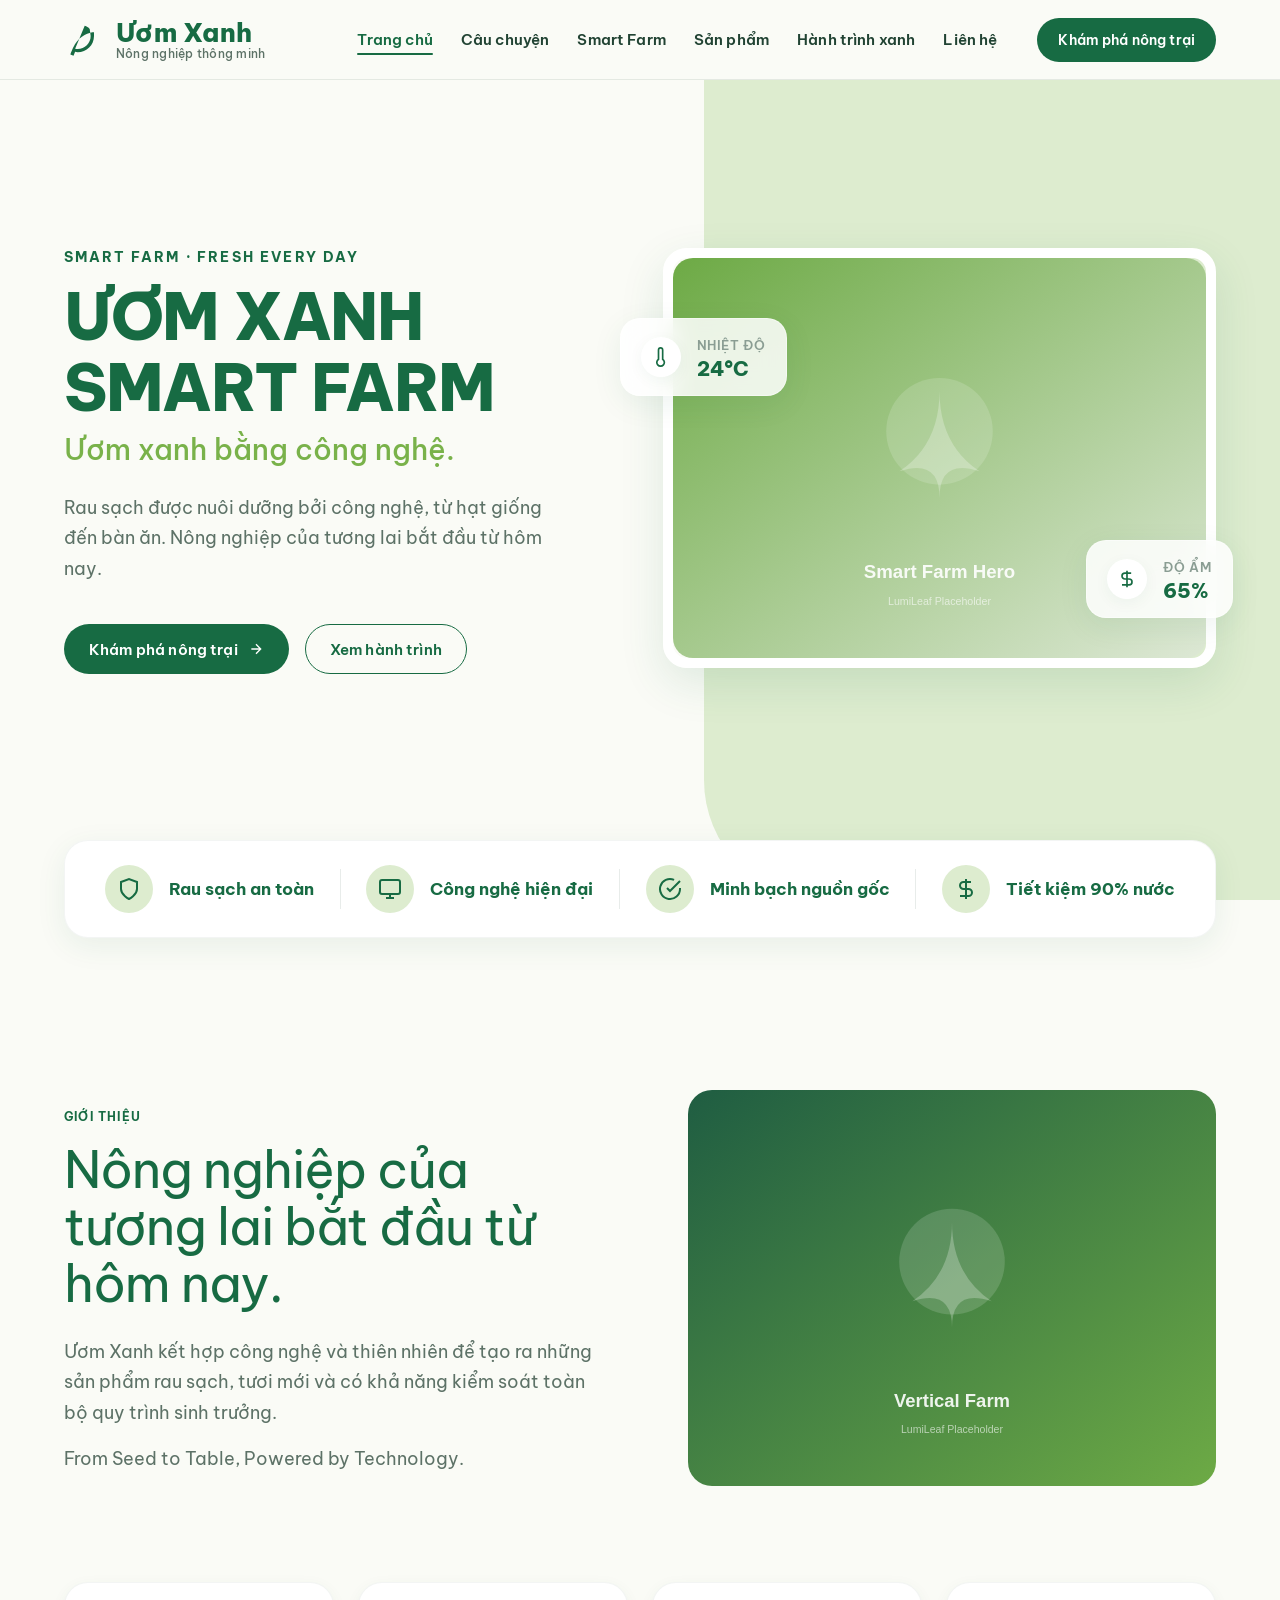
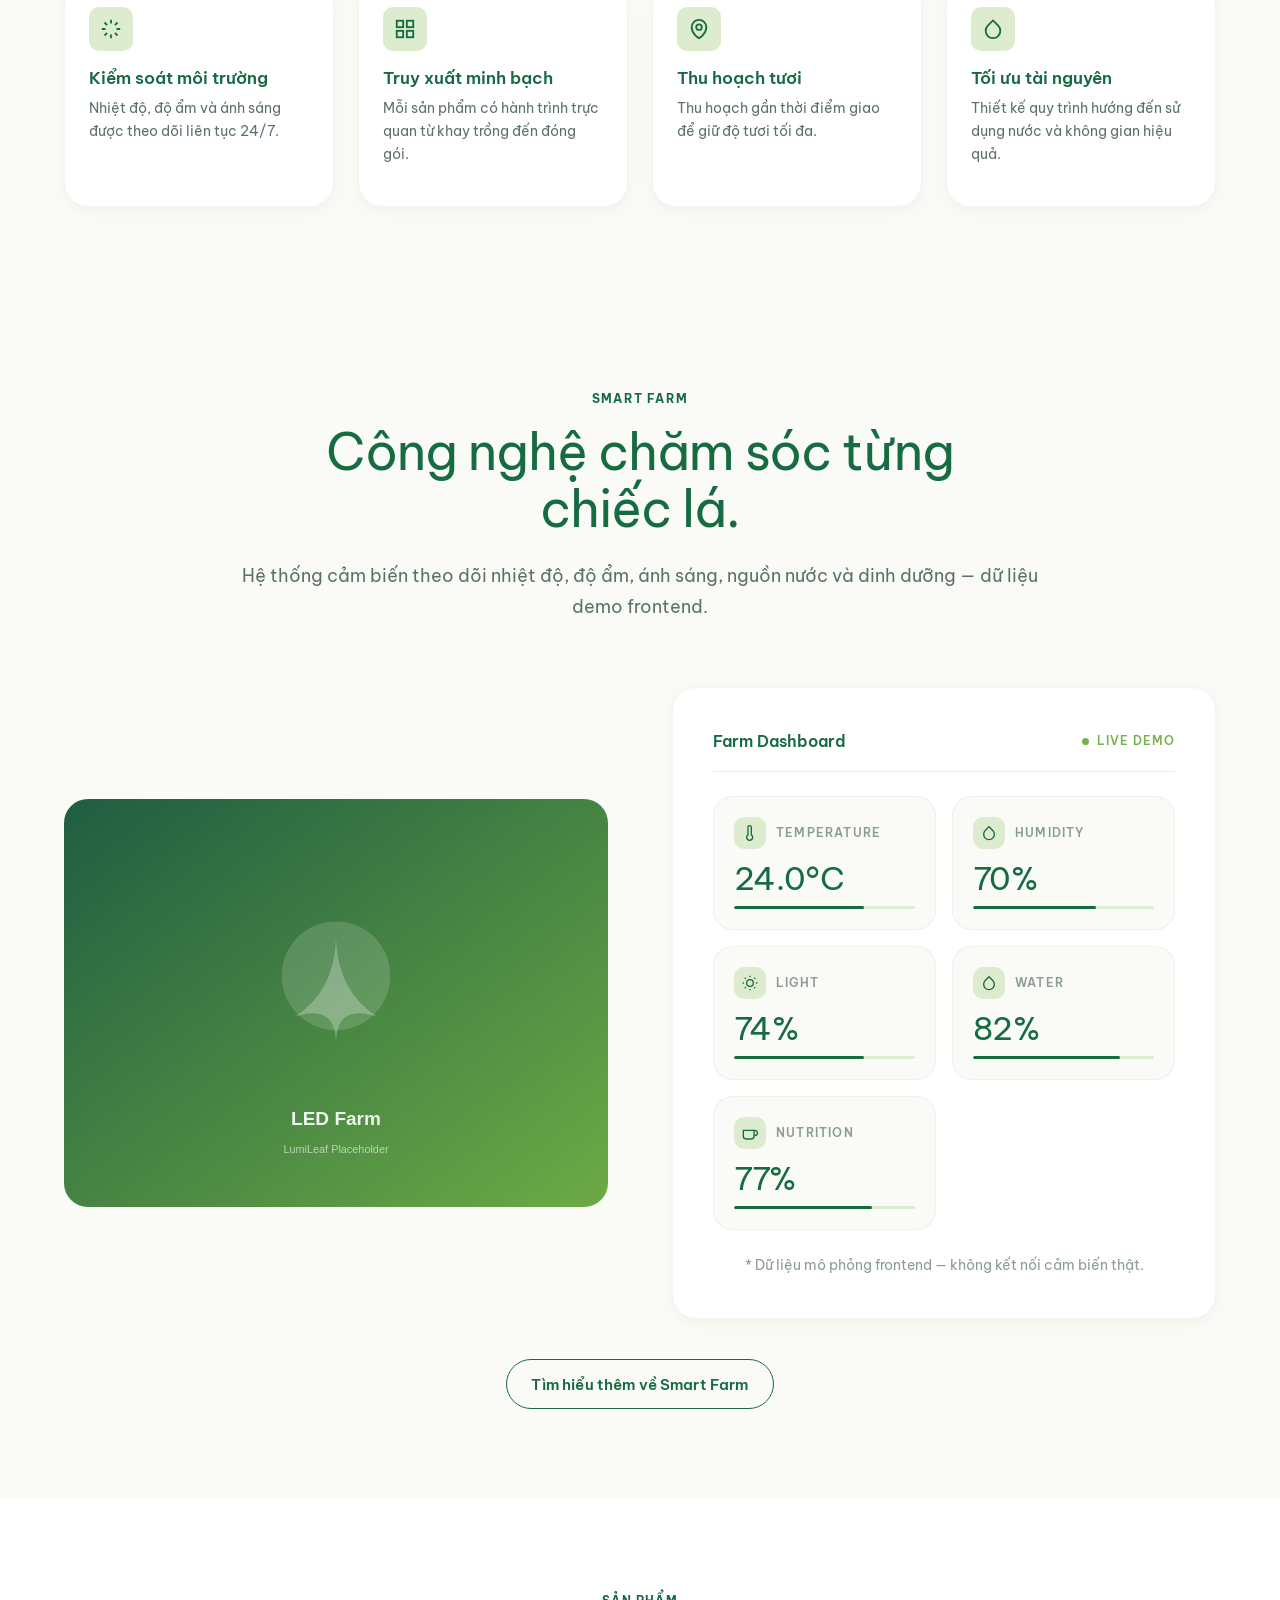
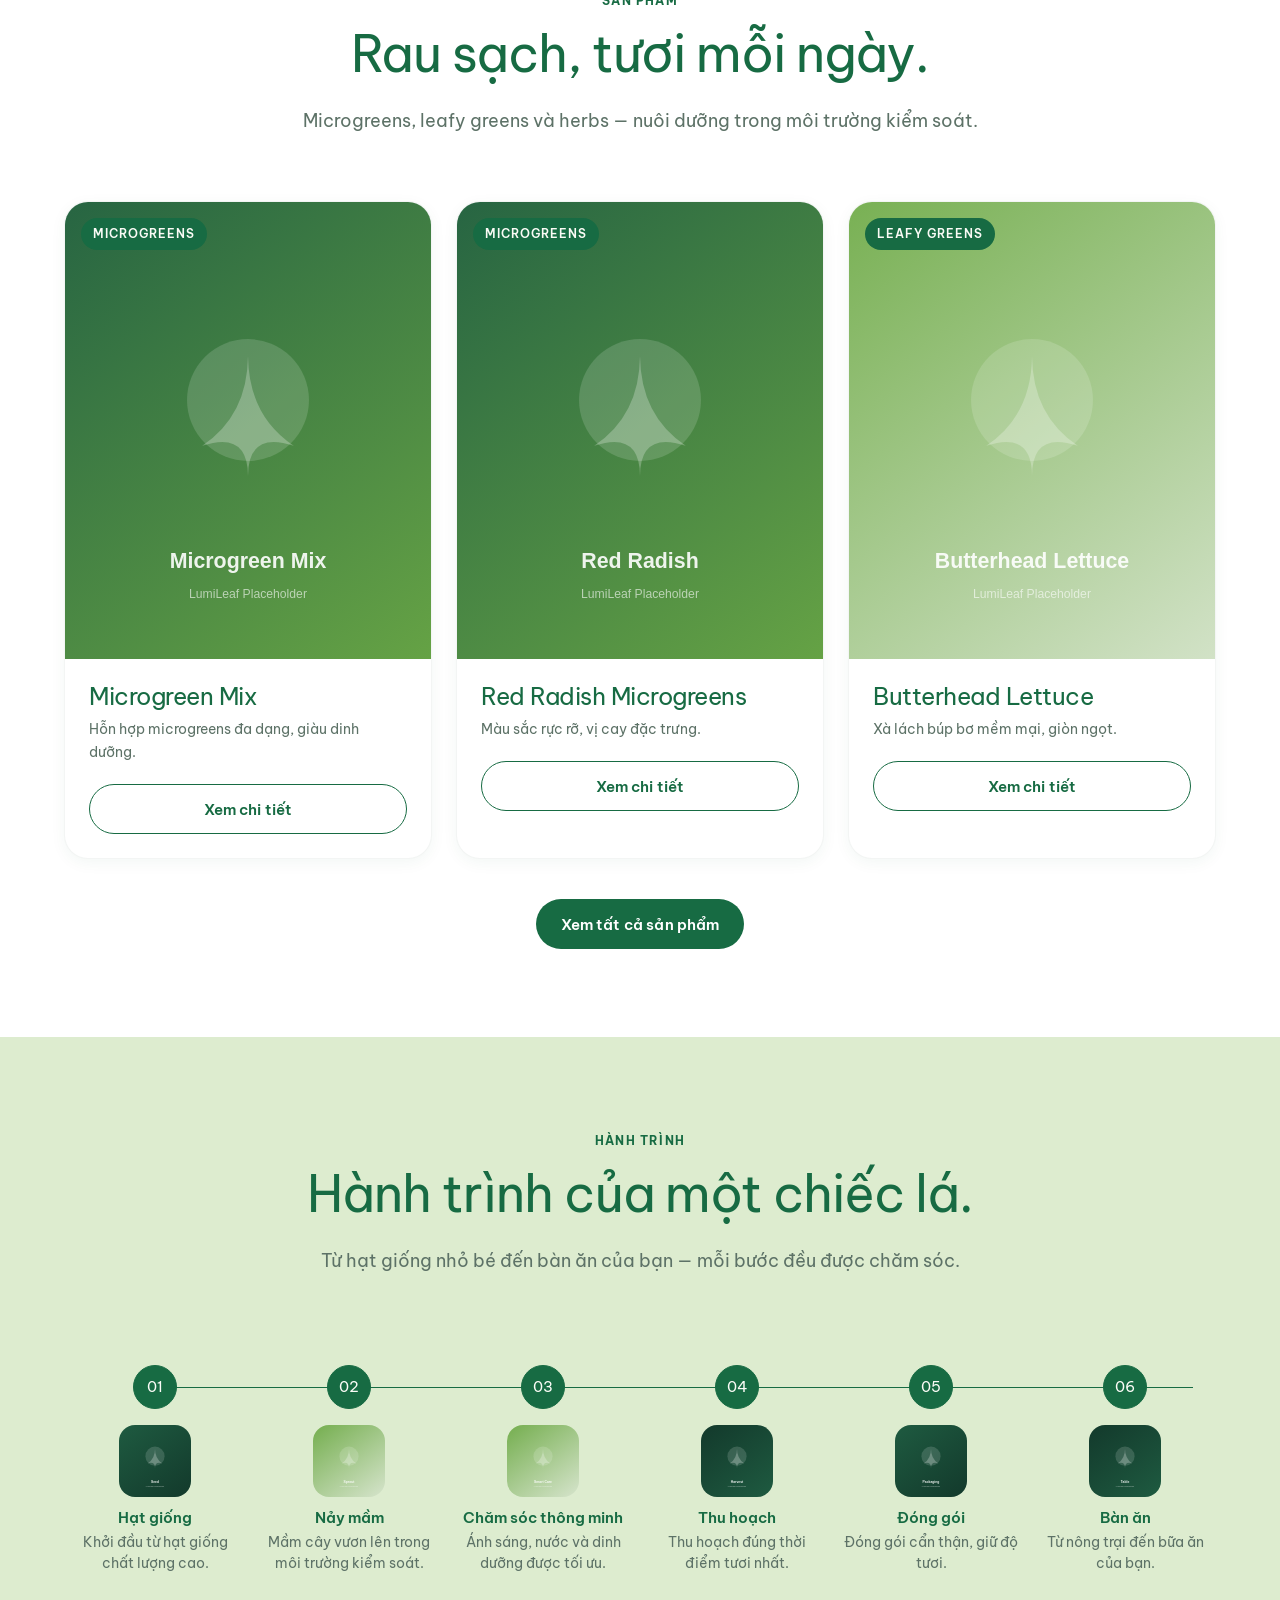
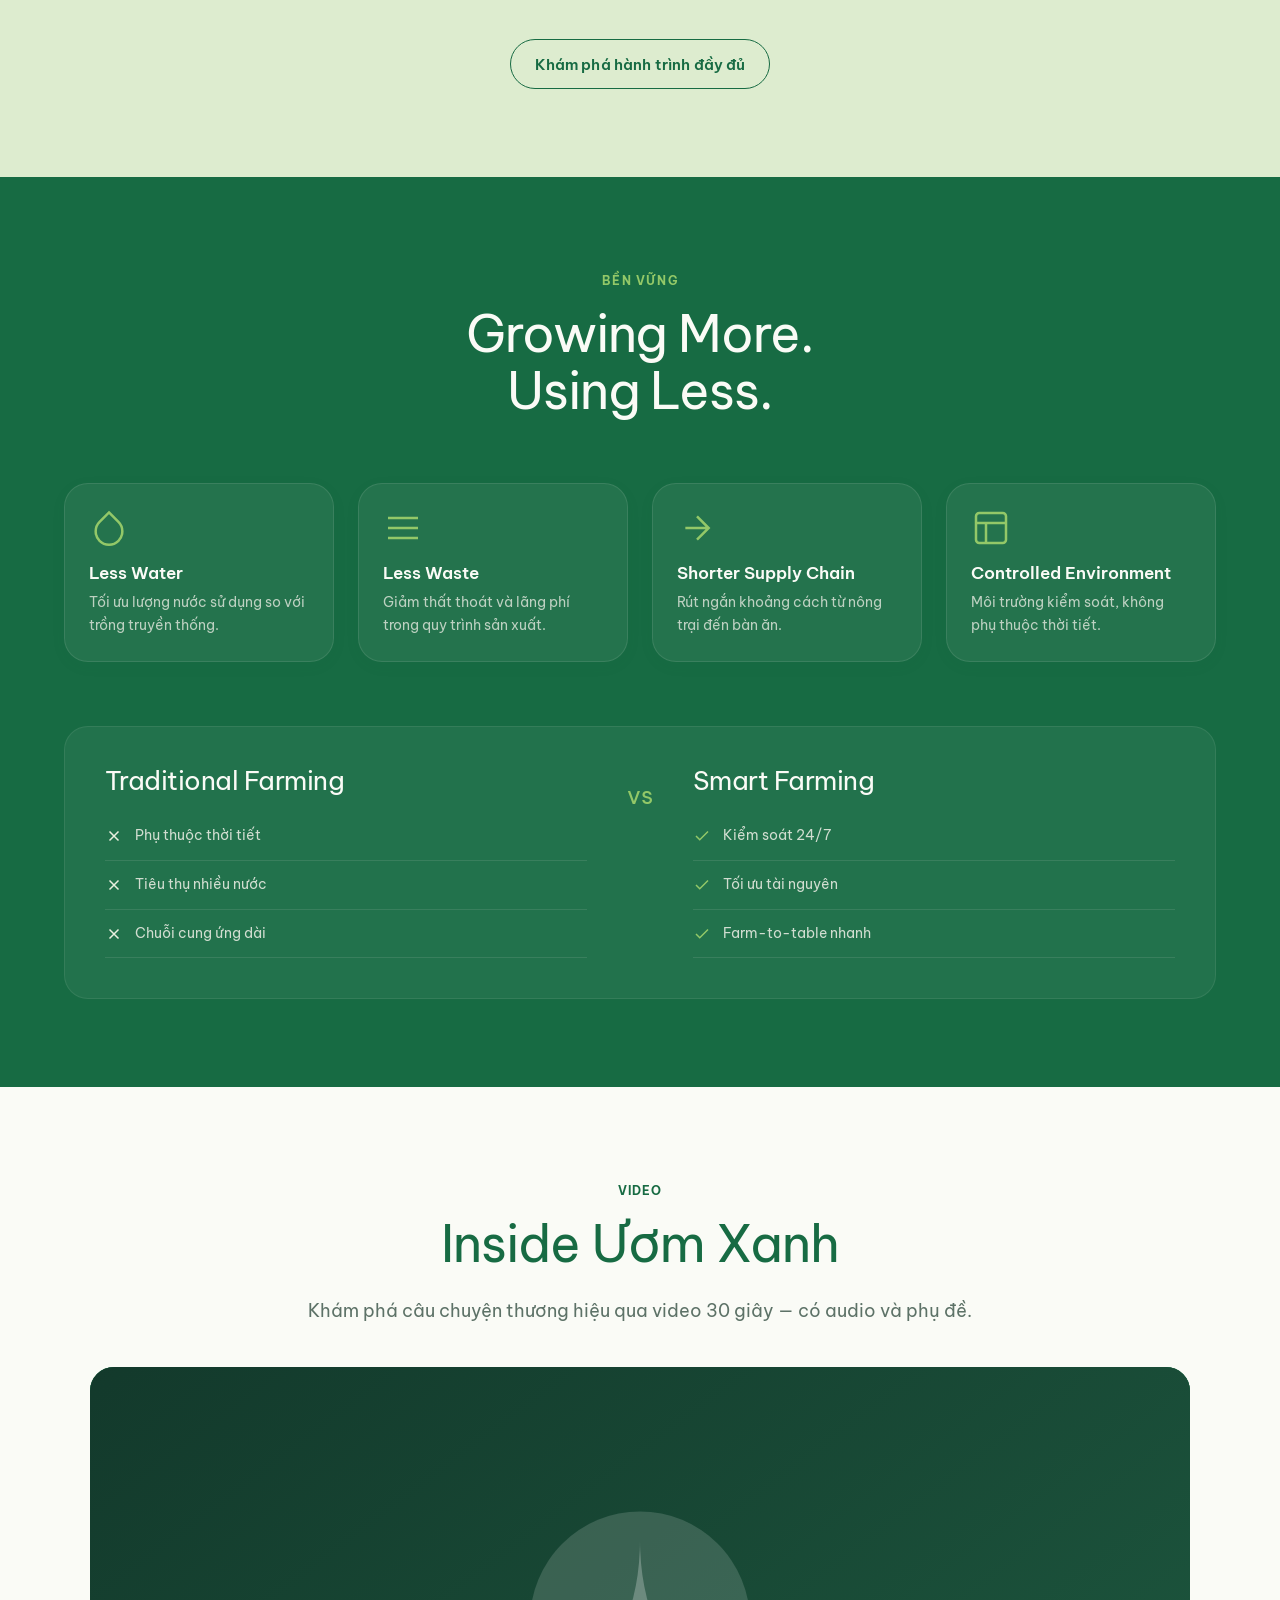
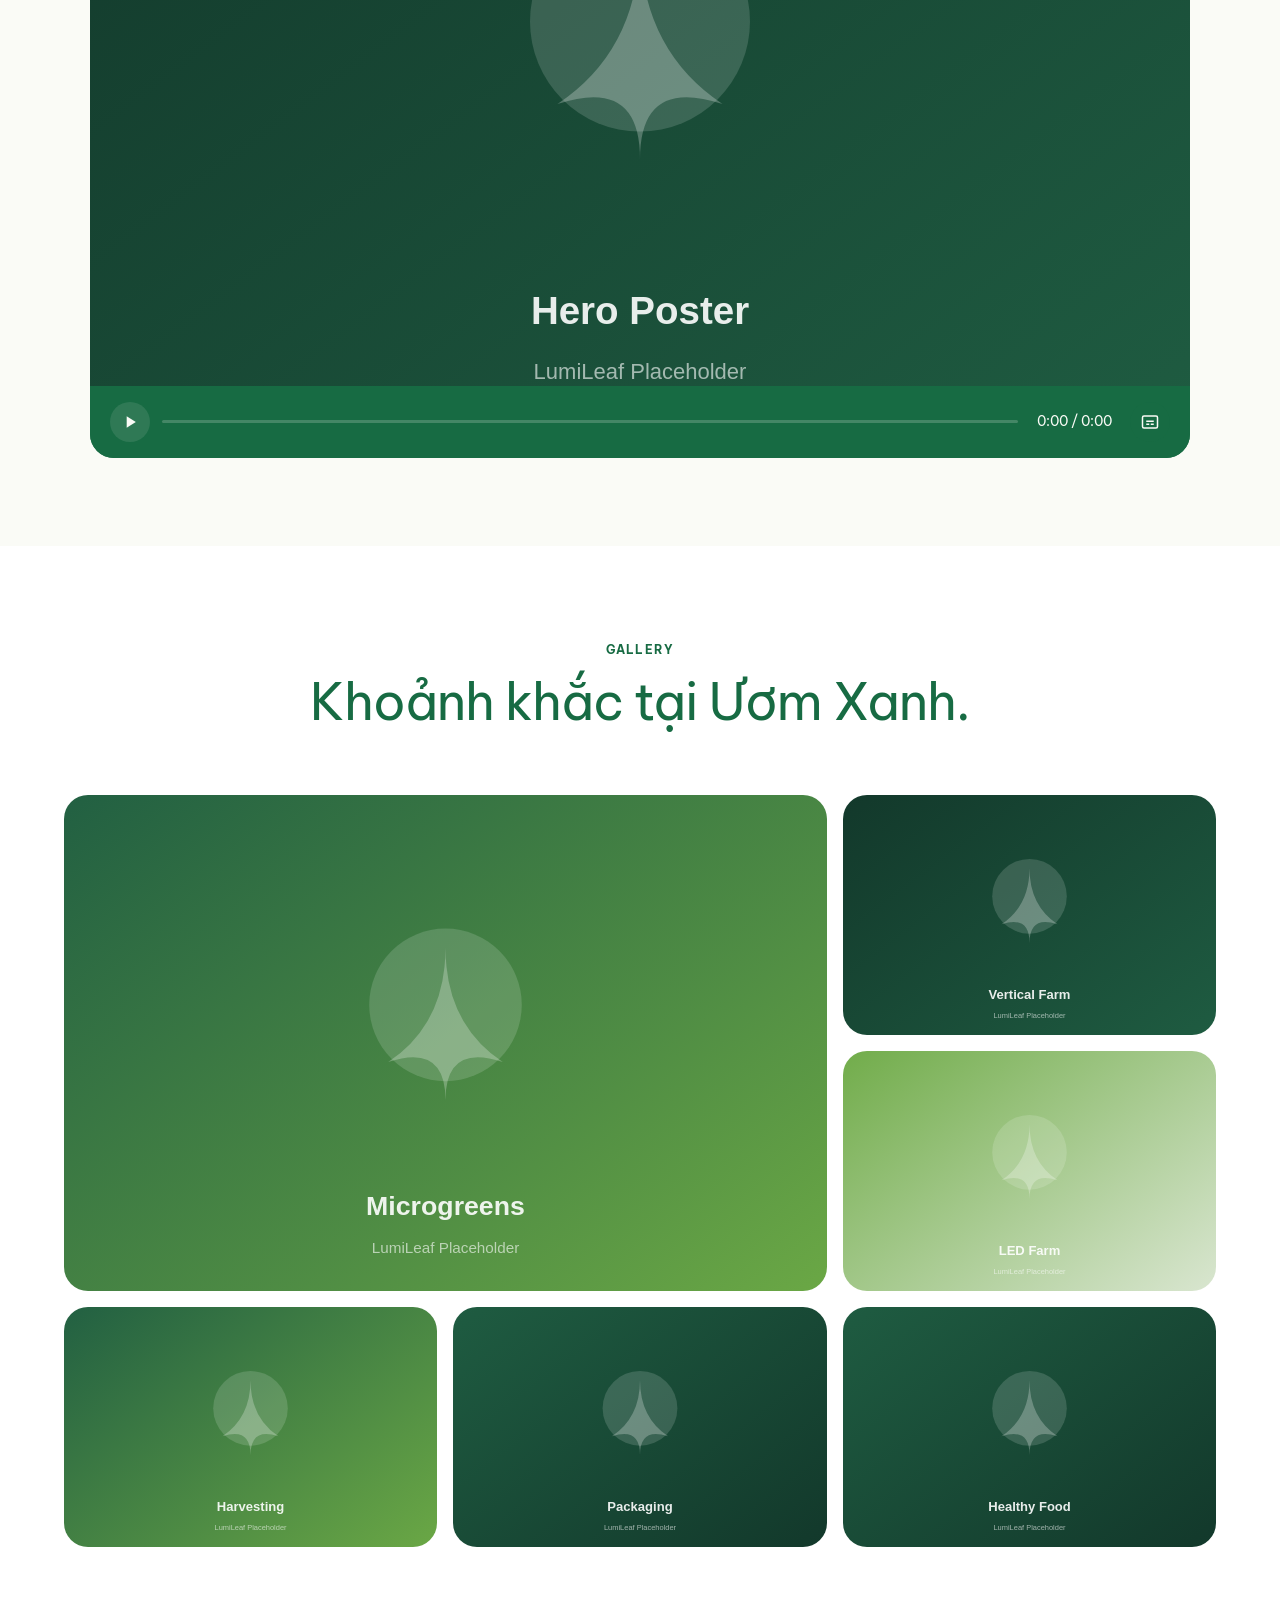
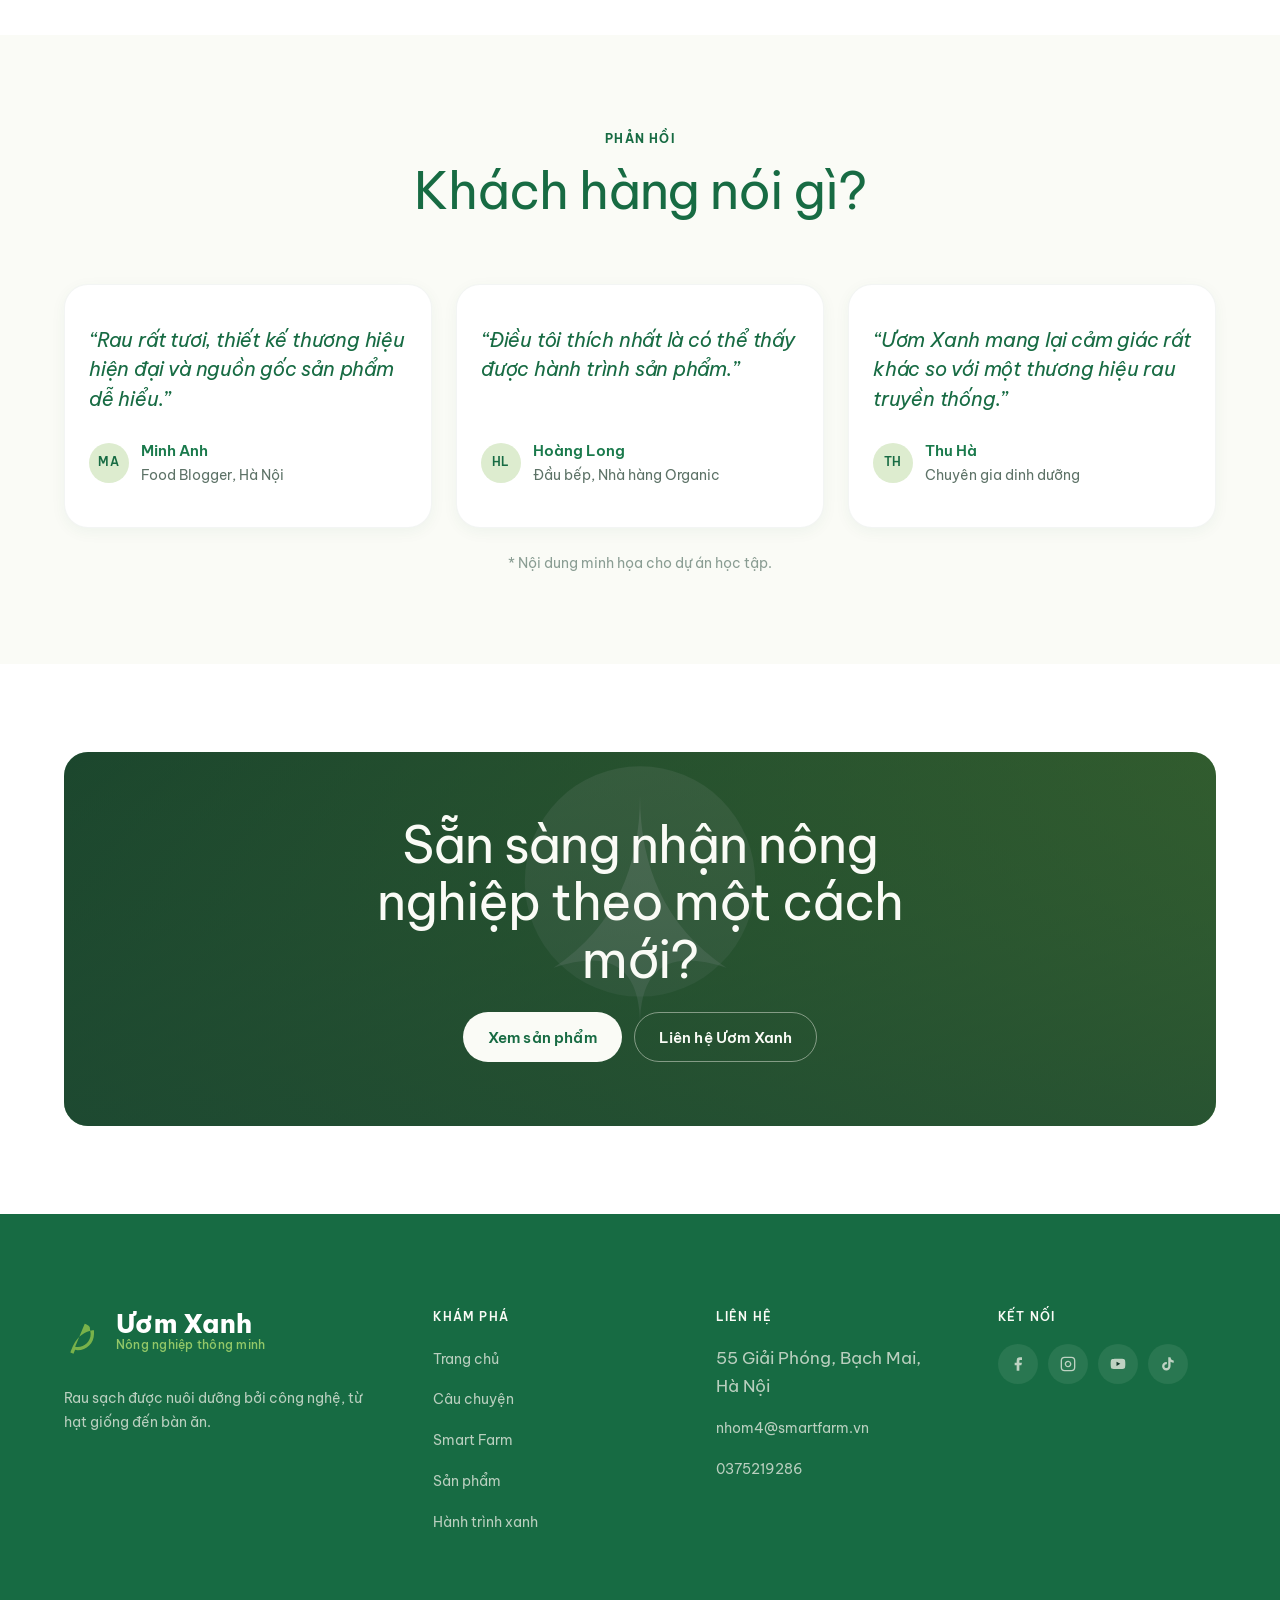
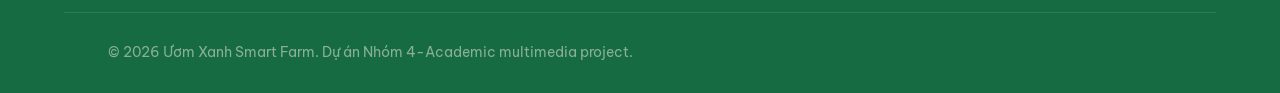
==== lumileaf-smart-farm/index.html @ d13b1b92 "Smart farm" ====
<!DOCTYPE html>
<html lang="vi">
<head>
  <meta charset="UTF-8">
  <meta name="viewport" content="width=device-width, initial-scale=1.0">
  <meta name="description" content="Ươm Xanh Smart Farm - Nông trại thông minh, rau sạch và microgreens. Ươm xanh bằng<br>công nghệ.">
  <meta property="og:title" content="Ươm Xanh Smart Farm">
  <meta property="og:description" content="Rau sạch được nuôi dưỡng bởi công nghệ, từ hạt giống đến bàn ăn.">
  <meta property="og:type" content="website">
  <meta property="og:image" content="assets/images/hero/hero-smart-farm.svg">
  <title>Trang chủ | Ươm Xanh Smart Farm</title>
  <link rel="icon" href="assets/logo/uom-xanh-logo.png" type="image/png">
  <link rel="preconnect" href="https://fonts.googleapis.com">
  <link rel="preconnect" href="https://fonts.gstatic.com" crossorigin>
  <link href="https://fonts.googleapis.com/css2?family=Be+Vietnam+Pro:ital,wght@0,400;0,500;0,600;0,700;0,800;1,400;1,500&family=Lora:ital,wght@0,400;0,500;0,600;0,700;1,400;1,500&display=swap" rel="stylesheet">
  <link rel="stylesheet" href="css/reset.css">
  <link rel="stylesheet" href="css/variables.css">
  <link rel="stylesheet" href="css/style.css">
  <link rel="stylesheet" href="css/animations.css">
  <link rel="stylesheet" href="css/responsive.css">
</head>
<body>

  <!-- HEADER -->
  <header class="header" role="banner">
    <div class="container header__inner">
      <a href="index.html" class="nav__logo" aria-label="Ươm Xanh - Trang chủ">
        <div class="brand-icon">
          <svg viewBox="0 0 24 24" fill="currentColor"><path d="M17,8C8,10 5.9,16.17 3.82,21.34L5.71,22L6.66,19.7C7.14,19.87 7.64,20 8.16,20C13.59,20 18,15.61 18,10.18V8H17ZM16,10.18C16,14.5 12.49,18 8.16,18C7.65,18 7.16,17.95 6.69,17.84L12.42,4.08C13.59,4.41 14.65,5.08 15.43,5.96L16,10.18Z" /></svg>
        </div>
        <div class="brand-logo">
          <div class="brand-logo__main">Ươm Xanh</div>
          <div class="brand-logo__sub">Nông nghiệp thông minh</div>
        </div>
      </a>
      <nav class="nav__menu" aria-label="Điều hướng chính">
        <ul class="nav__links">
          <li><a href="index.html" class="nav__link">Trang chủ</a></li>
          <li><a href="pages/about.html" class="nav__link">Câu chuyện</a></li>
          <li><a href="pages/smart-farm.html" class="nav__link">Smart Farm</a></li>
          <li><a href="pages/products.html" class="nav__link">Sản phẩm</a></li>
          <li><a href="pages/journey.html" class="nav__link">Hành trình xanh</a></li>
          <li><a href="pages/contact.html" class="nav__link">Liên hệ</a></li>
        </ul>
        <a href="pages/smart-farm.html" class="btn btn--primary nav__cta">Khám phá nông trại</a>
      </nav>
      <button class="nav__toggle" aria-label="Mở menu" aria-expanded="false">
        <span></span><span></span><span></span>
      </button>
    </div>
  </header>

  <!-- MOBILE NAV -->
  <div class="mobile-nav" aria-hidden="true">
    <div class="mobile-nav__overlay"></div>
    <nav class="mobile-nav__panel" aria-label="Menu di động">
      <a href="index.html" class="mobile-nav__link">Trang chủ</a>
      <a href="pages/about.html" class="mobile-nav__link">Câu chuyện</a>
      <a href="pages/smart-farm.html" class="mobile-nav__link">Smart Farm</a>
      <a href="pages/products.html" class="mobile-nav__link">Sản phẩm</a>
      <a href="pages/journey.html" class="mobile-nav__link">Hành trình xanh</a>
      <a href="pages/contact.html" class="mobile-nav__link">Liên hệ</a>
      <a href="pages/smart-farm.html" class="btn btn--primary mobile-nav__cta">Khám phá nông trại</a>
    </nav>
  </div>

  <main>
    <!-- HERO -->
    <section class="hero" id="home" aria-label="Giới thiệu">
      <div class="container hero__grid">
        <div class="hero__content">
          <p class="hero-animate section__eyebrow hero__eyebrow">Smart Farm · Fresh Every Day</p>
          <h1 class="hero-animate hero__brand">ƯƠM XANH SMART FARM</h1>
          <p class="hero-animate hero__slogan">Ươm xanh bằng công nghệ.</p>
          <p class="hero-animate hero__desc">Rau sạch được nuôi dưỡng bởi công nghệ, từ hạt giống đến bàn ăn. Nông nghiệp của tương lai bắt đầu từ hôm nay.</p>
          <div class="hero-animate hero__actions">
            <a href="pages/smart-farm.html" class="btn btn--primary">Khám phá nông trại <svg viewBox="0 0 24 24" fill="none" stroke="currentColor" stroke-width="2"><path d="M5 12h14M12 5l7 7-7 7"/></svg></a>
            <a href="pages/journey.html" class="btn btn--outline">Xem hành trình</a>
          </div>
        </div>
        <div class="hero__visual">
          <div class="hero__image-wrap">
            <img src="assets/images/hero/hero-smart-farm.svg" alt="Nông trại thông minh Ươm Xanh" class="hero__image">
            <div class="hero-card hero-card--temp glass-card">
              <span class="hero-card__icon"><svg viewBox="0 0 24 24" fill="none" stroke="currentColor" stroke-width="2"><path d="M14 14.76V3.5a2.5 2.5 0 0 0-5 0v11.26a4.5 4.5 0 1 0 5 0z"/></svg></span>
              <div>
                <p class="hero-card__label">Nhiệt độ</p>
                <p class="hero-card__value">24°C</p>
              </div>
            </div>
            <div class="hero-card hero-card--humid glass-card">
              <span class="hero-card__icon"><svg viewBox="0 0 24 24" fill="none" stroke="currentColor" stroke-width="2"><path d="M12 2v20M17 5H9.5a3.5 3.5 0 0 0 0 7h5a3.5 3.5 0 0 1 0 7H6"/></svg></span>
              <div>
                <p class="hero-card__label">Độ ẩm</p>
                <p class="hero-card__value">65%</p>
              </div>
            </div>
          </div>
        </div>
      </div>
      <div class="hero__bg-shape"></div>
    </section>

    <!-- FEATURE BAR -->
    <section class="feature-bar">
      <div class="container">
        <div class="feature-bar__card">
          <div class="feature-item">
            <div class="feature-item__icon"><svg viewBox="0 0 24 24" fill="none" stroke="currentColor" stroke-width="2"><path d="M12 22s8-4 8-10V5l-8-3-8 3v7c0 6 8 10 8 10z"/></svg></div>
            <p class="feature-item__text">Rau sạch an toàn</p>
          </div>
          <div class="feature-divider"></div>
          <div class="feature-item">
            <div class="feature-item__icon"><svg viewBox="0 0 24 24" fill="none" stroke="currentColor" stroke-width="2"><rect x="2" y="3" width="20" height="14" rx="2" ry="2"/><line x1="8" y1="21" x2="16" y2="21"/><line x1="12" y1="17" x2="12" y2="21"/></svg></div>
            <p class="feature-item__text">Công nghệ hiện đại</p>
          </div>
          <div class="feature-divider"></div>
          <div class="feature-item">
            <div class="feature-item__icon"><svg viewBox="0 0 24 24" fill="none" stroke="currentColor" stroke-width="2"><path d="M22 11.08V12a10 10 0 1 1-5.93-9.14"/><polyline points="22 4 12 14.01 9 11.01"/></svg></div>
            <p class="feature-item__text">Minh bạch nguồn gốc</p>
          </div>
          <div class="feature-divider"></div>
          <div class="feature-item">
            <div class="feature-item__icon"><svg viewBox="0 0 24 24" fill="none" stroke="currentColor" stroke-width="2"><path d="M12 2v20M17 5H9.5a3.5 3.5 0 0 0 0 7h5a3.5 3.5 0 0 1 0 7H6"/></svg></div>
            <p class="feature-item__text">Tiết kiệm 90% nước</p>
          </div>
        </div>
      </div>
    </section>

    <!-- INTRO -->
    <section class="section section--surface" id="intro">
      <div class="container">
        <div class="intro__grid">
          <div class="intro__text reveal">
            <span class="section__eyebrow">Giới thiệu</span>
            <h2 class="section__title">Nông nghiệp của tương lai bắt đầu từ hôm nay.</h2>
            <p class="section__desc">Ươm Xanh kết hợp công nghệ và thiên nhiên để tạo ra những sản phẩm rau sạch, tươi mới và có khả năng kiểm soát toàn bộ quy trình sinh trưởng.</p>
            <p class="section__desc">From Seed to Table, Powered by Technology.</p>
          </div>
          <div class="intro__image reveal reveal-delay-2">
            <img src="assets/images/farm/farm-vertical.svg" alt="Nông trại thông minh Ươm Xanh với hệ thống trồng rau dọc">
          </div>
        </div>
        <div class="usp-grid">
          <div class="usp-card reveal">
            <div class="usp-card__icon"><svg viewBox="0 0 24 24" fill="none" stroke="currentColor" stroke-width="2"><path d="M12 2v4M12 18v4M4.93 4.93l2.83 2.83M16.24 16.24l2.83 2.83M2 12h4M18 12h4M4.93 19.07l2.83-2.83M16.24 7.76l2.83-2.83"/></svg></div>
            <h3 class="usp-card__title">Kiểm soát môi trường</h3>
            <p class="usp-card__desc">Nhiệt độ, độ ẩm và ánh sáng được theo dõi liên tục 24/7.</p>
          </div>
          <div class="usp-card reveal reveal-delay-1">
            <div class="usp-card__icon"><svg viewBox="0 0 24 24" fill="none" stroke="currentColor" stroke-width="2"><rect x="3" y="3" width="7" height="7"/><rect x="14" y="3" width="7" height="7"/><rect x="3" y="14" width="7" height="7"/><rect x="14" y="14" width="7" height="7"/></svg></div>
            <h3 class="usp-card__title">Truy xuất minh bạch</h3>
            <p class="usp-card__desc">Mỗi sản phẩm có hành trình trực quan từ khay trồng đến đóng gói.</p>
          </div>
          <div class="usp-card reveal reveal-delay-2">
            <div class="usp-card__icon"><svg viewBox="0 0 24 24" fill="none" stroke="currentColor" stroke-width="2"><path d="M12 22s-8-4.5-8-11.8A8 8 0 0 1 12 2a8 8 0 0 1 8 8.2c0 7.3-8 11.8-8 11.8z"/><path d="M12 13a3 3 0 1 0 0-6 3 3 0 0 0 0 6z"/></svg></div>
            <h3 class="usp-card__title">Thu hoạch tươi</h3>
            <p class="usp-card__desc">Thu hoạch gần thời điểm giao để giữ độ tươi tối đa.</p>
          </div>
          <div class="usp-card reveal reveal-delay-3">
            <div class="usp-card__icon"><svg viewBox="0 0 24 24" fill="none" stroke="currentColor" stroke-width="2"><path d="M12 2.69l5.66 5.66a8 8 0 1 1-11.31 0z"/></svg></div>
            <h3 class="usp-card__title">Tối ưu tài nguyên</h3>
            <p class="usp-card__desc">Thiết kế quy trình hướng đến sử dụng nước và không gian hiệu quả.</p>
          </div>
        </div>
      </div>
    </section>

    <!-- SMART FARM -->
    <section class="section section--cream" id="smart-farm">
      <div class="container">
        <div class="section__header section__header--center reveal">
          <span class="section__eyebrow">Smart Farm</span>
          <h2 class="section__title">Công nghệ chăm sóc từng chiếc lá.</h2>
          <p class="section__desc">Hệ thống cảm biến theo dõi nhiệt độ, độ ẩm, ánh sáng, nguồn nước và dinh dưỡng — dữ liệu demo frontend.</p>
        </div>
        <div class="smart-farm__layout">
          <div class="smart-farm__visual reveal">
            <img src="assets/images/farm/farm-led.svg" alt="Hệ thống LED chiếu sáng trong nông trại thông minh Ươm Xanh">
          </div>
          <div class="dashboard reveal reveal-delay-2">
            <div class="dashboard__header">
              <span class="dashboard__title">Farm Dashboard</span>
              <span class="dashboard__status"><span class="dashboard__status-dot"></span> Live Demo</span>
            </div>
            <div class="dashboard__grid">
              <div class="metric-card">
                <div class="metric-card__header">
                  <div class="metric-card__icon"><svg viewBox="0 0 24 24" fill="none" stroke="currentColor" stroke-width="2"><path d="M14 14.76V3.5a2.5 2.5 0 0 0-5 0v11.26a4.5 4.5 0 1 0 5 0z"/></svg></div>
                  <span class="metric-card__label">Temperature</span>
                </div>
                <div class="metric-card__value" data-metric data-base="24" data-variance="0.3" data-unit="°C" data-decimals="1">24.0°C</div>
                <div class="metric-card__bar"><div class="metric-card__bar-fill" data-width="72"></div></div>
              </div>
              <div class="metric-card">
                <div class="metric-card__header">
                  <div class="metric-card__icon"><svg viewBox="0 0 24 24" fill="none" stroke="currentColor" stroke-width="2"><path d="M12 2.69l5.66 5.66a8 8 0 1 1-11.31 0z"/></svg></div>
                  <span class="metric-card__label">Humidity</span>
                </div>
                <div class="metric-card__value" data-metric data-base="68" data-variance="2" data-unit="%" data-decimals="0">68%</div>
                <div class="metric-card__bar"><div class="metric-card__bar-fill" data-width="68"></div></div>
              </div>
              <div class="metric-card">
                <div class="metric-card__header">
                  <div class="metric-card__icon"><svg viewBox="0 0 24 24" fill="none" stroke="currentColor" stroke-width="2"><circle cx="12" cy="12" r="5"/><path d="M12 1v2M12 21v2M4.22 4.22l1.42 1.42M18.36 18.36l1.42 1.42M1 12h2M21 12h2M4.22 19.78l1.42-1.42M18.36 5.64l1.42-1.42"/></svg></div>
                  <span class="metric-card__label">Light</span>
                </div>
                <div class="metric-card__value" data-metric data-base="72" data-variance="3" data-unit="%" data-decimals="0">72%</div>
                <div class="metric-card__bar"><div class="metric-card__bar-fill" data-width="72"></div></div>
              </div>
              <div class="metric-card">
                <div class="metric-card__header">
                  <div class="metric-card__icon"><svg viewBox="0 0 24 24" fill="none" stroke="currentColor" stroke-width="2"><path d="M12 2.69l5.66 5.66a8 8 0 1 1-11.31 0z"/></svg></div>
                  <span class="metric-card__label">Water</span>
                </div>
                <div class="metric-card__value" data-metric data-base="81" data-variance="2" data-unit="%" data-decimals="0">81%</div>
                <div class="metric-card__bar"><div class="metric-card__bar-fill" data-width="81"></div></div>
              </div>
              <div class="metric-card">
                <div class="metric-card__header">
                  <div class="metric-card__icon"><svg viewBox="0 0 24 24" fill="none" stroke="currentColor" stroke-width="2"><path d="M18 8h1a4 4 0 0 1 0 8h-1M2 8h16v9a4 4 0 0 1-4 4H6a4 4 0 0 1-4-4V8z"/></svg></div>
                  <span class="metric-card__label">Nutrition</span>
                </div>
                <div class="metric-card__value" data-metric data-base="76" data-variance="2" data-unit="%" data-decimals="0">76%</div>
                <div class="metric-card__bar"><div class="metric-card__bar-fill" data-width="76"></div></div>
              </div>
            </div>
            <p class="dashboard__note">* Dữ liệu mô phỏng frontend — không kết nối cảm biến thật.</p>
          </div>
        </div>
        <div class="section-cta">
          <a href="pages/smart-farm.html" class="btn btn--secondary">Tìm hiểu thêm về Smart Farm</a>
        </div>
      </div>
    </section>

    <!-- PRODUCTS PREVIEW -->
    <section class="section section--white" id="products">
      <div class="container">
        <div class="section__header section__header--center reveal">
          <span class="section__eyebrow">Sản phẩm</span>
          <h2 class="section__title">Rau sạch, tươi mỗi ngày.</h2>
          <p class="section__desc">Microgreens, leafy greens và herbs — nuôi dưỡng trong môi trường kiểm soát.</p>
        </div>
        <div class="products-grid">
          <article class="product-card reveal" data-category="microgreens">
            <div class="product-card__image">
              <img src="assets/images/products/microgreen-mix.svg" alt="Microgreen Mix - Ươm Xanh" loading="lazy">
              <span class="product-card__tag">Microgreens</span>
            </div>
            <div class="product-card__body">
              <h3 class="product-card__title">Microgreen Mix</h3>
              <p class="product-card__desc">Hỗn hợp microgreens đa dạng, giàu dinh dưỡng.</p>
              <button class="btn btn--secondary product-card__btn" data-product-id="1">Xem chi tiết</button>
            </div>
          </article>
          <article class="product-card reveal reveal-delay-1" data-category="microgreens">
            <div class="product-card__image">
              <img src="assets/images/products/microgreen-radish.svg" alt="Red Radish Microgreens - Ươm Xanh" loading="lazy">
              <span class="product-card__tag">Microgreens</span>
            </div>
            <div class="product-card__body">
              <h3 class="product-card__title">Red Radish Microgreens</h3>
              <p class="product-card__desc">Màu sắc rực rỡ, vị cay đặc trưng.</p>
              <button class="btn btn--secondary product-card__btn" data-product-id="2">Xem chi tiết</button>
            </div>
          </article>
          <article class="product-card reveal reveal-delay-2" data-category="leafy">
            <div class="product-card__image">
              <img src="assets/images/products/butterhead-lettuce.svg" alt="Butterhead Lettuce - Ươm Xanh" loading="lazy">
              <span class="product-card__tag">Leafy Greens</span>
            </div>
            <div class="product-card__body">
              <h3 class="product-card__title">Butterhead Lettuce</h3>
              <p class="product-card__desc">Xà lách búp bơ mềm mại, giòn ngọt.</p>
              <button class="btn btn--secondary product-card__btn" data-product-id="5">Xem chi tiết</button>
            </div>
          </article>
        </div>
        <div class="section-cta">
          <a href="pages/products.html" class="btn btn--primary">Xem tất cả sản phẩm</a>
        </div>
      </div>
    </section>

    <!-- JOURNEY TIMELINE -->
    <section class="section section--sage" id="journey">
      <div class="container">
        <div class="section__header section__header--center reveal">
          <span class="section__eyebrow">Hành trình</span>
          <h2 class="section__title">Hành trình của một chiếc lá.</h2>
          <p class="section__desc">Từ hạt giống nhỏ bé đến bàn ăn của bạn — mỗi bước đều được chăm sóc.</p>
        </div>
        <div class="journey-timeline">
          <div class="journey-timeline__progress"></div>
          <div class="journey-timeline__track">
            <div class="journey-step">
              <div class="journey-step__number">01</div>
              <div class="journey-step__image"><img src="assets/images/journey/seed.svg" alt="Hạt giống"></div>
              <h3 class="journey-step__title">Hạt giống</h3>
              <p class="journey-step__desc">Khởi đầu từ hạt giống chất lượng cao.</p>
            </div>
            <div class="journey-step">
              <div class="journey-step__number">02</div>
              <div class="journey-step__image"><img src="assets/images/journey/sprout.svg" alt="Nảy mầm"></div>
              <h3 class="journey-step__title">Nảy mầm</h3>
              <p class="journey-step__desc">Mầm cây vươn lên trong môi trường kiểm soát.</p>
            </div>
            <div class="journey-step">
              <div class="journey-step__number">03</div>
              <div class="journey-step__image"><img src="assets/images/journey/care.svg" alt="Chăm sóc thông minh"></div>
              <h3 class="journey-step__title">Chăm sóc thông minh</h3>
              <p class="journey-step__desc">Ánh sáng, nước và dinh dưỡng được tối ưu.</p>
            </div>
            <div class="journey-step">
              <div class="journey-step__number">04</div>
              <div class="journey-step__image"><img src="assets/images/journey/harvest.svg" alt="Thu hoạch"></div>
              <h3 class="journey-step__title">Thu hoạch</h3>
              <p class="journey-step__desc">Thu hoạch đúng thời điểm tươi nhất.</p>
            </div>
            <div class="journey-step">
              <div class="journey-step__number">05</div>
              <div class="journey-step__image"><img src="assets/images/journey/packaging.svg" alt="Đóng gói"></div>
              <h3 class="journey-step__title">Đóng gói</h3>
              <p class="journey-step__desc">Đóng gói cẩn thận, giữ độ tươi.</p>
            </div>
            <div class="journey-step">
              <div class="journey-step__number">06</div>
              <div class="journey-step__image"><img src="assets/images/journey/table.svg" alt="Bàn ăn"></div>
              <h3 class="journey-step__title">Bàn ăn</h3>
              <p class="journey-step__desc">Từ nông trại đến bữa ăn của bạn.</p>
            </div>
          </div>
        </div>
        <div class="section-cta">
          <a href="pages/journey.html" class="btn btn--secondary">Khám phá hành trình đầy đủ</a>
        </div>
      </div>
    </section>

    <!-- SUSTAINABILITY -->
    <section class="section section--dark" id="sustainability">
      <div class="container">
        <div class="section__header section__header--center reveal">
          <span class="section__eyebrow">Bền vững</span>
          <h2 class="section__title">Growing More.<br>Using Less.</h2>
        </div>
        <div class="sustain-grid reveal">
          <div class="sustain-card">
            <div class="sustain-card__icon"><svg viewBox="0 0 24 24" fill="none" stroke="currentColor" stroke-width="1.5"><path d="M12 2.69l5.66 5.66a8 8 0 1 1-11.31 0z"/></svg></div>
            <h3 class="sustain-card__title">Less Water</h3>
            <p class="sustain-card__desc">Tối ưu lượng nước sử dụng so với trồng truyền thống.</p>
          </div>
          <div class="sustain-card">
            <div class="sustain-card__icon"><svg viewBox="0 0 24 24" fill="none" stroke="currentColor" stroke-width="1.5"><path d="M3 6h18M3 12h18M3 18h18"/></svg></div>
            <h3 class="sustain-card__title">Less Waste</h3>
            <p class="sustain-card__desc">Giảm thất thoát và lãng phí trong quy trình sản xuất.</p>
          </div>
          <div class="sustain-card">
            <div class="sustain-card__icon"><svg viewBox="0 0 24 24" fill="none" stroke="currentColor" stroke-width="1.5"><path d="M5 12h14M12 5l7 7-7 7"/></svg></div>
            <h3 class="sustain-card__title">Shorter Supply Chain</h3>
            <p class="sustain-card__desc">Rút ngắn khoảng cách từ nông trại đến bàn ăn.</p>
          </div>
          <div class="sustain-card">
            <div class="sustain-card__icon"><svg viewBox="0 0 24 24" fill="none" stroke="currentColor" stroke-width="1.5"><rect x="3" y="3" width="18" height="18" rx="2"/><path d="M3 9h18M9 21V9"/></svg></div>
            <h3 class="sustain-card__title">Controlled Environment</h3>
            <p class="sustain-card__desc">Môi trường kiểm soát, không phụ thuộc thời tiết.</p>
          </div>
        </div>
        <div class="comparison reveal">
          <div class="comparison__col">
            <h4>Traditional Farming</h4>
            <div class="comparison__item comparison__item--bad"><svg viewBox="0 0 24 24" fill="none" stroke="currentColor" stroke-width="2"><path d="M18 6L6 18M6 6l12 12"/></svg> Phụ thuộc thời tiết</div>
            <div class="comparison__item comparison__item--bad"><svg viewBox="0 0 24 24" fill="none" stroke="currentColor" stroke-width="2"><path d="M18 6L6 18M6 6l12 12"/></svg> Tiêu thụ nhiều nước</div>
            <div class="comparison__item comparison__item--bad"><svg viewBox="0 0 24 24" fill="none" stroke="currentColor" stroke-width="2"><path d="M18 6L6 18M6 6l12 12"/></svg> Chuỗi cung ứng dài</div>
          </div>
          <div class="comparison__vs">vs</div>
          <div class="comparison__col">
            <h4>Smart Farming</h4>
            <div class="comparison__item comparison__item--good"><svg viewBox="0 0 24 24" fill="none" stroke="currentColor" stroke-width="2"><path d="M20 6L9 17l-5-5"/></svg> Kiểm soát 24/7</div>
            <div class="comparison__item comparison__item--good"><svg viewBox="0 0 24 24" fill="none" stroke="currentColor" stroke-width="2"><path d="M20 6L9 17l-5-5"/></svg> Tối ưu tài nguyên</div>
            <div class="comparison__item comparison__item--good"><svg viewBox="0 0 24 24" fill="none" stroke="currentColor" stroke-width="2"><path d="M20 6L9 17l-5-5"/></svg> Farm-to-table nhanh</div>
          </div>
        </div>
      </div>
    </section>

    <!-- VIDEO -->
    <section class="section section--cream video-section" id="video">
      <div class="container">
        <div class="section__header section__header--center reveal">
          <span class="section__eyebrow">Video</span>
          <h2 class="section__title">Inside Ươm Xanh</h2>
          <p class="section__desc">Khám phá câu chuyện thương hiệu qua video 30 giây — có audio và phụ đề.</p>
        </div>
        <div class="video-player-wrap reveal">
          <video id="brand-video" poster="assets/images/hero/hero-poster.svg" preload="metadata">
            <source src="assets/video/lumileaf-brand.mp4" type="video/mp4">
            <track kind="subtitles" src="assets/video/lumileaf-vi.vtt" srclang="vi" label="Tiếng Việt" default>
            Trình duyệt của bạn không hỗ trợ video HTML5.
          </video>
          <div class="video-controls">
            <button class="video-play" aria-label="Phát video"><svg viewBox="0 0 24 24" fill="currentColor" width="20" height="20"><polygon points="8,5 19,12 8,19"/></svg></button>
            <div class="video-controls__progress" role="slider" aria-label="Tiến trình video"><div class="video-controls__progress-fill"></div></div>
            <span class="video-controls__time">0:00 / 0:00</span>
            <button class="video-controls__subtitle-toggle is-active" aria-label="Bật/tắt phụ đề"><svg viewBox="0 0 24 24" fill="none" stroke="currentColor" stroke-width="2" width="18" height="18"><rect x="2" y="4" width="20" height="16" rx="2"/><path d="M7 15h4M13 15h4M7 11h10"/></svg></button>
          </div>
        </div>
      </div>
    </section>

    <!-- GALLERY -->
    <section class="section section--white" id="gallery">
      <div class="container">
        <div class="section__header section__header--center reveal">
          <span class="section__eyebrow">Gallery</span>
          <h2 class="section__title">Khoảnh khắc tại Ươm Xanh.</h2>
        </div>
        <div class="gallery-grid reveal">
          <div class="gallery-item"><img src="assets/images/gallery/gallery-1.svg" alt="Microgreens tươi tại Ươm Xanh" loading="lazy"></div>
          <div class="gallery-item"><img src="assets/images/gallery/gallery-2.svg" alt="Nông trại trồng rau theo chiều dọc" loading="lazy"></div>
          <div class="gallery-item"><img src="assets/images/gallery/gallery-3.svg" alt="Hệ thống LED farm" loading="lazy"></div>
          <div class="gallery-item"><img src="assets/images/gallery/gallery-4.svg" alt="Thu hoạch rau sạch" loading="lazy"></div>
          <div class="gallery-item"><img src="assets/images/gallery/gallery-5.svg" alt="Đóng gói sản phẩm" loading="lazy"></div>
          <div class="gallery-item"><img src="assets/images/gallery/gallery-6.svg" alt="Thực phẩm healthy từ Ươm Xanh" loading="lazy"></div>
        </div>
      </div>
    </section>

    <!-- TESTIMONIALS -->
    <section class="section section--cream" id="testimonials">
      <div class="container">
        <div class="section__header section__header--center reveal">
          <span class="section__eyebrow">Phản hồi</span>
          <h2 class="section__title">Khách hàng nói gì?</h2>
        </div>
        <div class="testimonials-grid reveal">
          <article class="testimonial-card">
            <p class="testimonial-card__quote">“Rau rất tươi, thiết kế thương hiệu hiện đại và nguồn gốc sản phẩm dễ hiểu.”</p>
            <div class="testimonial-card__meta">
              <span class="testimonial-card__avatar" aria-hidden="true">MA</span>
              <div>
                <p class="testimonial-card__author">Minh Anh</p>
                <p class="testimonial-card__role">Food Blogger, Hà Nội</p>
              </div>
            </div>
          </article>
          <article class="testimonial-card">
            <p class="testimonial-card__quote">“Điều tôi thích nhất là có thể thấy được hành trình sản phẩm.”</p>
            <div class="testimonial-card__meta">
              <span class="testimonial-card__avatar" aria-hidden="true">HL</span>
              <div>
                <p class="testimonial-card__author">Hoàng Long</p>
                <p class="testimonial-card__role">Đầu bếp, Nhà hàng Organic</p>
              </div>
            </div>
          </article>
          <article class="testimonial-card">
            <p class="testimonial-card__quote">“Ươm Xanh mang lại cảm giác rất khác so với một thương hiệu rau truyền thống.”</p>
            <div class="testimonial-card__meta">
              <span class="testimonial-card__avatar" aria-hidden="true">TH</span>
              <div>
                <p class="testimonial-card__author">Thu Hà</p>
                <p class="testimonial-card__role">Chuyên gia dinh dưỡng</p>
              </div>
            </div>
          </article>
        </div>
        <p class="testimonial-note">* Nội dung minh họa cho dự án học tập.</p>
      </div>
    </section>

    <!-- CTA -->
    <section class="section section--white">
      <div class="container">
        <div class="cta-banner reveal">
          <div class="cta-banner__bg"><img src="assets/images/products/microgreen-mix.svg" alt=""></div>
          <div class="cta-banner__overlay"></div>
          <div class="cta-banner__content">
            <h2 class="cta-banner__title">Sẵn sàng nhận nông nghiệp theo một cách mới?</h2>
            <div class="cta-banner__actions">
              <a href="pages/products.html" class="btn btn--light">Xem sản phẩm</a>
              <a href="pages/contact.html" class="btn btn--ghost">Liên hệ Ươm Xanh</a>
            </div>
          </div>
        </div>
      </div>
    </section>
  </main>

  <!-- FOOTER -->
  <footer class="footer" role="contentinfo">
    <div class="container">
      <div class="footer__grid">
        <div class="footer__brand">
          <a href="index.html" class="nav__logo" aria-label="Trang chủ" style="margin-bottom: 24px; color: var(--white);">
            <div class="brand-icon" style="color: var(--green-600);">
              <svg viewBox="0 0 24 24" fill="currentColor"><path d="M17,8C8,10 5.9,16.17 3.82,21.34L5.71,22L6.66,19.7C7.14,19.87 7.64,20 8.16,20C13.59,20 18,15.61 18,10.18V8H17ZM16,10.18C16,14.5 12.49,18 8.16,18C7.65,18 7.16,17.95 6.69,17.84L12.42,4.08C13.59,4.41 14.65,5.08 15.43,5.96L16,10.18Z" /></svg>
            </div>
            <div class="brand-logo">
              <div class="brand-logo__main" style="color: var(--white);">Ươm Xanh</div>
              <div class="brand-logo__sub" style="color: var(--green-400);">Nông nghiệp thông minh</div>
            </div>
          </a>
          <p class="footer__desc">Rau sạch được nuôi dưỡng bởi công nghệ, từ hạt giống đến bàn ăn.</p>
        </div>
        <div>
          <h4 class="footer__title">Khám phá</h4>
          <ul class="footer__links">
            <li><a href="index.html">Trang chủ</a></li>
            <li><a href="pages/about.html">Câu chuyện</a></li>
            <li><a href="pages/smart-farm.html">Smart Farm</a></li>
            <li><a href="pages/products.html">Sản phẩm</a></li>
            <li><a href="pages/journey.html">Hành trình xanh</a></li>
          </ul>
        </div>
        <div>
          <h4 class="footer__title">Liên hệ</h4>
          <ul class="footer__links">
            <li>55 Giải Phóng, Bạch Mai, Hà Nội</li>
            <li><a href="mailto:nhom4@smartfarm.vn">nhom4@smartfarm.vn</a></li>
            <li><a href="tel:0375219286">0375219286</a></li>
          </ul>
        </div>
        <div>
          <h4 class="footer__title">Kết nối</h4>
          <div class="footer__social">
            <a href="#" aria-label="Facebook"><svg viewBox="0 0 24 24" fill="currentColor"><path d="M18 2h-3a5 5 0 0 0-5 5v3H7v4h3v8h4v-8h3l1-4h-4V7a1 1 0 0 1 1-1h3z"/></svg></a>
            <a href="#" aria-label="Instagram"><svg viewBox="0 0 24 24" fill="none" stroke="currentColor" stroke-width="2"><rect x="2" y="2" width="20" height="20" rx="5"/><path d="M16 11.37A4 4 0 1 1 12.63 8 4 4 0 0 1 16 11.37z"/><line x1="17.5" y1="6.5" x2="17.51" y2="6.5"/></svg></a>
            <a href="#" aria-label="YouTube"><svg viewBox="0 0 24 24" fill="currentColor"><path d="M22.54 6.42a2.78 2.78 0 0 0-1.94-2C18.88 4 12 4 12 4s-6.88 0-8.6.46a2.78 2.78 0 0 0-1.94 2A29 29 0 0 0 1 11.75a29 29 0 0 0 .46 5.33A2.78 2.78 0 0 0 3.4 19.13C5.12 19.56 12 19.56 12 19.56s6.88 0 8.6-.46a2.78 2.78 0 0 0 1.94-2 29 29 0 0 0 .46-5.25 29 29 0 0 0-.46-5.43z"/><polygon points="9.75 15.02 15.5 11.75 9.75 8.48 9.75 15.02" fill="#12372A"/></svg></a>
            <a href="#" aria-label="TikTok"><svg viewBox="0 0 24 24" fill="currentColor"><path d="M19.59 6.69a4.83 4.83 0 0 1-3.77-4.25V2h-3.45v13.67a2.89 2.89 0 0 1-2.88 2.5 2.89 2.89 0 0 1-2.89-2.89 2.89 2.89 0 0 1 2.89-2.89c.28 0 .54.04.79.1V9.01a6.27 6.27 0 0 0-.79-.05 6.34 6.34 0 0 0-6.34 6.34 6.34 6.34 0 0 0 6.34 6.34 6.34 6.34 0 0 0 6.33-6.34V8.69a8.18 8.18 0 0 0 4.78 1.52V6.76a4.85 4.85 0 0 1-1.01-.07z"/></svg></a>
          </div>
        </div>
      </div>
      <div class="footer__bottom">
        <p>© 2026 Ươm Xanh Smart Farm. Dự án Nhóm 4-Academic multimedia project.</p>
      </div>
    </div>
  </footer>

  <!-- PRODUCT MODAL -->
  <div class="modal" id="product-modal" aria-hidden="true" role="dialog" aria-labelledby="product-modal-title">
    <div class="modal__overlay"></div>
    <div class="modal__content">
      <button class="modal__close" aria-label="Đóng"><svg viewBox="0 0 24 24" fill="none" stroke="currentColor" stroke-width="2" width="20" height="20"><path d="M18 6L6 18M6 6l12 12"/></svg></button>
      <div class="product-modal__layout">
        <div class="product-modal__image"><img src="" alt=""></div>
        <div class="product-modal__info">
          <span class="product-modal__tag"></span>
          <h2 class="product-modal__title" id="product-modal-title"></h2>
          <p class="product-modal__desc"></p>
          <div class="product-modal__details"></div>
        </div>
      </div>
    </div>
  </div>

  <script type="module" src="js/main.js"></script>
</body>
</html>
---- lumileaf-smart-farm/css/variables.css ----
/* Ươm Xanh Smart Farm - Design Tokens */

:root {
  /* New Design System Colors */
  --green-900: #176B43; /* Primary dark green */
  --green-800: #1A7A4C; /* Slight variation for hover */
  --green-700: #176B43; /* Mapping existing vars to primary */
  --green-600: #79B24A; /* Fresh green */
  --green-500: #79B24A;
  --green-400: #93C868;

  --sage-200: #DDECCF; /* Light green */
  --sage-100: #DDECCF;

  --cream-300: #EAEFDF;
  --cream-200: #F5F8F0; /* Very light green / cream */
  --cream-100: #FAFBF6;

  --surface: #FAFBF6;
  --white: #FFFFFF;

  --text-primary: #214333; /* Text dark */
  --text-secondary: #5D7267; /* Text secondary */
  --text-muted: #8A9D93;

  --border: rgba(33, 67, 51, 0.10); /* Border nhẹ */

  --color-primary: var(--green-900);
  --color-dark: var(--green-900);
  --color-accent: var(--green-600);
  --color-light-green: var(--sage-100);
  --color-cream: var(--cream-100);
  --color-background: var(--surface);
  --color-text: var(--text-primary);
  --color-white: var(--white);
  --color-muted: var(--text-secondary);
  --color-border: var(--border);

  --font-heading: "Be Vietnam Pro", Arial, sans-serif;
  --font-body: "Be Vietnam Pro", Arial, sans-serif;
  --font-accent: "Be Vietnam Pro", Arial, sans-serif; /* Unified typography */

  --fs-xs: 0.875rem;
  --fs-sm: 0.875rem;
  --fs-base: 1.0625rem;
  --fs-md: 1.125rem;
  --fs-lg: 1.25rem;
  --fs-xl: 1.5rem;
  --fs-2xl: clamp(1.5rem, 2vw, 2rem);
  --fs-3xl: clamp(2.2rem, 4vw, 3.8rem);
  --fs-4xl: clamp(2.8rem, 5vw, 5rem);
  --fs-hero: clamp(2.7rem, 7vw, 6.5rem);
  --fs-nav: 0.95rem;
  --fs-btn: 0.95rem;
  --fs-label: 0.75rem;

  --lh-heading: 1.12;
  --lh-body: 1.7;
  --lh-nav: 1.3;

  --space-xs: 8px;
  --space-sm: 16px;
  --space-md: 24px;
  --space-lg: 40px;
  --space-xl: 64px;
  --space-2xl: 96px;
  --space-3xl: 128px;
  --space-section: 96px;

  --container: 1240px;
  --container-narrow: 900px;
  --header-height: 80px; /* Slightly taller for airy feel */
  --measure: 68ch;

  --radius-sm: 10px;
  --radius-md: 16px;
  --radius-lg: 20px;
  --radius-xl: 24px;
  --radius-full: 999px;

  --shadow-sm: 0 4px 15px rgba(23, 107, 67, 0.05);
  --shadow-md: 0 8px 30px rgba(23, 107, 67, 0.08); /* Shadow nhẹ */
  --shadow-lg: 0 15px 45px rgba(23, 107, 67, 0.12);

  --ease: cubic-bezier(0.22, 1, 0.36, 1);
  --transition: 600ms var(--ease);
  --transition-fast: 320ms var(--ease);

  --z-header: 1000;
  --z-overlay: 1100;
  --z-modal: 1200;
  --z-toast: 1300;
}
---- lumileaf-smart-farm/css/style.css ----
/* Ươm Xanh Smart Farm - Main Styles */

/* ===== BASE ===== */
body {
  overflow-x: hidden;
}

body.menu-open {
  overflow: hidden;
}

.container {
  width: min(90%, var(--container));
  margin-inline: auto;
}

.container--narrow {
  width: min(90%, var(--container-narrow));
}

.section {
  padding-block: var(--space-section);
}

.section--surface { background: var(--surface); }
.section--cream { background: var(--cream-100); }
.section--sage { background: var(--sage-100); }
.section--white { background: var(--white); }

.section--dark {
  background: var(--green-900);
  color: var(--cream-100);
}

.section--dark h1,
.section--dark h2,
.section--dark h3,
.section--dark h4 {
  color: var(--cream-100);
}

.section__eyebrow {
  display: inline-block;
  font-family: var(--font-body);
  font-size: var(--fs-label);
  font-weight: 700;
  letter-spacing: 0.1em;
  text-transform: uppercase;
  color: var(--green-900);
  margin-bottom: var(--space-sm);
  line-height: 1.3;
}

.section--dark .section__eyebrow {
  color: var(--green-400);
}

.section__title {
  font-size: var(--fs-3xl);
  color: var(--green-900);
  margin-bottom: var(--space-md);
  max-width: 18ch;
}

.section__header--center .section__title {
  max-width: 20ch;
  margin-inline: auto;
}

.section--dark .section__title {
  color: var(--cream-100);
}

.section__desc {
  font-size: var(--fs-md);
  color: var(--text-secondary);
  max-width: var(--measure);
  line-height: var(--lh-body);
}

.section--dark .section__desc {
  color: rgba(248, 245, 238, 0.78);
}

.section__header {
  margin-bottom: var(--space-xl);
}

.section__header--center {
  text-align: center;
}

.section__header--center .section__desc {
  margin-inline: auto;
}

.text-center { text-align: center; }

.section-cta {
  margin-top: var(--space-lg);
  text-align: center;
}

/* ===== BUTTONS ===== */
.btn {
  display: inline-flex;
  align-items: center;
  justify-content: center;
  gap: 10px;
  height: 50px;
  padding: 0 24px;
  font-family: var(--font-body);
  font-size: var(--fs-btn);
  font-weight: 600;
  letter-spacing: 0.01em;
  line-height: 1;
  border-radius: var(--radius-full);
  border: 1px solid transparent;
  transition: background var(--transition-fast), color var(--transition-fast),
    border-color var(--transition-fast), transform var(--transition-fast);
  white-space: nowrap;
}

.btn svg {
  width: 16px;
  height: 16px;
  flex-shrink: 0;
}

.btn--primary {
  background: var(--green-700);
  color: var(--white);
}

.btn--primary:hover {
  background: var(--green-900);
  transform: translateY(-1px);
}

.btn--secondary {
  background: transparent;
  color: var(--green-700);
  border-color: var(--green-700);
}

.btn--secondary:hover {
  background: var(--green-700);
  color: var(--white);
}

.btn--ghost {
  background: transparent;
  color: var(--cream-100);
  border-color: rgba(248, 245, 238, 0.45);
}

.btn--ghost:hover {
  background: rgba(248, 245, 238, 0.1);
  border-color: var(--cream-100);
}

.btn--outline {
  background: transparent;
  color: var(--green-700);
  border-color: var(--green-700);
}

.btn--outline:hover {
  background: var(--green-700);
  color: var(--white);
}

.btn--light {
  background: var(--cream-100);
  color: var(--green-900);
}

.btn--light:hover {
  background: var(--white);
  transform: translateY(-1px);
}

.nav__cta {
  height: 44px;
  padding: 0 20px;
  font-size: 0.875rem;
}

/* ===== HEADER / NAVBAR ===== */
.header {
  position: fixed;
  top: 0;
  left: 0;
  right: 0;
  z-index: var(--z-header);
  height: var(--header-height);
  background: var(--surface);
  border-bottom: 1px solid var(--border);
  transition: box-shadow 400ms var(--ease);
}

.header.is-scrolled {
  box-shadow: var(--shadow-sm);
}

.header__inner {
  display: flex;
  align-items: center;
  justify-content: space-between;
  height: 100%;
  gap: var(--space-md);
}

.nav__logo {
  display: flex;
  align-items: center;
  gap: 12px;
  z-index: calc(var(--z-header) + 2);
  flex-shrink: 0;
  text-decoration: none;
}

.brand-icon {
  width: 40px;
  height: 40px;
  color: var(--green-900);
  display: flex;
  align-items: center;
  justify-content: center;
}

.brand-icon svg {
  width: 100%;
  height: 100%;
}

.brand-logo {
  display: flex;
  flex-direction: column;
  justify-content: center;
  line-height: 1.1;
}

.brand-logo__main {
  font-family: var(--font-heading);
  font-size: 1.6rem;
  font-weight: 800;
  letter-spacing: 0.01em;
  color: var(--green-900);
  text-transform: none;
}

.brand-logo__sub {
  font-family: var(--font-body);
  font-size: 0.75rem;
  font-weight: 500;
  letter-spacing: 0.02em;
  color: var(--text-secondary);
}

.nav__menu {
  display: flex;
  align-items: center;
  gap: var(--space-lg);
}

.nav__links {
  display: flex;
  align-items: center;
  gap: 28px;
}

.nav__link {
  font-size: var(--fs-nav);
  font-weight: 600;
  letter-spacing: 0.01em;
  line-height: var(--lh-nav);
  color: var(--text-primary);
  padding: 6px 0;
  position: relative;
  transition: color var(--transition-fast);
}

.nav__link:hover {
  color: var(--green-600);
}

.nav__link::after {
  content: '';
  position: absolute;
  bottom: 0;
  left: 0;
  width: 0;
  height: 2px;
  background: var(--green-700);
  transition: width var(--transition-fast);
  border-radius: 2px;
}

.nav__link:hover::after,
.nav__link.is-active::after {
  width: 100%;
}

.nav__link.is-active {
  color: var(--green-900);
}

.nav__toggle {
  display: none;
  flex-direction: column;
  justify-content: center;
  gap: 5px;
  width: 28px;
  height: 28px;
  padding: 0;
  z-index: calc(var(--z-header) + 2);
}

.nav__toggle span {
  display: block;
  height: 2px;
  background: var(--green-900);
  border-radius: 2px;
  transition: var(--transition-fast);
}

.nav__toggle.is-active span:nth-child(1) {
  transform: translateY(6.5px) rotate(45deg);
}

.nav__toggle.is-active span:nth-child(2) {
  opacity: 0;
}

.nav__toggle.is-active span:nth-child(3) {
  transform: translateY(-6.5px) rotate(-45deg);
}

/* Mobile Nav */
.mobile-nav {
  position: fixed;
  inset: 0;
  z-index: calc(var(--z-header) + 1);
  pointer-events: none;
  visibility: hidden;
}

.mobile-nav.is-open {
  pointer-events: auto;
  visibility: visible;
}

.mobile-nav__overlay {
  position: absolute;
  inset: 0;
  background: rgba(18, 55, 42, 0.35);
  opacity: 0;
  transition: opacity 320ms var(--ease);
}

.mobile-nav.is-open .mobile-nav__overlay {
  opacity: 1;
}

.mobile-nav__panel {
  position: absolute;
  top: 0;
  left: 0;
  right: 0;
  width: 100%;
  min-height: 100%;
  background: var(--cream-100);
  padding: calc(var(--header-height) + 32px) 8% 48px;
  display: flex;
  flex-direction: column;
  gap: 8px;
  opacity: 0;
  transform: translateY(16px);
  transition: opacity 400ms var(--ease), transform 400ms var(--ease);
}

.mobile-nav.is-open .mobile-nav__panel {
  opacity: 1;
  transform: translateY(0);
}

.mobile-nav__link {
  font-size: 1.35rem;
  font-weight: 500;
  color: var(--text-primary);
  padding: 14px 0;
  letter-spacing: 0.01em;
  border-bottom: 1px solid var(--border);
}

.mobile-nav__link.is-active {
  color: var(--green-700);
}

.mobile-nav__cta {
  margin-top: var(--space-lg);
  align-self: flex-start;
}

/* ===== HERO ===== */
.hero {
  position: relative;
  min-height: max(100svh, 800px);
  display: flex;
  align-items: center;
  overflow: hidden;
  background: var(--cream-100);
  padding-top: var(--header-height);
}

.hero__bg-shape {
  position: absolute;
  top: 0;
  right: 0;
  bottom: 0;
  width: 45%;
  background: var(--sage-200);
  border-bottom-left-radius: 120px;
  z-index: 0;
}

.hero .container {
  position: relative;
  z-index: 2;
  width: min(90%, var(--container));
}

.hero__grid {
  display: grid;
  grid-template-columns: 1fr 1.1fr;
  gap: var(--space-2xl);
  align-items: center;
  padding-block: var(--space-xl) var(--space-3xl);
}

.hero__content {
  color: var(--text-primary);
  text-align: left;
}

.hero__eyebrow {
  color: var(--green-900);
  font-weight: 700;
  font-size: 0.9rem;
  letter-spacing: 0.15em;
  margin-bottom: var(--space-sm);
  display: inline-block;
}

.hero__brand {
  font-size: clamp(2.5rem, 5vw, 4rem);
  font-weight: 800;
  letter-spacing: -0.02em;
  line-height: 1.1;
  color: var(--green-900);
  margin-bottom: var(--space-xs);
}

.hero__slogan {
  font-family: var(--font-body);
  font-size: clamp(1.4rem, 2.5vw, 1.8rem);
  font-weight: 500;
  color: var(--green-600);
  margin-bottom: var(--space-md);
  line-height: 1.3;
}

.hero__desc {
  font-size: var(--fs-md);
  color: var(--text-secondary);
  max-width: 46ch;
  margin: 0 0 var(--space-lg);
  line-height: 1.7;
}

.hero__actions {
  display: flex;
  flex-wrap: wrap;
  gap: 16px;
}

.hero__visual {
  position: relative;
}

.hero__image-wrap {
  position: relative;
  border-radius: var(--radius-xl);
  box-shadow: var(--shadow-lg);
  border: 10px solid var(--white);
}

.hero__image {
  width: 100%;
  height: auto;
  border-radius: calc(var(--radius-xl) - 4px);
  display: block;
}

.glass-card {
  position: absolute;
  background: rgba(255, 255, 255, 0.85);
  backdrop-filter: blur(12px);
  -webkit-backdrop-filter: blur(12px);
  border: 1px solid rgba(255, 255, 255, 0.4);
  border-radius: var(--radius-lg);
  padding: 16px 20px;
  display: flex;
  align-items: center;
  gap: 16px;
  box-shadow: var(--shadow-md);
  z-index: 3;
}

.hero-card__icon {
  width: 40px;
  height: 40px;
  background: var(--white);
  color: var(--green-700);
  border-radius: 50%;
  display: flex;
  align-items: center;
  justify-content: center;
  box-shadow: var(--shadow-sm);
}

.hero-card__icon svg {
  width: 20px;
  height: 20px;
}

.hero-card__label {
  font-size: 0.8rem;
  color: var(--text-muted);
  font-weight: 600;
  text-transform: uppercase;
  letter-spacing: 0.05em;
  margin-bottom: 2px;
}

.hero-card__value {
  font-size: 1.25rem;
  font-weight: 800;
  color: var(--green-900);
  line-height: 1;
}

.hero-card--temp {
  top: 15%;
  left: -10%;
  animation: float 6s ease-in-out infinite;
}

.hero-card--humid {
  bottom: 10%;
  right: -5%;
  animation: float 7s ease-in-out infinite reverse;
}

/* FEATURE BAR */
.feature-bar {
  margin-top: -60px;
  position: relative;
  z-index: 10;
  padding-bottom: var(--space-xl);
}

.feature-bar__card {
  background: var(--white);
  border-radius: var(--radius-xl);
  box-shadow: var(--shadow-md);
  border: 1px solid rgba(33, 67, 51, 0.05);
  display: flex;
  align-items: center;
  justify-content: space-between;
  padding: 24px 40px;
}

.feature-item {
  display: flex;
  align-items: center;
  gap: 16px;
}

.feature-item__icon {
  width: 48px;
  height: 48px;
  background: var(--sage-100);
  color: var(--green-700);
  border-radius: 50%;
  display: flex;
  align-items: center;
  justify-content: center;
}

.feature-item__icon svg {
  width: 24px;
  height: 24px;
}

.feature-item__text {
  font-weight: 700;
  font-size: 1.05rem;
  color: var(--green-900);
}

.feature-divider {
  width: 1px;
  height: 40px;
  background: var(--border);
}

.hero__scroll svg {
  width: 20px;
  height: 20px;
}

/* Page Hero */
.page-hero {
  position: relative;
  min-height: 40vh;
  display: flex;
  align-items: center;
  justify-content: center;
  padding: var(--space-2xl) 0;
  margin-top: var(--header-height);
  text-align: center;
}

.page-hero__bg {
  position: absolute;
  inset: 0;
  z-index: 0;
}

.page-hero__bg img {
  width: 100%;
  height: 100%;
  object-fit: cover;
}

.page-hero__overlay {
  position: absolute;
  inset: 0;
  background: rgba(23, 107, 67, 0.65);
  z-index: 1;
}

.page-hero__content {
  position: relative;
  z-index: 2;
  color: var(--cream-100);
}

.page-hero__breadcrumb {
  font-size: var(--fs-sm);
  color: rgba(248, 245, 238, 0.85);
  margin-bottom: var(--space-sm);
  letter-spacing: 0.05em;
  text-transform: uppercase;
}

.page-hero__breadcrumb a:hover {
  color: var(--white);
}

.page-hero__title {
  font-size: clamp(2.5rem, 4vw, 3.5rem);
  font-weight: 800;
  color: var(--white);
  max-width: 20ch;
  margin-inline: auto;
}

/* ===== STATS ===== */
.stats {
  background: var(--white);
  padding-block: var(--space-xl);
  border-bottom: 1px solid var(--border);
}

.stats__grid {
  display: grid;
  grid-template-columns: repeat(4, 1fr);
  gap: var(--space-md);
}

.stat-card {
  text-align: center;
  padding: var(--space-sm) var(--space-sm);
}

.stat-card__number {
  font-family: var(--font-heading);
  font-size: clamp(2.4rem, 4vw, 3.6rem);
  color: var(--green-900);
  line-height: 1.05;
  letter-spacing: -0.03em;
  margin-bottom: 8px;
}

.stat-card__number span {
  font-size: inherit;
}

.stat-card__label {
  font-size: var(--fs-sm);
  color: var(--text-secondary);
  font-weight: 500;
  letter-spacing: 0.02em;
}

/* ===== INTRO / USP ===== */
.intro__grid {
  display: grid;
  grid-template-columns: 1fr 1fr;
  gap: var(--space-2xl);
  align-items: center;
}

.intro__image {
  border-radius: var(--radius-xl);
  overflow: hidden;
}

.intro__image img {
  width: 100%;
  aspect-ratio: 4 / 3;
  object-fit: cover;
  transition: transform 400ms var(--ease);
}

.intro__image:hover img {
  transform: scale(1.03);
}

.intro__text .section__title {
  max-width: 14ch;
}

.intro__text .section__desc + .section__desc {
  margin-top: var(--space-sm);
}

.usp-grid {
  display: grid;
  grid-template-columns: repeat(4, 1fr);
  gap: var(--space-md);
  margin-top: var(--space-2xl);
}

.usp-card {
  background: var(--white);
  border-radius: var(--radius-xl);
  padding: var(--space-md) var(--space-md) var(--space-lg);
  border: 1px solid rgba(33, 67, 51, 0.05);
  box-shadow: var(--shadow-sm);
  transition: transform var(--transition-fast), box-shadow var(--transition-fast);
}

.usp-card:hover {
  transform: translateY(-4px);
  box-shadow: var(--shadow-sm);
}

.usp-card__icon {
  width: 44px;
  height: 44px;
  background: var(--sage-100);
  border-radius: var(--radius-sm);
  display: flex;
  align-items: center;
  justify-content: center;
  margin-bottom: var(--space-sm);
  color: var(--green-700);
}

.usp-card__icon svg {
  width: 22px;
  height: 22px;
}

.usp-card__title {
  font-family: var(--font-body);
  font-weight: 600;
  font-size: 1.05rem;
  letter-spacing: 0;
  line-height: 1.3;
  margin-bottom: 8px;
  color: var(--green-900);
}

.usp-card__desc {
  font-size: var(--fs-sm);
  color: var(--text-secondary);
  line-height: 1.65;
  max-width: none;
}

/* ===== SMART FARM DASHBOARD ===== */
.smart-farm__layout {
  display: grid;
  grid-template-columns: 1fr 1fr;
  gap: var(--space-xl);
  align-items: center;
}

.smart-farm__visual {
  border-radius: var(--radius-xl);
  overflow: hidden;
}

.smart-farm__visual img {
  width: 100%;
  aspect-ratio: 4 / 3;
  object-fit: cover;
}

.dashboard {
  background: var(--white);
  border-radius: var(--radius-xl);
  padding: var(--space-lg);
  border: 1px solid rgba(33, 67, 51, 0.05);
  box-shadow: var(--shadow-sm);
  max-width: 800px;
  margin-inline: auto;
}

.section--cream .dashboard {
  max-width: 800px;
}

.smart-farm__layout .dashboard {
  max-width: none;
  margin-inline: 0;
}

.dashboard__header {
  display: flex;
  align-items: center;
  justify-content: space-between;
  margin-bottom: var(--space-md);
  padding-bottom: var(--space-sm);
  border-bottom: 1px solid var(--border);
}

.dashboard__title {
  font-family: var(--font-body);
  font-weight: 600;
  font-size: 1rem;
  color: var(--green-900);
  letter-spacing: 0;
}

.dashboard__status {
  display: flex;
  align-items: center;
  gap: 8px;
  font-size: var(--fs-label);
  color: var(--green-600);
  font-weight: 600;
  letter-spacing: 0.08em;
  text-transform: uppercase;
}

.dashboard__status-dot {
  width: 7px;
  height: 7px;
  background: var(--green-600);
  border-radius: 50%;
  animation: pulse 2.4s ease infinite;
}

.dashboard__grid {
  display: grid;
  grid-template-columns: repeat(2, 1fr);
  gap: 16px;
}

.metric-card {
  background: var(--cream-100);
  border-radius: var(--radius-lg);
  padding: 20px;
  border: 1px solid rgba(33, 67, 51, 0.05);
}

.metric-card__header {
  display: flex;
  align-items: center;
  gap: 10px;
  margin-bottom: 12px;
}

.metric-card__icon {
  width: 32px;
  height: 32px;
  background: var(--sage-100);
  border-radius: var(--radius-sm);
  display: flex;
  align-items: center;
  justify-content: center;
  color: var(--green-700);
}

.metric-card__icon svg {
  width: 16px;
  height: 16px;
}

.metric-card__label {
  font-size: var(--fs-label);
  color: var(--text-muted);
  font-weight: 600;
  text-transform: uppercase;
  letter-spacing: 0.1em;
}

.metric-card__value {
  font-family: var(--font-heading);
  font-size: 2rem;
  color: var(--green-900);
  margin-bottom: 10px;
  letter-spacing: -0.02em;
  line-height: 1.1;
}

.metric-card__bar {
  height: 3px;
  background: var(--sage-200);
  border-radius: 999px;
  overflow: hidden;
}

.metric-card__bar-fill {
  height: 100%;
  background: var(--green-700);
  border-radius: 999px;
  width: 0;
  transition: width 1s var(--ease);
}

.metric-card__status {
  font-family: var(--font-heading);
  font-size: 1.75rem;
  font-weight: 400;
  color: var(--green-900);
  letter-spacing: -0.02em;
}

.dashboard__note {
  margin-top: var(--space-md);
  font-size: var(--fs-sm);
  color: var(--text-muted);
  text-align: center;
  max-width: none;
}

.radial-grid {
  display: grid;
  grid-template-columns: repeat(3, 1fr);
  gap: var(--space-md);
  margin-top: var(--space-lg);
}

.radial-item {
  text-align: center;
}

.radial-item svg {
  width: 80px;
  height: 80px;
  margin: 0 auto 8px;
}

.radial-item__label {
  font-size: var(--fs-xs);
  color: var(--text-secondary);
}

/* ===== JOURNEY TIMELINE ===== */
.journey-timeline {
  position: relative;
  padding: var(--space-md) 0;
}

.journey-timeline__track {
  display: grid;
  grid-template-columns: repeat(6, 1fr);
  gap: 12px;
  position: relative;
}

.journey-timeline__track::before {
  content: '';
  position: absolute;
  top: 22px;
  left: 8%;
  right: 8%;
  height: 1px;
  background: var(--sage-200);
  z-index: 0;
}

.journey-timeline__progress {
  position: absolute;
  top: calc(var(--space-md) + 22px);
  left: 8%;
  height: 1px;
  background: var(--green-700);
  z-index: 1;
  width: 0;
  transition: width 700ms var(--ease);
}

.journey-step {
  text-align: center;
  position: relative;
  z-index: 2;
  padding: 0 4px;
  opacity: 0.45;
  transition: opacity 500ms var(--ease);
}

.journey-step.is-active {
  opacity: 1;
}

.journey-step__number {
  width: 44px;
  height: 44px;
  background: var(--surface);
  border: 1px solid var(--border);
  border-radius: 50%;
  display: flex;
  align-items: center;
  justify-content: center;
  margin: 0 auto 16px;
  font-family: var(--font-heading);
  font-weight: 400;
  font-size: 0.95rem;
  color: var(--text-secondary);
  position: relative;
  z-index: 2;
}

.journey-step.is-active .journey-step__number {
  background: var(--green-700);
  border-color: var(--green-700);
  color: var(--cream-100);
}

.journey-step__image {
  width: 72px;
  height: 72px;
  border-radius: var(--radius-md);
  overflow: hidden;
  margin: 0 auto 12px;
}

.journey-step__image img {
  width: 100%;
  height: 100%;
  object-fit: cover;
}

.journey-step__title {
  font-family: var(--font-body);
  font-weight: 600;
  font-size: 0.95rem;
  letter-spacing: 0;
  color: var(--green-900);
  margin-bottom: 6px;
}

.journey-step__desc {
  font-size: var(--fs-sm);
  color: var(--text-secondary);
  line-height: 1.55;
  max-width: none;
}

.journey-vertical {
  position: relative;
  padding-left: 48px;
}

.journey-vertical::before {
  content: '';
  position: absolute;
  left: 15px;
  top: 8px;
  bottom: 8px;
  width: 1px;
  background: var(--sage-200);
}

.journey-vertical__item {
  position: relative;
  padding-bottom: var(--space-lg);
  opacity: 0.5;
  transition: opacity 500ms var(--ease);
}

.journey-vertical__item:last-child {
  padding-bottom: 0;
}

.journey-vertical__item.is-active {
  opacity: 1;
}

.journey-vertical__dot {
  position: absolute;
  left: -48px;
  top: 0;
  width: 32px;
  height: 32px;
  background: var(--white);
  border: 1px solid var(--border);
  border-radius: 50%;
  display: flex;
  align-items: center;
  justify-content: center;
  font-family: var(--font-heading);
  font-size: 0.7rem;
  color: var(--text-secondary);
}

.journey-vertical__item.is-active .journey-vertical__dot {
  background: var(--green-700);
  border-color: var(--green-700);
  color: var(--cream-100);
}

.journey-vertical__content {
  background: var(--white);
  border-radius: var(--radius-xl);
  padding: var(--space-md);
  border: 1px solid rgba(33, 67, 51, 0.05);
  box-shadow: var(--shadow-sm);
  display: grid;
  grid-template-columns: 140px 1fr;
  gap: var(--space-md);
  align-items: center;
}

.journey-vertical__content img {
  width: 100%;
  aspect-ratio: 1;
  object-fit: cover;
  border-radius: var(--radius-md);
}

.journey-vertical__content h3 {
  font-size: 1.6rem;
  margin-bottom: 8px;
  color: var(--green-900);
}

/* ===== PRODUCTS ===== */
.filter-bar {
  display: flex;
  flex-wrap: wrap;
  gap: 8px;
  justify-content: center;
  margin-bottom: var(--space-lg);
}

.filter-chip {
  height: 42px;
  padding: 0 20px;
  font-size: var(--fs-sm);
  font-weight: 500;
  border-radius: var(--radius-full);
  border: 1px solid transparent;
  background: var(--cream-100);
  color: var(--green-900);
  transition: background var(--transition-fast), color var(--transition-fast);
}

.filter-chip:hover {
  background: var(--sage-200);
}

.filter-chip.is-active {
  background: var(--green-700);
  color: var(--white);
}

.products-grid {
  display: grid;
  grid-template-columns: repeat(3, 1fr);
  gap: var(--space-md);
}

.product-card {
  background: var(--white);
  border-radius: var(--radius-xl);
  overflow: hidden;
  border: 1px solid rgba(33, 67, 51, 0.05);
  box-shadow: var(--shadow-sm);
  transition: transform var(--transition-fast), box-shadow var(--transition-fast);
}

.product-card:hover {
  transform: translateY(-4px);
  box-shadow: var(--shadow-sm);
}

.product-card.is-hidden {
  display: none;
}

.product-card__image {
  position: relative;
  overflow: hidden;
  aspect-ratio: 4 / 5;
}

.product-card__image img {
  width: 100%;
  height: 100%;
  object-fit: cover;
  transition: transform 400ms var(--ease);
}

.product-card:hover .product-card__image img {
  transform: scale(1.03);
}

.product-card__tag {
  position: absolute;
  top: 16px;
  left: 16px;
  background: var(--green-900);
  color: var(--cream-100);
  font-size: var(--fs-label);
  font-weight: 600;
  letter-spacing: 0.08em;
  text-transform: uppercase;
  padding: 6px 12px;
  border-radius: var(--radius-full);
}

.product-card__body {
  padding: 24px;
}

.product-card__title {
  font-family: var(--font-heading);
  font-weight: 400;
  font-size: 1.5rem;
  letter-spacing: -0.02em;
  margin-bottom: 8px;
  color: var(--green-900);
}

.product-card__desc {
  font-size: var(--fs-sm);
  color: var(--text-secondary);
  margin-bottom: 20px;
  line-height: 1.65;
  max-width: none;
}

.product-card__btn {
  width: 100%;
}

/* ===== VIDEO SECTION ===== */
.video-section .section__header {
  margin-bottom: var(--space-lg);
}

.video-player-wrap {
  position: relative;
  max-width: 1100px;
  margin-inline: auto;
  border-radius: var(--radius-xl);
  overflow: hidden;
  background: var(--green-900);
}

.video-player-wrap video {
  width: 100%;
  aspect-ratio: 16 / 9;
  display: block;
  object-fit: cover;
  background: var(--green-900);
}

.video-controls {
  display: flex;
  align-items: center;
  gap: 12px;
  padding: 16px 20px;
  background: var(--green-900);
  color: var(--cream-100);
}

.video-controls button {
  width: 40px;
  height: 40px;
  border-radius: 50%;
  background: rgba(248, 245, 238, 0.1);
  color: var(--cream-100);
  display: flex;
  align-items: center;
  justify-content: center;
  transition: background var(--transition-fast);
}

.video-controls button:hover {
  background: var(--green-700);
}

.video-controls__progress {
  flex: 1;
  height: 3px;
  background: rgba(248, 245, 238, 0.2);
  border-radius: 999px;
  cursor: pointer;
}

.video-controls__progress-fill {
  height: 100%;
  background: var(--green-400);
  border-radius: 999px;
  width: 0;
}

.video-controls__time {
  font-size: var(--fs-sm);
  min-width: 88px;
  text-align: center;
  font-variant-numeric: tabular-nums;
}

.video-controls__subtitle-toggle.is-active {
  background: var(--green-700);
}

.video-thumb {
  position: relative;
  border-radius: var(--radius-xl);
  overflow: hidden;
  cursor: pointer;
}

.video-thumb img {
  width: 100%;
  aspect-ratio: 16 / 9;
  object-fit: cover;
}

.video-thumb__overlay {
  position: absolute;
  inset: 0;
  background: rgba(18, 55, 42, 0.35);
  display: flex;
  align-items: center;
  justify-content: center;
  transition: background var(--transition-fast);
}

.video-thumb:hover .video-thumb__overlay {
  background: rgba(18, 55, 42, 0.48);
}

.video-thumb__play {
  width: 72px;
  height: 72px;
  background: var(--cream-100);
  border-radius: 50%;
  display: flex;
  align-items: center;
  justify-content: center;
  color: var(--green-700);
  transition: transform var(--transition-fast);
}

.video-thumb:hover .video-thumb__play {
  transform: scale(1.03);
}

.video-thumb__play svg {
  width: 28px;
  height: 28px;
  margin-left: 4px;
}

/* ===== SUSTAINABILITY ===== */
.sustain-grid {
  display: grid;
  grid-template-columns: repeat(4, 1fr);
  gap: var(--space-md);
}

.sustain-card {
  text-align: left;
  padding: var(--space-md);
  background: rgba(248, 245, 238, 0.06);
  border-radius: var(--radius-xl);
  border: 1px solid rgba(248, 245, 238, 0.1);
  box-shadow: var(--shadow-sm);
}

.sustain-card__icon {
  width: 40px;
  height: 40px;
  margin-bottom: 16px;
  color: var(--green-400);
}

.sustain-card__icon svg {
  width: 100%;
  height: 100%;
}

.sustain-card__title {
  font-family: var(--font-body);
  font-weight: 600;
  font-size: 1.05rem;
  letter-spacing: 0;
  margin-bottom: 8px;
  color: var(--cream-100);
}

.sustain-card__desc {
  font-size: var(--fs-sm);
  color: rgba(248, 245, 238, 0.72);
  line-height: 1.65;
  max-width: none;
}

.comparison {
  display: grid;
  grid-template-columns: 1fr auto 1fr;
  gap: var(--space-lg);
  align-items: start;
  margin-top: var(--space-xl);
  background: rgba(248, 245, 238, 0.05);
  border-radius: var(--radius-xl);
  padding: var(--space-lg);
  border: 1px solid rgba(248, 245, 238, 0.08);
}

.comparison__col h4 {
  font-size: 1.6rem;
  margin-bottom: var(--space-sm);
  color: var(--cream-100);
}

.comparison__item {
  display: flex;
  align-items: center;
  gap: 12px;
  padding: 12px 0;
  font-size: var(--fs-sm);
  border-bottom: 1px solid rgba(248, 245, 238, 0.1);
  color: rgba(248, 245, 238, 0.82);
}

.comparison__vs {
  font-family: var(--font-heading);
  font-size: 1.5rem;
  color: var(--green-400);
  padding-top: 8px;
}

.comparison__item svg {
  width: 18px;
  height: 18px;
  flex-shrink: 0;
}

.comparison__item--good svg { color: var(--green-400); }
.comparison__item--bad svg { color: var(--cream-300); }

/* ===== TESTIMONIALS ===== */
.testimonials-grid {
  display: grid;
  grid-template-columns: repeat(3, 1fr);
  gap: var(--space-md);
}

.testimonial-slider {
  position: relative;
  overflow: hidden;
}

.testimonial-track {
  display: flex;
  transition: transform 600ms var(--ease);
}

.testimonial-slide {
  min-width: 100%;
  padding: 0 8px;
}

.testimonial-card {
  background: var(--white);
  border-radius: var(--radius-xl);
  padding: var(--space-lg) var(--space-md);
  border: 1px solid rgba(33, 67, 51, 0.05);
  box-shadow: var(--shadow-sm);
  height: 100%;
  display: flex;
  flex-direction: column;
}

.testimonial-card__quote {
  font-family: var(--font-heading);
  font-size: clamp(1.2rem, 1.6vw, 1.45rem);
  font-style: italic;
  color: var(--green-900);
  line-height: 1.45;
  letter-spacing: -0.01em;
  margin-bottom: var(--space-md);
  max-width: none;
  flex: 1;
}

.testimonial-card__author {
  font-family: var(--font-body);
  font-weight: 600;
  font-size: 0.95rem;
  color: var(--green-800);
  letter-spacing: 0;
}

.testimonial-card__role {
  font-size: var(--fs-sm);
  color: var(--text-secondary);
  max-width: none;
}

.testimonial-card__meta {
  display: flex;
  align-items: center;
  gap: 12px;
}

.testimonial-card__avatar {
  width: 40px;
  height: 40px;
  border-radius: 50%;
  background: var(--sage-100);
  color: var(--green-700);
  display: flex;
  align-items: center;
  justify-content: center;
  font-size: 0.75rem;
  font-weight: 600;
  letter-spacing: 0.06em;
  flex-shrink: 0;
}

.testimonial-nav {
  display: flex;
  align-items: center;
  justify-content: center;
  gap: var(--space-sm);
  margin-top: var(--space-md);
}

.testimonial-nav button {
  width: 40px;
  height: 40px;
  border-radius: 50%;
  border: 1px solid var(--border);
  background: var(--white);
  color: var(--green-700);
  display: flex;
  align-items: center;
  justify-content: center;
  transition: background var(--transition-fast), color var(--transition-fast);
}

.testimonial-nav button:hover {
  background: var(--green-700);
  color: var(--white);
}

.testimonial-dots {
  display: flex;
  gap: 8px;
}

.testimonial-dots button {
  width: 8px;
  height: 8px;
  border-radius: 50%;
  background: var(--sage-200);
  padding: 0;
}

.testimonial-dots button.is-active {
  background: var(--green-700);
}

.testimonial-note {
  text-align: center;
  font-size: var(--fs-sm);
  color: var(--text-muted);
  margin-top: var(--space-md);
  max-width: none;
}

/* ===== GALLERY ===== */
.gallery-grid {
  display: grid;
  grid-template-columns: repeat(3, 1fr);
  grid-auto-rows: 240px;
  gap: 16px;
}

.gallery-item {
  border-radius: var(--radius-xl);
  overflow: hidden;
  position: relative;
  cursor: pointer;
}

.gallery-item img {
  width: 100%;
  height: 100%;
  object-fit: cover;
  transition: transform 400ms var(--ease);
}

.gallery-item:hover img {
  transform: scale(1.03);
}

.gallery-item:nth-child(1) {
  grid-column: span 2;
  grid-row: span 2;
}

/* ===== ABOUT ===== */
.about-grid {
  display: grid;
  grid-template-columns: 1fr 1fr;
  gap: var(--space-2xl);
  align-items: center;
}

.values-grid {
  display: grid;
  grid-template-columns: repeat(4, 1fr);
  gap: var(--space-md);
  margin-top: var(--space-xl);
}

.value-card {
  background: var(--white);
  border-radius: var(--radius-xl);
  padding: var(--space-md);
  border: 1px solid rgba(33, 67, 51, 0.05);
  box-shadow: var(--shadow-sm);
}

.value-card__icon {
  width: 40px;
  height: 40px;
  color: var(--green-700);
  margin-bottom: 16px;
}

.value-card__icon svg {
  width: 28px;
  height: 28px;
}

.value-card__title {
  font-family: var(--font-body);
  font-weight: 600;
  font-size: 1.05rem;
  letter-spacing: 0;
  color: var(--green-900);
  margin-bottom: 8px;
}

.value-card__desc {
  font-size: var(--fs-sm);
  color: var(--text-secondary);
  max-width: none;
}

.mvv-grid {
  display: grid;
  grid-template-columns: repeat(3, 1fr);
  gap: var(--space-md);
}

.mvv-card {
  background: var(--white);
  border-radius: var(--radius-xl);
  padding: var(--space-lg) var(--space-md);
  border: 1px solid rgba(33, 67, 51, 0.05);
  box-shadow: var(--shadow-sm);
}

.mvv-card h3 {
  font-size: 1.75rem;
  color: var(--green-900);
  margin-bottom: 12px;
}

.mvv-card p {
  color: var(--text-secondary);
  line-height: 1.7;
}

/* ===== CONTACT ===== */
.contact-layout {
  display: grid;
  grid-template-columns: 1fr 1.15fr;
  gap: var(--space-2xl);
}

.contact-info__item {
  display: flex;
  gap: 16px;
  margin-top: var(--space-md);
}

.contact-info__item strong {
  display: block;
  font-weight: 600;
  font-size: 0.95rem;
  margin-bottom: 4px;
  color: var(--green-900);
}

.contact-info__icon {
  width: 44px;
  height: 44px;
  background: var(--sage-100);
  border-radius: var(--radius-sm);
  display: flex;
  align-items: center;
  justify-content: center;
  color: var(--green-700);
  flex-shrink: 0;
}

.contact-form {
  background: var(--white);
  border-radius: var(--radius-xl);
  padding: var(--space-lg);
  border: 1px solid rgba(33, 67, 51, 0.05);
  box-shadow: var(--shadow-md);
}

.form-group {
  margin-bottom: 20px;
}

.form-group label {
  display: block;
  font-size: var(--fs-sm);
  font-weight: 500;
  margin-bottom: 8px;
  color: var(--green-900);
}

.form-group input,
.form-group textarea,
.form-group select {
  width: 100%;
  height: 52px;
  padding: 0 16px;
  border: 1px solid rgba(33, 67, 51, 0.15);
  border-radius: var(--radius-md);
  background: var(--white);
  transition: border-color var(--transition-fast), box-shadow var(--transition-fast);
}

.form-group textarea {
  height: auto;
  min-height: 160px;
  padding: 14px 16px;
  resize: vertical;
}

.form-group input:focus,
.form-group textarea:focus,
.form-group select:focus {
  border-color: var(--green-600);
  box-shadow: 0 0 0 3px rgba(31, 93, 66, 0.12);
  outline: none;
}

.form-group.is-error input,
.form-group.is-error textarea,
.form-group.is-error select {
  border-color: var(--green-800);
}

.form-group__error {
  font-size: var(--fs-sm);
  color: var(--green-800);
  margin-top: 6px;
  display: none;
}

.form-group.is-error .form-group__error {
  display: block;
}

.form-checkbox {
  display: flex;
  align-items: flex-start;
  gap: 10px;
  font-size: var(--fs-sm);
  color: var(--text-secondary);
}

.form-checkbox input {
  width: auto;
  height: auto;
  margin-top: 4px;
  accent-color: var(--green-700);
}

/* ===== CTA BANNER ===== */
.cta-banner {
  position: relative;
  border-radius: var(--radius-xl);
  overflow: hidden;
  min-height: 280px;
  display: flex;
  align-items: center;
  justify-content: center;
  text-align: center;
}

.cta-banner__bg {
  position: absolute;
  inset: 0;
}

.cta-banner__bg img {
  width: 100%;
  height: 100%;
  object-fit: cover;
}

.cta-banner__overlay {
  position: absolute;
  inset: 0;
  background: linear-gradient(
    to bottom,
    rgba(10, 30, 20, 0.45),
    rgba(18, 55, 42, 0.72)
  );
}

.cta-banner__content {
  position: relative;
  z-index: 1;
  color: var(--cream-100);
  padding: var(--space-xl) var(--space-md);
}

.cta-banner__title {
  font-size: clamp(2rem, 4vw, 3.2rem);
  color: var(--cream-100);
  margin-bottom: var(--space-md);
  max-width: 16ch;
  margin-inline: auto;
}

.cta-banner__actions {
  display: flex;
  gap: 12px;
  justify-content: center;
  flex-wrap: wrap;
}

/* ===== FOOTER ===== */
.footer {
  background: var(--green-900);
  color: rgba(248, 245, 238, 0.72);
  padding-top: var(--space-2xl);
}

.footer__grid {
  display: grid;
  grid-template-columns: 1.4fr 1fr 1fr 1fr;
  gap: var(--space-xl);
  padding-bottom: var(--space-xl);
  border-bottom: 1px solid rgba(248, 245, 238, 0.1);
}

.footer__brand .brand-logo {
  margin-bottom: 12px;
  align-items: flex-start;
}

.footer__brand .brand-logo__main,
.footer__brand .brand-logo__sub {
  color: var(--cream-100);
}

.footer__logo-wrap {
  display: inline-block;
  background: var(--white);
  padding: 12px 16px;
  border-radius: var(--radius-md);
  margin-bottom: 16px;
  transition: transform var(--transition-fast);
}

.footer__logo-wrap:hover {
  transform: translateY(-2px);
}

.footer__logo {
  height: 52px;
  width: auto;
  object-fit: contain;
  display: block;
}

.footer__brand-name {
  font-family: var(--font-body);
  font-weight: 600;
  font-size: 0.95rem;
  letter-spacing: 0.08em;
  color: var(--cream-100);
  margin-bottom: 6px;
}

.footer__slogan {
  font-family: var(--font-accent);
  font-style: italic;
  font-size: 1.05rem;
  color: var(--sage-200);
  margin-bottom: 12px;
  letter-spacing: -0.01em;
}

.footer__desc {
  font-size: var(--fs-sm);
  line-height: 1.7;
}

.footer__title {
  font-family: var(--font-body);
  font-weight: 600;
  color: var(--cream-100);
  margin-bottom: 20px;
  font-size: var(--fs-label);
  text-transform: uppercase;
  letter-spacing: 0.1em;
}

.footer__links li {
  margin-bottom: 12px;
}

.footer__links a {
  font-size: var(--fs-sm);
  transition: color var(--transition-fast);
}

.footer__links a:hover {
  color: var(--cream-100);
}

.footer__social {
  display: flex;
  gap: 10px;
  margin-top: 4px;
}

.footer__social a {
  width: 40px;
  height: 40px;
  border-radius: 50%;
  background: rgba(248, 245, 238, 0.08);
  display: flex;
  align-items: center;
  justify-content: center;
  transition: background var(--transition-fast);
}

.footer__social a:hover {
  background: var(--green-700);
  color: var(--cream-100);
}

.footer__social svg {
  width: 16px;
  height: 16px;
}

.footer__bottom {
  padding: 28px 0;
  text-align: center;
  font-size: var(--fs-sm);
  color: rgba(248, 245, 238, 0.5);
}

/* ===== MODAL ===== */
.modal {
  position: fixed;
  inset: 0;
  z-index: var(--z-modal);
  display: flex;
  align-items: center;
  justify-content: center;
  padding: var(--space-sm);
  visibility: hidden;
  pointer-events: none;
}

.modal.is-open {
  visibility: visible;
  pointer-events: auto;
}

.modal__overlay {
  position: absolute;
  inset: 0;
  background: rgba(18, 55, 42, 0.48);
  opacity: 0;
}

.modal__content {
  position: relative;
  background: var(--white);
  border-radius: var(--radius-xl);
  max-width: 900px;
  width: 100%;
  max-height: 90vh;
  overflow-y: auto;
  opacity: 0;
  transform: scale(0.98);
}

.modal__content--video {
  max-width: 900px;
  background: var(--green-900);
  padding: 0;
  overflow: hidden;
}

.modal__close {
  position: absolute;
  top: 16px;
  right: 16px;
  width: 40px;
  height: 40px;
  border-radius: 50%;
  background: var(--cream-100);
  color: var(--green-900);
  display: flex;
  align-items: center;
  justify-content: center;
  z-index: 2;
}

.modal__close:hover {
  background: var(--green-700);
  color: var(--white);
}

.modal__content--video .modal__close {
  background: rgba(0, 0, 0, 0.4);
  color: var(--cream-100);
}

.product-modal__layout {
  display: grid;
  grid-template-columns: 1fr 1fr;
}

.product-modal__image img {
  width: 100%;
  height: 100%;
  object-fit: cover;
  min-height: 380px;
}

.product-modal__info {
  padding: var(--space-lg);
}

.product-modal__tag {
  display: inline-block;
  background: var(--sage-100);
  color: var(--green-800);
  font-size: var(--fs-label);
  font-weight: 600;
  letter-spacing: 0.08em;
  text-transform: uppercase;
  padding: 6px 12px;
  border-radius: var(--radius-full);
  margin-bottom: 12px;
}

.product-modal__title {
  font-size: 2rem;
  color: var(--green-900);
  margin-bottom: 12px;
}

.product-modal__desc {
  color: var(--text-secondary);
  line-height: 1.7;
  margin-bottom: 20px;
}

.product-modal__details {
  display: grid;
  gap: 12px;
}

.product-modal__detail {
  display: flex;
  gap: 12px;
  font-size: var(--fs-sm);
}

.product-modal__detail strong {
  color: var(--green-900);
  min-width: 96px;
}

.product-modal__detail span {
  color: var(--text-secondary);
}

/* ===== TOAST ===== */
.toast {
  position: fixed;
  bottom: 24px;
  right: 24px;
  z-index: var(--z-toast);
  background: var(--green-900);
  color: var(--cream-100);
  padding: 16px 20px;
  border-radius: var(--radius-md);
  display: flex;
  align-items: center;
  gap: 12px;
  max-width: 400px;
  opacity: 0;
  transform: translateY(12px);
  pointer-events: none;
  transition: opacity 400ms var(--ease), transform 400ms var(--ease);
}

.toast.is-visible {
  opacity: 1;
  transform: translateY(0);
  pointer-events: auto;
}

.toast svg {
  width: 20px;
  height: 20px;
  color: var(--green-400);
  flex-shrink: 0;
}

/* ===== SMART FARM PAGE ===== */
.farm-steps {
  display: grid;
  gap: 12px;
}

.farm-step {
  display: grid;
  grid-template-columns: auto 1fr;
  gap: 20px;
  padding: 20px 24px;
  background: var(--white);
  border-radius: var(--radius-lg);
  border: 1px solid var(--border);
  cursor: pointer;
  transition: border-color var(--transition-fast);
}

.farm-step:hover,
.farm-step.is-active {
  border-color: var(--green-600);
}

.farm-step__num {
  font-family: var(--font-heading);
  font-size: 1.5rem;
  color: var(--green-500);
  letter-spacing: -0.02em;
}

.farm-step.is-active .farm-step__num {
  color: var(--green-700);
}

.farm-step__title {
  font-family: var(--font-body);
  font-weight: 600;
  font-size: 1.05rem;
  letter-spacing: 0;
  margin-bottom: 6px;
  color: var(--green-900);
}

.farm-step__desc {
  font-size: var(--fs-sm);
  color: var(--text-secondary);
  line-height: 1.65;
  max-width: none;
}

.farm-preview {
  border-radius: var(--radius-xl);
  overflow: hidden;
  position: sticky;
  top: calc(var(--header-height) + 24px);
}

.farm-preview img {
  width: 100%;
  aspect-ratio: 4 / 3;
  object-fit: cover;
  transition: opacity 320ms var(--ease);
}

/* ===== UTILITIES ===== */
.sr-only {
  position: absolute;
  width: 1px;
  height: 1px;
  padding: 0;
  margin: -1px;
  overflow: hidden;
  clip: rect(0, 0, 0, 0);
  white-space: nowrap;
  border: 0;
}

.demo-badge {
  display: inline-block;
  font-family: var(--font-body);
  font-size: var(--fs-label);
  background: var(--sage-100);
  color: var(--green-800);
  padding: 4px 10px;
  border-radius: var(--radius-full);
  font-weight: 600;
  letter-spacing: 0.06em;
  margin-left: 8px;
  vertical-align: middle;
}

/* ===== LIGHTBOX ===== */
.lightbox {
  position: fixed;
  inset: 0;
  z-index: var(--z-modal);
  display: flex;
  align-items: center;
  justify-content: center;
  padding: var(--space-sm);
  visibility: hidden;
  pointer-events: none;
}

.lightbox.is-open {
  visibility: visible;
  pointer-events: auto;
}

.lightbox__overlay {
  position: absolute;
  inset: 0;
  background: rgba(18, 55, 42, 0.82);
  opacity: 0;
}

.lightbox__content {
  position: relative;
  max-width: 900px;
  width: 100%;
  z-index: 1;
  opacity: 0;
}

.lightbox__content img {
  width: 100%;
  max-height: 75vh;
  object-fit: contain;
  border-radius: var(--radius-xl);
}

.lightbox__caption {
  text-align: center;
  color: var(--cream-100);
  margin-top: 12px;
  font-size: var(--fs-sm);
  max-width: none;
}

.lightbox__close {
  position: absolute;
  top: -48px;
  right: 0;
  width: 40px;
  height: 40px;
  border-radius: 50%;
  background: rgba(248, 245, 238, 0.12);
  color: var(--cream-100);
  display: flex;
  align-items: center;
  justify-content: center;
}
---- lumileaf-smart-farm/css/animations.css ----
/* Ươm Xanh Smart Farm - Animations */

.reveal {
  opacity: 0;
  transform: translateY(20px);
  transition: opacity 600ms var(--ease), transform 600ms var(--ease);
}

.reveal.is-visible {
  opacity: 1;
  transform: translateY(0);
}

.reveal-delay-1 { transition-delay: 80ms; }
.reveal-delay-2 { transition-delay: 160ms; }
.reveal-delay-3 { transition-delay: 240ms; }
.reveal-delay-4 { transition-delay: 320ms; }

.hero-animate {
  opacity: 0;
  transform: translateY(16px);
  animation: heroFadeUp 700ms var(--ease) forwards;
}

.hero-animate:nth-child(1) { animation-delay: 80ms; }
.hero-animate:nth-child(2) { animation-delay: 180ms; }
.hero-animate:nth-child(3) { animation-delay: 280ms; }
.hero-animate:nth-child(4) { animation-delay: 380ms; }
.hero-animate:nth-child(5) { animation-delay: 480ms; }

@keyframes heroFadeUp {
  to {
    opacity: 1;
    transform: translateY(0);
  }
}

@keyframes pulse {
  0%, 100% { opacity: 1; }
  50% { opacity: 0.35; }
}

@keyframes modalFadeIn {
  from { opacity: 0; }
  to { opacity: 1; }
}

@keyframes modalScaleIn {
  from {
    opacity: 0;
    transform: scale(0.98);
  }
  to {
    opacity: 1;
    transform: scale(1);
  }
}

.modal.is-open .modal__overlay,
.lightbox.is-open .lightbox__overlay {
  animation: modalFadeIn 320ms var(--ease) forwards;
}

.modal.is-open .modal__content,
.lightbox.is-open .lightbox__content {
  animation: modalScaleIn 400ms var(--ease) forwards;
}

@media (prefers-reduced-motion: reduce) {
  .reveal,
  .hero-animate {
    opacity: 1;
    transform: none;
    animation: none;
    transition: none;
  }

  .dashboard__status-dot {
    animation: none;
  }
}
---- lumileaf-smart-farm/css/responsive.css ----
/* Ươm Xanh Smart Farm - Responsive Styles */

@media (max-width: 1280px) {
  :root {
    --space-section: 88px;
  }
}

@media (max-width: 1024px) {
  :root {
    --space-section: 80px;
    --fs-hero: clamp(2.8rem, 6vw, 4.5rem);
  }

  .hero__grid {
    gap: var(--space-lg);
  }

  .nav__links,
  .nav__cta {
    display: none;
  }

  .nav__toggle {
    display: flex;
  }

  .stats__grid {
    grid-template-columns: repeat(2, 1fr);
    gap: var(--space-md);
  }

  .intro__grid,
  .smart-farm__layout,
  .about-grid,
  .contact-layout {
    grid-template-columns: 1fr;
    gap: var(--space-lg);
  }

  .usp-grid,
  .sustain-grid,
  .values-grid,
  .testimonials-grid {
    grid-template-columns: repeat(2, 1fr);
  }

  .products-grid {
    grid-template-columns: repeat(2, 1fr);
  }

  .mvv-grid {
    grid-template-columns: 1fr;
  }

  .footer__grid {
    grid-template-columns: repeat(2, 1fr);
    gap: var(--space-lg);
  }

  .comparison {
    grid-template-columns: 1fr;
    text-align: left;
  }

  .comparison__vs {
    padding: 8px 0;
  }

  .journey-timeline__track {
    grid-template-columns: 1fr;
    gap: 16px;
  }

  .journey-timeline__track::before,
  .journey-timeline__progress {
    display: none;
  }

  .journey-step {
    display: grid;
    grid-template-columns: 44px 1fr;
    text-align: left;
    gap: 16px;
    align-items: center;
    opacity: 1;
    background: var(--white);
    padding: 16px 20px;
    border-radius: var(--radius-lg);
    border: 1px solid var(--border);
  }

  .journey-step__number {
    margin: 0;
  }

  .journey-step__image {
    display: none;
  }

  .hero {
    min-height: 100svh;
  }

  .product-modal__layout {
    grid-template-columns: 1fr;
  }

  .product-modal__image img {
    min-height: 280px;
    max-height: 320px;
  }

  .gallery-grid {
    grid-template-columns: repeat(2, 1fr);
    grid-auto-rows: 200px;
  }

  .gallery-item:nth-child(1) {
    grid-column: span 2;
    grid-row: span 1;
  }

  .farm-preview {
    position: static;
  }

  .hero {
    min-height: 100svh;
    align-items: flex-end;
  }
}

@media (max-width: 768px) {
  :root {
    --header-height: 68px;
    --space-section: 64px;
    --fs-base: 1rem;
    --fs-3xl: clamp(2rem, 7vw, 2.6rem);
    --fs-4xl: clamp(2.2rem, 8vw, 3rem);
    --fs-hero: clamp(2.7rem, 10vw, 3.5rem);
  }

  .stats {
    padding-block: var(--space-lg);
  }

  .stats__grid {
    gap: var(--space-sm);
  }

  .stat-card__number {
    font-size: 2.4rem;
  }

  .usp-grid,
  .sustain-grid,
  .values-grid,
  .testimonials-grid,
  .products-grid {
    grid-template-columns: 1fr;
    gap: 16px;
  }

  .dashboard__grid {
    grid-template-columns: 1fr;
  }

  .radial-grid {
    grid-template-columns: repeat(3, 1fr);
    gap: 8px;
  }

  .footer__grid {
    grid-template-columns: 1fr;
    gap: var(--space-lg);
  }

  .hero__grid {
    grid-template-columns: 1fr;
    text-align: center;
    gap: var(--space-md);
  }

  .hero__main-logo {
    max-width: 240px;
    margin-bottom: var(--space-sm);
  }

  .hero__content {
    padding-bottom: 88px;
    max-width: 100%;
  }

  .hero__actions {
    flex-direction: column;
    align-items: stretch;
  }

  .hero__actions .btn {
    width: 100%;
  }

  .journey-step {
    grid-template-columns: 44px 1fr;
  }

  .journey-step__image {
    display: none;
  }

  .journey-step__title,
  .journey-step__desc {
    grid-column: 2;
  }

  .journey-vertical__content {
    grid-template-columns: 1fr;
  }

  .gallery-grid {
    grid-template-columns: 1fr;
    grid-auto-rows: 220px;
  }

  .gallery-item:nth-child(1) {
    grid-column: span 1;
  }

  .toast {
    left: 16px;
    right: 16px;
    bottom: 16px;
    max-width: none;
  }

  .filter-bar {
    justify-content: flex-start;
    overflow-x: auto;
    flex-wrap: nowrap;
    padding-bottom: 4px;
    -webkit-overflow-scrolling: touch;
  }

  .filter-chip {
    flex-shrink: 0;
  }

  .page-hero {
    min-height: 38vh;
    padding-bottom: var(--space-lg);
  }

  .cta-banner__actions {
    flex-direction: column;
    align-items: stretch;
  }

  .cta-banner__actions .btn {
    width: 100%;
  }

  .section__title {
    max-width: none;
  }

  .brand-logo__main {
    font-size: 1.25rem;
  }
  .brand-logo__sub {
    font-size: 0.6rem;
  }
}

@media (max-width: 480px) {
  .stats__grid {
    grid-template-columns: 1fr 1fr;
  }

  .hero__brand {
    letter-spacing: -0.02em;
  }

  .dashboard {
    padding: 20px;
  }

  .contact-form {
    padding: 24px 20px;
  }
}

@media (max-width: 375px) {
  .stats__grid {
    grid-template-columns: 1fr;
  }
}
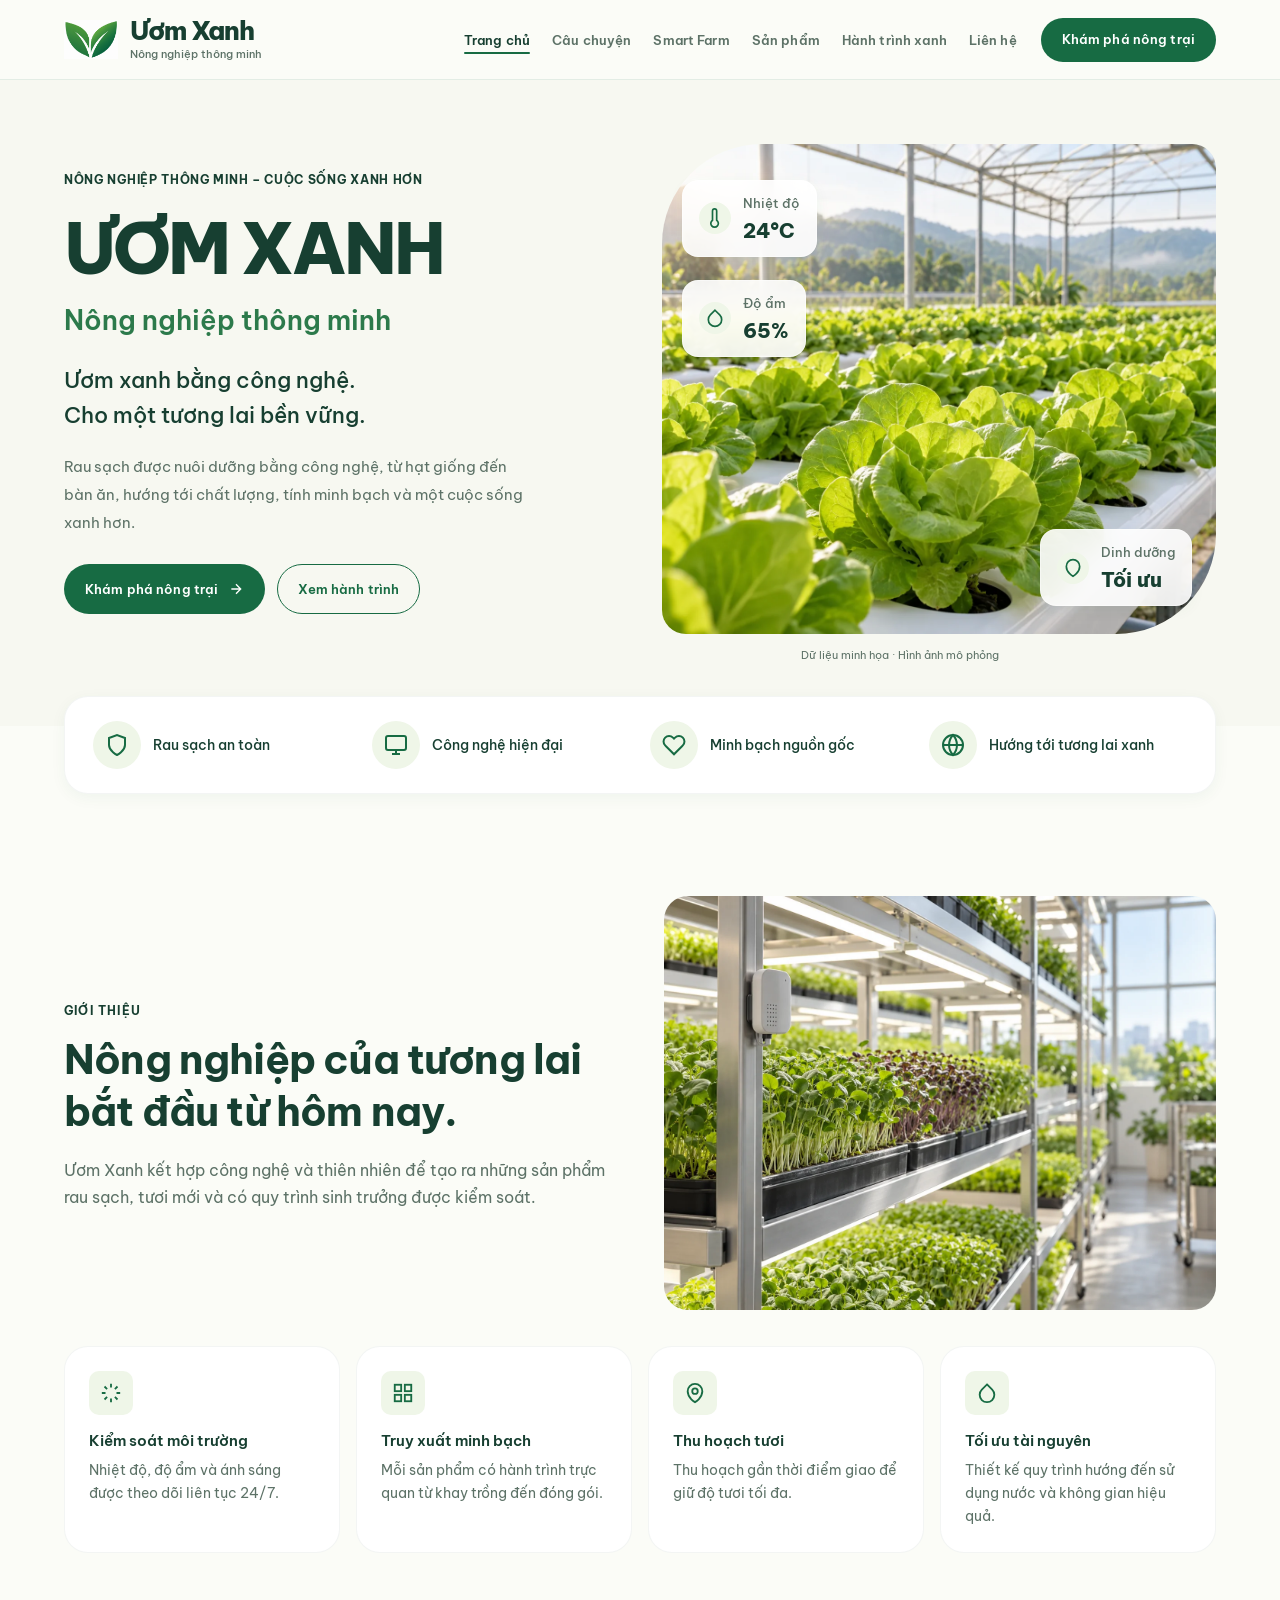
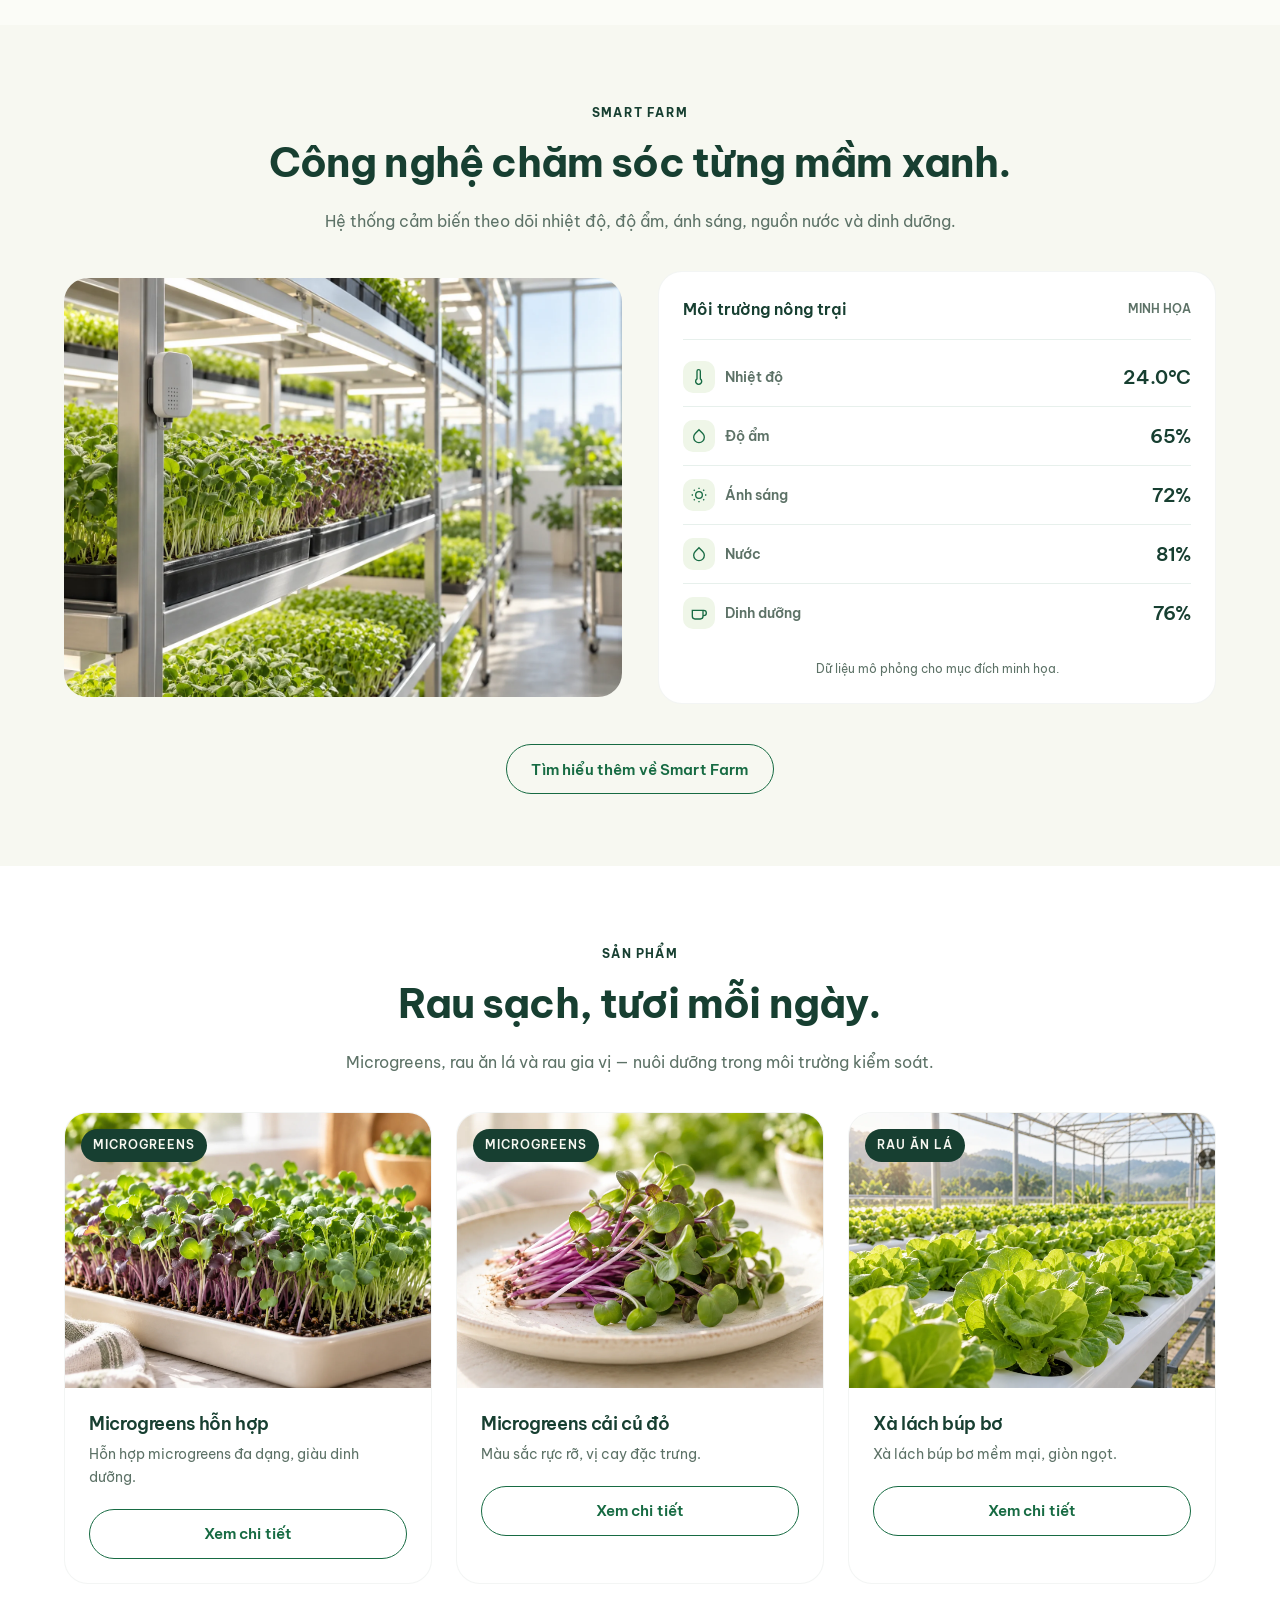
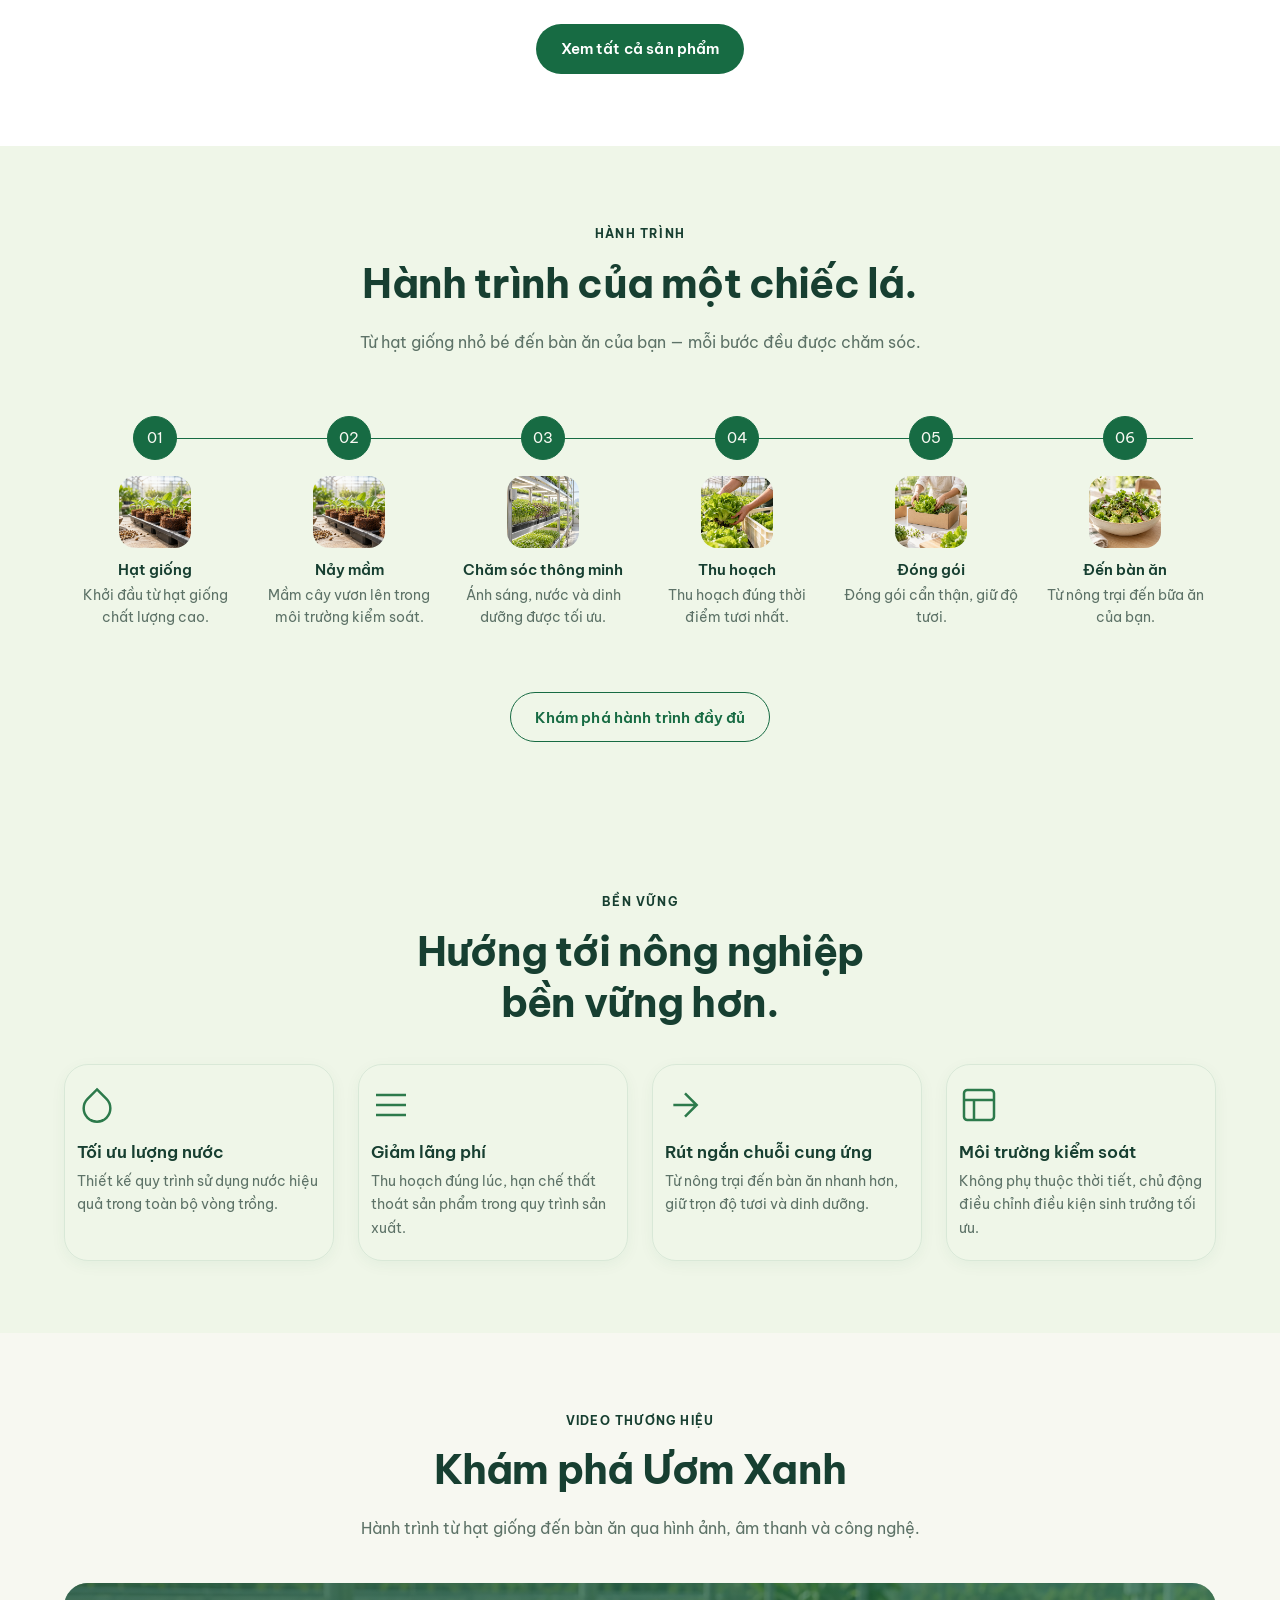
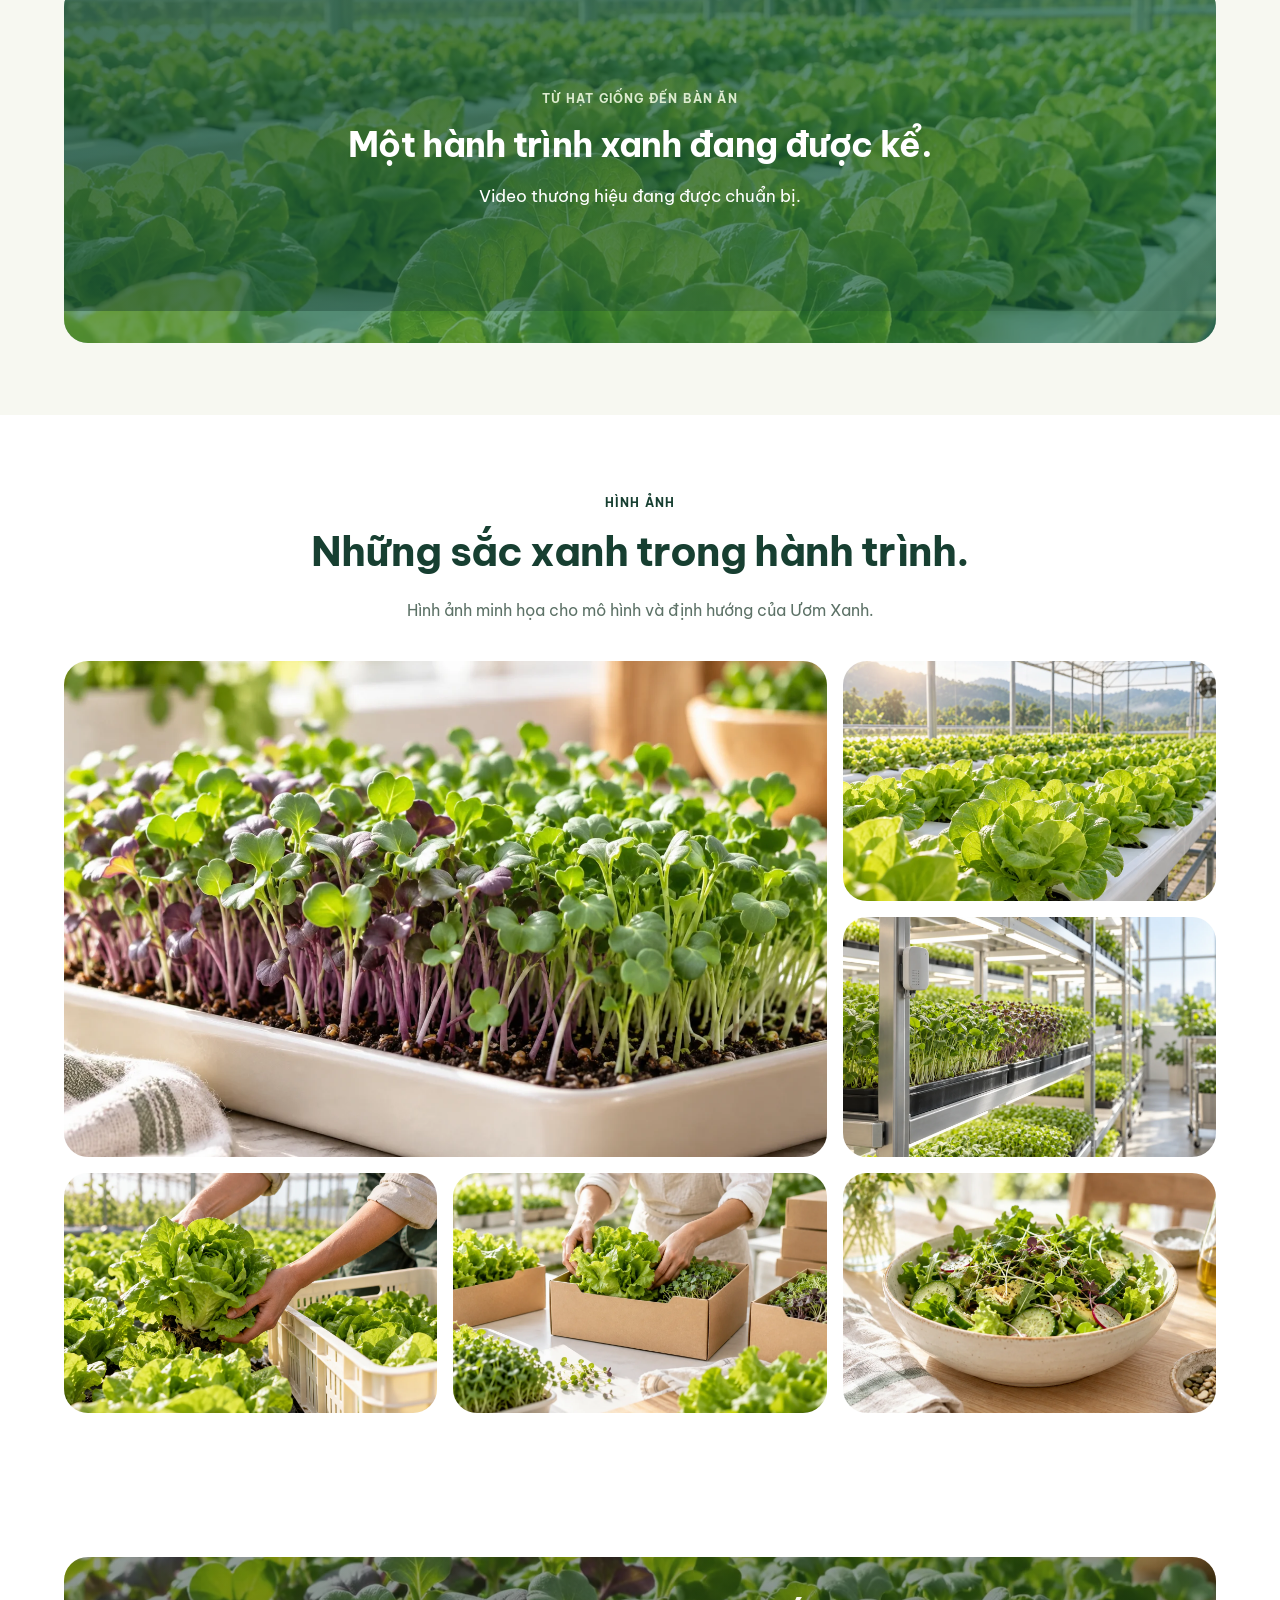
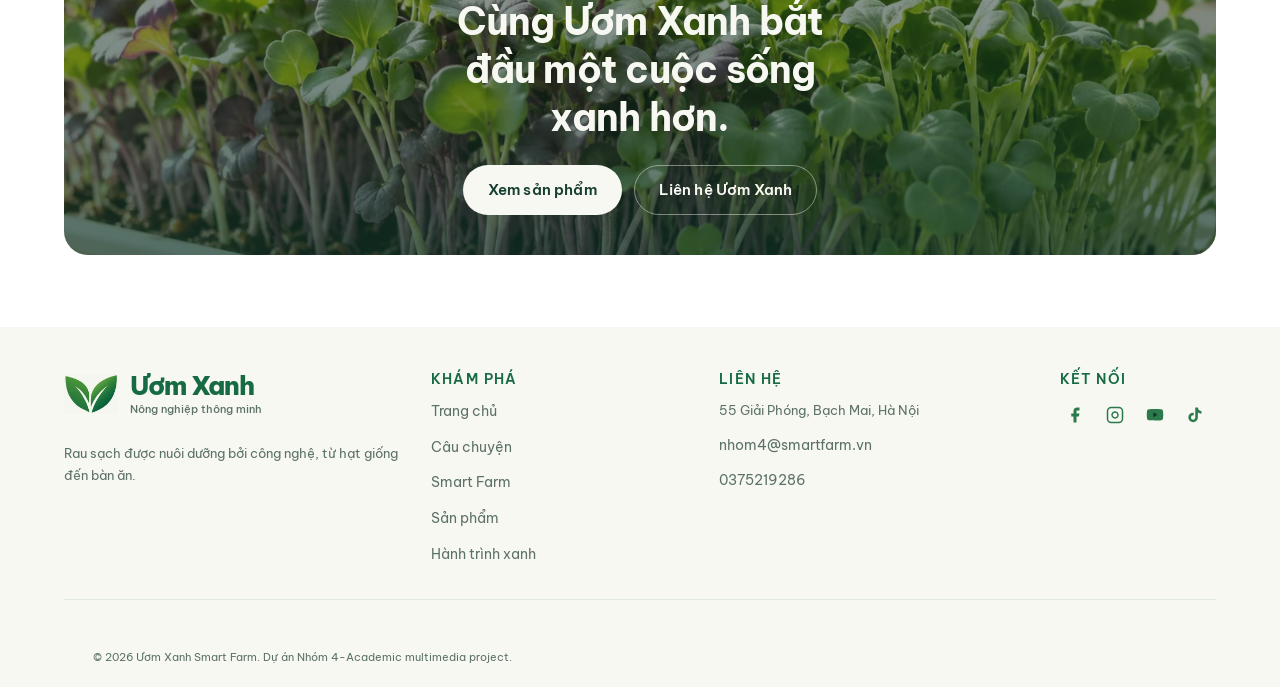
==== commit 9f30babb: "Update" ====
--- a/lumileaf-smart-farm/index.html
+++ b/lumileaf-smart-farm/index.html
@@ -3,21 +3,20 @@
 <head>
   <meta charset="UTF-8">
   <meta name="viewport" content="width=device-width, initial-scale=1.0">
-  <meta name="description" content="Ươm Xanh Smart Farm - Nông trại thông minh, rau sạch và microgreens. Ươm xanh bằng<br>công nghệ.">
-  <meta property="og:title" content="Ươm Xanh Smart Farm">
-  <meta property="og:description" content="Rau sạch được nuôi dưỡng bởi công nghệ, từ hạt giống đến bàn ăn.">
+  <meta name="description" content="Ươm Xanh – Nông nghiệp thông minh. Rau sạch được nuôi dưỡng bằng công nghệ, từ hạt giống đến bàn ăn.">
+  <meta property="og:title" content="Ươm Xanh – Nông nghiệp thông minh">
+  <meta property="og:description" content="Rau sạch được nuôi dưỡng bằng công nghệ, từ hạt giống đến bàn ăn.">
   <meta property="og:type" content="website">
-  <meta property="og:image" content="assets/images/hero/hero-smart-farm.svg">
-  <title>Trang chủ | Ươm Xanh Smart Farm</title>
-  <link rel="icon" href="assets/logo/uom-xanh-logo.png" type="image/png">
-  <link rel="preconnect" href="https://fonts.googleapis.com">
-  <link rel="preconnect" href="https://fonts.gstatic.com" crossorigin>
-  <link href="https://fonts.googleapis.com/css2?family=Be+Vietnam+Pro:ital,wght@0,400;0,500;0,600;0,700;0,800;1,400;1,500&family=Lora:ital,wght@0,400;0,500;0,600;0,700;1,400;1,500&display=swap" rel="stylesheet">
+  <meta property="og:image" content="assets/images/hero/greenhouse.webp">
+  <title>Trang chủ | Ươm Xanh – Nông nghiệp thông minh</title>
+  <link rel="icon" href="assets/logo/two-leaves.svg" type="image/svg+xml">
+  <link rel="stylesheet" href="css/fonts.css">
   <link rel="stylesheet" href="css/reset.css">
   <link rel="stylesheet" href="css/variables.css">
   <link rel="stylesheet" href="css/style.css">
   <link rel="stylesheet" href="css/animations.css">
   <link rel="stylesheet" href="css/responsive.css">
+  <link rel="stylesheet" href="css/brand.css">
 </head>
 <body>
 
@@ -25,9 +24,7 @@
   <header class="header" role="banner">
     <div class="container header__inner">
       <a href="index.html" class="nav__logo" aria-label="Ươm Xanh - Trang chủ">
-        <div class="brand-icon">
-          <svg viewBox="0 0 24 24" fill="currentColor"><path d="M17,8C8,10 5.9,16.17 3.82,21.34L5.71,22L6.66,19.7C7.14,19.87 7.64,20 8.16,20C13.59,20 18,15.61 18,10.18V8H17ZM16,10.18C16,14.5 12.49,18 8.16,18C7.65,18 7.16,17.95 6.69,17.84L12.42,4.08C13.59,4.41 14.65,5.08 15.43,5.96L16,10.18Z" /></svg>
-        </div>
+        <div class="brand-icon"><img src="assets/logo/two-leaves.svg" alt="" width="54" height="40"></div>
         <div class="brand-logo">
           <div class="brand-logo__main">Ươm Xanh</div>
           <div class="brand-logo__sub">Nông nghiệp thông minh</div>
@@ -54,6 +51,13 @@
   <div class="mobile-nav" aria-hidden="true">
     <div class="mobile-nav__overlay"></div>
     <nav class="mobile-nav__panel" aria-label="Menu di động">
+<a href="index.html" class="nav__logo" aria-label="Ươm Xanh - Trang chủ">
+        <div class="brand-icon"><img src="assets/logo/two-leaves.svg" alt="" width="54" height="40"></div>
+        <div class="brand-logo">
+          <div class="brand-logo__main">Ươm Xanh</div>
+          <div class="brand-logo__sub">Nông nghiệp thông minh</div>
+        </div>
+      </a>
       <a href="index.html" class="mobile-nav__link">Trang chủ</a>
       <a href="pages/about.html" class="mobile-nav__link">Câu chuyện</a>
       <a href="pages/smart-farm.html" class="mobile-nav__link">Smart Farm</a>
@@ -69,10 +73,11 @@
     <section class="hero" id="home" aria-label="Giới thiệu">
       <div class="container hero__grid">
         <div class="hero__content">
-          <p class="hero-animate section__eyebrow hero__eyebrow">Smart Farm · Fresh Every Day</p>
-          <h1 class="hero-animate hero__brand">ƯƠM XANH SMART FARM</h1>
-          <p class="hero-animate hero__slogan">Ươm xanh bằng công nghệ.</p>
-          <p class="hero-animate hero__desc">Rau sạch được nuôi dưỡng bởi công nghệ, từ hạt giống đến bàn ăn. Nông nghiệp của tương lai bắt đầu từ hôm nay.</p>
+          <p class="hero-animate section__eyebrow hero__eyebrow">NÔNG NGHIỆP THÔNG MINH – CUỘC SỐNG XANH HƠN</p>
+          <h1 class="hero-animate hero__brand">ƯƠM XANH</h1>
+          <p class="hero-animate hero__subheading">Nông nghiệp thông minh</p>
+          <p class="hero-animate hero__slogan">Ươm xanh bằng công nghệ.<br>Cho một tương lai bền vững.</p>
+          <p class="hero-animate hero__desc">Rau sạch được nuôi dưỡng bằng công nghệ, từ hạt giống đến bàn ăn, hướng tới chất lượng, tính minh bạch và một cuộc sống xanh hơn.</p>
           <div class="hero-animate hero__actions">
             <a href="pages/smart-farm.html" class="btn btn--primary">Khám phá nông trại <svg viewBox="0 0 24 24" fill="none" stroke="currentColor" stroke-width="2"><path d="M5 12h14M12 5l7 7-7 7"/></svg></a>
             <a href="pages/journey.html" class="btn btn--outline">Xem hành trình</a>
@@ -80,7 +85,7 @@
         </div>
         <div class="hero__visual">
           <div class="hero__image-wrap">
-            <img src="assets/images/hero/hero-smart-farm.svg" alt="Nông trại thông minh Ươm Xanh" class="hero__image">
+            <img src="assets/images/hero/greenhouse.webp" alt="Nông trại thông minh Ươm Xanh" class="hero__image">
             <div class="hero-card hero-card--temp glass-card">
               <span class="hero-card__icon"><svg viewBox="0 0 24 24" fill="none" stroke="currentColor" stroke-width="2"><path d="M14 14.76V3.5a2.5 2.5 0 0 0-5 0v11.26a4.5 4.5 0 1 0 5 0z"/></svg></span>
               <div>
@@ -89,12 +94,20 @@
               </div>
             </div>
             <div class="hero-card hero-card--humid glass-card">
-              <span class="hero-card__icon"><svg viewBox="0 0 24 24" fill="none" stroke="currentColor" stroke-width="2"><path d="M12 2v20M17 5H9.5a3.5 3.5 0 0 0 0 7h5a3.5 3.5 0 0 1 0 7H6"/></svg></span>
+              <span class="hero-card__icon"><svg viewBox="0 0 24 24" fill="none" stroke="currentColor" stroke-width="2"><path d="M12 2.69l5.66 5.66a8 8 0 1 1-11.31 0z"/></svg></span>
               <div>
                 <p class="hero-card__label">Độ ẩm</p>
                 <p class="hero-card__value">65%</p>
               </div>
             </div>
+            <div class="hero-card hero-card--nutri glass-card">
+              <span class="hero-card__icon"><svg viewBox="0 0 24 24" fill="none" stroke="currentColor" stroke-width="2"><path d="M12 22s-8-4.5-8-11.8A8 8 0 0 1 12 2a8 8 0 0 1 8 8.2c0 7.3-8 11.8-8 11.8z"/></svg></span>
+              <div>
+                <p class="hero-card__label">Dinh dưỡng</p>
+                <p class="hero-card__value">Tối ưu</p>
+              </div>
+            </div>
+            <p class="hero__note">Dữ liệu minh họa · Hình ảnh mô phỏng</p>
           </div>
         </div>
       </div>
@@ -116,13 +129,13 @@
           </div>
           <div class="feature-divider"></div>
           <div class="feature-item">
-            <div class="feature-item__icon"><svg viewBox="0 0 24 24" fill="none" stroke="currentColor" stroke-width="2"><path d="M22 11.08V12a10 10 0 1 1-5.93-9.14"/><polyline points="22 4 12 14.01 9 11.01"/></svg></div>
+            <div class="feature-item__icon"><svg viewBox="0 0 24 24" fill="none" stroke="currentColor" stroke-width="2"><path d="M20.84 4.61a5.5 5.5 0 0 0-7.78 0L12 5.67l-1.06-1.06a5.5 5.5 0 0 0-7.78 7.78l1.06 1.06L12 21.23l7.78-7.78 1.06-1.06a5.5 5.5 0 0 0 0-7.78z"/></svg></div>
             <p class="feature-item__text">Minh bạch nguồn gốc</p>
           </div>
           <div class="feature-divider"></div>
           <div class="feature-item">
-            <div class="feature-item__icon"><svg viewBox="0 0 24 24" fill="none" stroke="currentColor" stroke-width="2"><path d="M12 2v20M17 5H9.5a3.5 3.5 0 0 0 0 7h5a3.5 3.5 0 0 1 0 7H6"/></svg></div>
-            <p class="feature-item__text">Tiết kiệm 90% nước</p>
+            <div class="feature-item__icon"><svg viewBox="0 0 24 24" fill="none" stroke="currentColor" stroke-width="2"><circle cx="12" cy="12" r="10"/><line x1="2" y1="12" x2="22" y2="12"/><path d="M12 2a15.3 15.3 0 0 1 4 10 15.3 15.3 0 0 1-4 10 15.3 15.3 0 0 1-4-10 15.3 15.3 0 0 1 4-10z"/></svg></div>
+            <p class="feature-item__text">Hướng tới tương lai xanh</p>
           </div>
         </div>
       </div>
@@ -135,11 +148,11 @@
           <div class="intro__text reveal">
             <span class="section__eyebrow">Giới thiệu</span>
             <h2 class="section__title">Nông nghiệp của tương lai bắt đầu từ hôm nay.</h2>
-            <p class="section__desc">Ươm Xanh kết hợp công nghệ và thiên nhiên để tạo ra những sản phẩm rau sạch, tươi mới và có khả năng kiểm soát toàn bộ quy trình sinh trưởng.</p>
-            <p class="section__desc">From Seed to Table, Powered by Technology.</p>
+            <p class="section__desc">Ươm Xanh kết hợp công nghệ và thiên nhiên để tạo ra những sản phẩm rau sạch, tươi mới và có quy trình sinh trưởng được kiểm soát.</p>
+
           </div>
           <div class="intro__image reveal reveal-delay-2">
-            <img src="assets/images/farm/farm-vertical.svg" alt="Nông trại thông minh Ươm Xanh với hệ thống trồng rau dọc">
+            <img src="assets/images/led.webp" alt="Nông trại thông minh Ươm Xanh với hệ thống trồng rau dọc">
           </div>
         </div>
         <div class="usp-grid">
@@ -172,23 +185,23 @@
       <div class="container">
         <div class="section__header section__header--center reveal">
           <span class="section__eyebrow">Smart Farm</span>
-          <h2 class="section__title">Công nghệ chăm sóc từng chiếc lá.</h2>
-          <p class="section__desc">Hệ thống cảm biến theo dõi nhiệt độ, độ ẩm, ánh sáng, nguồn nước và dinh dưỡng — dữ liệu demo frontend.</p>
+          <h2 class="section__title">Công nghệ chăm sóc từng mầm xanh.</h2>
+          <p class="section__desc">Hệ thống cảm biến theo dõi nhiệt độ, độ ẩm, ánh sáng, nguồn nước và dinh dưỡng.</p>
         </div>
         <div class="smart-farm__layout">
           <div class="smart-farm__visual reveal">
-            <img src="assets/images/farm/farm-led.svg" alt="Hệ thống LED chiếu sáng trong nông trại thông minh Ươm Xanh">
+            <img src="assets/images/led.webp" alt="Hệ thống LED chiếu sáng trong nông trại thông minh Ươm Xanh">
           </div>
           <div class="dashboard reveal reveal-delay-2">
             <div class="dashboard__header">
-              <span class="dashboard__title">Farm Dashboard</span>
-              <span class="dashboard__status"><span class="dashboard__status-dot"></span> Live Demo</span>
+              <span class="dashboard__title">Môi trường nông trại</span>
+              <span class="dashboard__status"><span class="dashboard__status-dot"></span> Minh họa</span>
             </div>
             <div class="dashboard__grid">
               <div class="metric-card">
                 <div class="metric-card__header">
                   <div class="metric-card__icon"><svg viewBox="0 0 24 24" fill="none" stroke="currentColor" stroke-width="2"><path d="M14 14.76V3.5a2.5 2.5 0 0 0-5 0v11.26a4.5 4.5 0 1 0 5 0z"/></svg></div>
-                  <span class="metric-card__label">Temperature</span>
+                  <span class="metric-card__label">Nhiệt độ</span>
                 </div>
                 <div class="metric-card__value" data-metric data-base="24" data-variance="0.3" data-unit="°C" data-decimals="1">24.0°C</div>
                 <div class="metric-card__bar"><div class="metric-card__bar-fill" data-width="72"></div></div>
@@ -196,15 +209,15 @@
               <div class="metric-card">
                 <div class="metric-card__header">
                   <div class="metric-card__icon"><svg viewBox="0 0 24 24" fill="none" stroke="currentColor" stroke-width="2"><path d="M12 2.69l5.66 5.66a8 8 0 1 1-11.31 0z"/></svg></div>
-                  <span class="metric-card__label">Humidity</span>
+                  <span class="metric-card__label">Độ ẩm</span>
                 </div>
-                <div class="metric-card__value" data-metric data-base="68" data-variance="2" data-unit="%" data-decimals="0">68%</div>
+                <div class="metric-card__value" data-metric data-base="68" data-variance="2" data-unit="%" data-decimals="0">65%</div>
                 <div class="metric-card__bar"><div class="metric-card__bar-fill" data-width="68"></div></div>
               </div>
               <div class="metric-card">
                 <div class="metric-card__header">
                   <div class="metric-card__icon"><svg viewBox="0 0 24 24" fill="none" stroke="currentColor" stroke-width="2"><circle cx="12" cy="12" r="5"/><path d="M12 1v2M12 21v2M4.22 4.22l1.42 1.42M18.36 18.36l1.42 1.42M1 12h2M21 12h2M4.22 19.78l1.42-1.42M18.36 5.64l1.42-1.42"/></svg></div>
-                  <span class="metric-card__label">Light</span>
+                  <span class="metric-card__label">Ánh sáng</span>
                 </div>
                 <div class="metric-card__value" data-metric data-base="72" data-variance="3" data-unit="%" data-decimals="0">72%</div>
                 <div class="metric-card__bar"><div class="metric-card__bar-fill" data-width="72"></div></div>
@@ -212,7 +225,7 @@
               <div class="metric-card">
                 <div class="metric-card__header">
                   <div class="metric-card__icon"><svg viewBox="0 0 24 24" fill="none" stroke="currentColor" stroke-width="2"><path d="M12 2.69l5.66 5.66a8 8 0 1 1-11.31 0z"/></svg></div>
-                  <span class="metric-card__label">Water</span>
+                  <span class="metric-card__label">Nước</span>
                 </div>
                 <div class="metric-card__value" data-metric data-base="81" data-variance="2" data-unit="%" data-decimals="0">81%</div>
                 <div class="metric-card__bar"><div class="metric-card__bar-fill" data-width="81"></div></div>
@@ -220,13 +233,13 @@
               <div class="metric-card">
                 <div class="metric-card__header">
                   <div class="metric-card__icon"><svg viewBox="0 0 24 24" fill="none" stroke="currentColor" stroke-width="2"><path d="M18 8h1a4 4 0 0 1 0 8h-1M2 8h16v9a4 4 0 0 1-4 4H6a4 4 0 0 1-4-4V8z"/></svg></div>
-                  <span class="metric-card__label">Nutrition</span>
+                  <span class="metric-card__label">Dinh dưỡng</span>
                 </div>
                 <div class="metric-card__value" data-metric data-base="76" data-variance="2" data-unit="%" data-decimals="0">76%</div>
                 <div class="metric-card__bar"><div class="metric-card__bar-fill" data-width="76"></div></div>
               </div>
             </div>
-            <p class="dashboard__note">* Dữ liệu mô phỏng frontend — không kết nối cảm biến thật.</p>
+            <p class="dashboard__note">Dữ liệu mô phỏng cho mục đích minh họa.</p>
           </div>
         </div>
         <div class="section-cta">
@@ -241,38 +254,38 @@
         <div class="section__header section__header--center reveal">
           <span class="section__eyebrow">Sản phẩm</span>
           <h2 class="section__title">Rau sạch, tươi mỗi ngày.</h2>
-          <p class="section__desc">Microgreens, leafy greens và herbs — nuôi dưỡng trong môi trường kiểm soát.</p>
+          <p class="section__desc">Microgreens, rau ăn lá và rau gia vị — nuôi dưỡng trong môi trường kiểm soát.</p>
         </div>
         <div class="products-grid">
           <article class="product-card reveal" data-category="microgreens">
             <div class="product-card__image">
-              <img src="assets/images/products/microgreen-mix.svg" alt="Microgreen Mix - Ươm Xanh" loading="lazy">
+              <img src="assets/images/microgreens.webp" alt="Microgreens hỗn hợp - Ươm Xanh" loading="lazy">
               <span class="product-card__tag">Microgreens</span>
             </div>
             <div class="product-card__body">
-              <h3 class="product-card__title">Microgreen Mix</h3>
+              <h3 class="product-card__title">Microgreens hỗn hợp</h3>
               <p class="product-card__desc">Hỗn hợp microgreens đa dạng, giàu dinh dưỡng.</p>
               <button class="btn btn--secondary product-card__btn" data-product-id="1">Xem chi tiết</button>
             </div>
           </article>
           <article class="product-card reveal reveal-delay-1" data-category="microgreens">
             <div class="product-card__image">
-              <img src="assets/images/products/microgreen-radish.svg" alt="Red Radish Microgreens - Ươm Xanh" loading="lazy">
+              <img src="assets/images/radish.webp" alt="Microgreens cải củ đỏ - Ươm Xanh" loading="lazy">
               <span class="product-card__tag">Microgreens</span>
             </div>
             <div class="product-card__body">
-              <h3 class="product-card__title">Red Radish Microgreens</h3>
+              <h3 class="product-card__title">Microgreens cải củ đỏ</h3>
               <p class="product-card__desc">Màu sắc rực rỡ, vị cay đặc trưng.</p>
               <button class="btn btn--secondary product-card__btn" data-product-id="2">Xem chi tiết</button>
             </div>
           </article>
           <article class="product-card reveal reveal-delay-2" data-category="leafy">
             <div class="product-card__image">
-              <img src="assets/images/products/butterhead-lettuce.svg" alt="Butterhead Lettuce - Ươm Xanh" loading="lazy">
-              <span class="product-card__tag">Leafy Greens</span>
+              <img src="assets/images/hero/greenhouse.webp" alt="Xà lách búp bơ - Ươm Xanh" loading="lazy">
+              <span class="product-card__tag">Rau ăn lá</span>
             </div>
             <div class="product-card__body">
-              <h3 class="product-card__title">Butterhead Lettuce</h3>
+              <h3 class="product-card__title">Xà lách búp bơ</h3>
               <p class="product-card__desc">Xà lách búp bơ mềm mại, giòn ngọt.</p>
               <button class="btn btn--secondary product-card__btn" data-product-id="5">Xem chi tiết</button>
             </div>
@@ -297,38 +310,38 @@
           <div class="journey-timeline__track">
             <div class="journey-step">
               <div class="journey-step__number">01</div>
-              <div class="journey-step__image"><img src="assets/images/journey/seed.svg" alt="Hạt giống"></div>
+              <div class="journey-step__image"><img src="assets/images/seedlings.webp" alt="Hạt giống"></div>
               <h3 class="journey-step__title">Hạt giống</h3>
               <p class="journey-step__desc">Khởi đầu từ hạt giống chất lượng cao.</p>
             </div>
             <div class="journey-step">
               <div class="journey-step__number">02</div>
-              <div class="journey-step__image"><img src="assets/images/journey/sprout.svg" alt="Nảy mầm"></div>
+              <div class="journey-step__image"><img src="assets/images/seedlings.webp" alt="Nảy mầm"></div>
               <h3 class="journey-step__title">Nảy mầm</h3>
               <p class="journey-step__desc">Mầm cây vươn lên trong môi trường kiểm soát.</p>
             </div>
             <div class="journey-step">
               <div class="journey-step__number">03</div>
-              <div class="journey-step__image"><img src="assets/images/journey/care.svg" alt="Chăm sóc thông minh"></div>
+              <div class="journey-step__image"><img src="assets/images/led.webp" alt="Chăm sóc thông minh"></div>
               <h3 class="journey-step__title">Chăm sóc thông minh</h3>
               <p class="journey-step__desc">Ánh sáng, nước và dinh dưỡng được tối ưu.</p>
             </div>
             <div class="journey-step">
               <div class="journey-step__number">04</div>
-              <div class="journey-step__image"><img src="assets/images/journey/harvest.svg" alt="Thu hoạch"></div>
+              <div class="journey-step__image"><img src="assets/images/harvest.webp" alt="Thu hoạch"></div>
               <h3 class="journey-step__title">Thu hoạch</h3>
               <p class="journey-step__desc">Thu hoạch đúng thời điểm tươi nhất.</p>
             </div>
             <div class="journey-step">
               <div class="journey-step__number">05</div>
-              <div class="journey-step__image"><img src="assets/images/journey/packaging.svg" alt="Đóng gói"></div>
+              <div class="journey-step__image"><img src="assets/images/packaging.webp" alt="Đóng gói"></div>
               <h3 class="journey-step__title">Đóng gói</h3>
               <p class="journey-step__desc">Đóng gói cẩn thận, giữ độ tươi.</p>
             </div>
             <div class="journey-step">
               <div class="journey-step__number">06</div>
-              <div class="journey-step__image"><img src="assets/images/journey/table.svg" alt="Bàn ăn"></div>
-              <h3 class="journey-step__title">Bàn ăn</h3>
+              <div class="journey-step__image"><img src="assets/images/table.webp" alt="Bàn ăn"></div>
+              <h3 class="journey-step__title">Đến bàn ăn</h3>
               <p class="journey-step__desc">Từ nông trại đến bữa ăn của bạn.</p>
             </div>
           </div>
@@ -344,43 +357,28 @@
       <div class="container">
         <div class="section__header section__header--center reveal">
           <span class="section__eyebrow">Bền vững</span>
-          <h2 class="section__title">Growing More.<br>Using Less.</h2>
+          <h2 class="section__title">Hướng tới nông nghiệp<br>bền vững hơn.</h2>
         </div>
         <div class="sustain-grid reveal">
           <div class="sustain-card">
             <div class="sustain-card__icon"><svg viewBox="0 0 24 24" fill="none" stroke="currentColor" stroke-width="1.5"><path d="M12 2.69l5.66 5.66a8 8 0 1 1-11.31 0z"/></svg></div>
-            <h3 class="sustain-card__title">Less Water</h3>
-            <p class="sustain-card__desc">Tối ưu lượng nước sử dụng so với trồng truyền thống.</p>
+            <h3 class="sustain-card__title">Tối ưu lượng nước</h3>
+            <p class="sustain-card__desc">Thiết kế quy trình sử dụng nước hiệu quả trong toàn bộ vòng trồng.</p>
           </div>
           <div class="sustain-card">
             <div class="sustain-card__icon"><svg viewBox="0 0 24 24" fill="none" stroke="currentColor" stroke-width="1.5"><path d="M3 6h18M3 12h18M3 18h18"/></svg></div>
-            <h3 class="sustain-card__title">Less Waste</h3>
-            <p class="sustain-card__desc">Giảm thất thoát và lãng phí trong quy trình sản xuất.</p>
+            <h3 class="sustain-card__title">Giảm lãng phí</h3>
+            <p class="sustain-card__desc">Thu hoạch đúng lúc, hạn chế thất thoát sản phẩm trong quy trình sản xuất.</p>
           </div>
           <div class="sustain-card">
             <div class="sustain-card__icon"><svg viewBox="0 0 24 24" fill="none" stroke="currentColor" stroke-width="1.5"><path d="M5 12h14M12 5l7 7-7 7"/></svg></div>
-            <h3 class="sustain-card__title">Shorter Supply Chain</h3>
-            <p class="sustain-card__desc">Rút ngắn khoảng cách từ nông trại đến bàn ăn.</p>
+            <h3 class="sustain-card__title">Rút ngắn chuỗi cung ứng</h3>
+            <p class="sustain-card__desc">Từ nông trại đến bàn ăn nhanh hơn, giữ trọn độ tươi và dinh dưỡng.</p>
           </div>
           <div class="sustain-card">
             <div class="sustain-card__icon"><svg viewBox="0 0 24 24" fill="none" stroke="currentColor" stroke-width="1.5"><rect x="3" y="3" width="18" height="18" rx="2"/><path d="M3 9h18M9 21V9"/></svg></div>
-            <h3 class="sustain-card__title">Controlled Environment</h3>
-            <p class="sustain-card__desc">Môi trường kiểm soát, không phụ thuộc thời tiết.</p>
-          </div>
-        </div>
-        <div class="comparison reveal">
-          <div class="comparison__col">
-            <h4>Traditional Farming</h4>
-            <div class="comparison__item comparison__item--bad"><svg viewBox="0 0 24 24" fill="none" stroke="currentColor" stroke-width="2"><path d="M18 6L6 18M6 6l12 12"/></svg> Phụ thuộc thời tiết</div>
-            <div class="comparison__item comparison__item--bad"><svg viewBox="0 0 24 24" fill="none" stroke="currentColor" stroke-width="2"><path d="M18 6L6 18M6 6l12 12"/></svg> Tiêu thụ nhiều nước</div>
-            <div class="comparison__item comparison__item--bad"><svg viewBox="0 0 24 24" fill="none" stroke="currentColor" stroke-width="2"><path d="M18 6L6 18M6 6l12 12"/></svg> Chuỗi cung ứng dài</div>
-          </div>
-          <div class="comparison__vs">vs</div>
-          <div class="comparison__col">
-            <h4>Smart Farming</h4>
-            <div class="comparison__item comparison__item--good"><svg viewBox="0 0 24 24" fill="none" stroke="currentColor" stroke-width="2"><path d="M20 6L9 17l-5-5"/></svg> Kiểm soát 24/7</div>
-            <div class="comparison__item comparison__item--good"><svg viewBox="0 0 24 24" fill="none" stroke="currentColor" stroke-width="2"><path d="M20 6L9 17l-5-5"/></svg> Tối ưu tài nguyên</div>
-            <div class="comparison__item comparison__item--good"><svg viewBox="0 0 24 24" fill="none" stroke="currentColor" stroke-width="2"><path d="M20 6L9 17l-5-5"/></svg> Farm-to-table nhanh</div>
+            <h3 class="sustain-card__title">Môi trường kiểm soát</h3>
+            <p class="sustain-card__desc">Không phụ thuộc thời tiết, chủ động điều chỉnh điều kiện sinh trưởng tối ưu.</p>
           </div>
         </div>
       </div>
@@ -390,21 +388,19 @@
     <section class="section section--cream video-section" id="video">
       <div class="container">
         <div class="section__header section__header--center reveal">
-          <span class="section__eyebrow">Video</span>
-          <h2 class="section__title">Inside Ươm Xanh</h2>
-          <p class="section__desc">Khám phá câu chuyện thương hiệu qua video 30 giây — có audio và phụ đề.</p>
-        </div>
-        <div class="video-player-wrap reveal">
-          <video id="brand-video" poster="assets/images/hero/hero-poster.svg" preload="metadata">
-            <source src="assets/video/lumileaf-brand.mp4" type="video/mp4">
-            <track kind="subtitles" src="assets/video/lumileaf-vi.vtt" srclang="vi" label="Tiếng Việt" default>
-            Trình duyệt của bạn không hỗ trợ video HTML5.
-          </video>
-          <div class="video-controls">
-            <button class="video-play" aria-label="Phát video"><svg viewBox="0 0 24 24" fill="currentColor" width="20" height="20"><polygon points="8,5 19,12 8,19"/></svg></button>
-            <div class="video-controls__progress" role="slider" aria-label="Tiến trình video"><div class="video-controls__progress-fill"></div></div>
-            <span class="video-controls__time">0:00 / 0:00</span>
-            <button class="video-controls__subtitle-toggle is-active" aria-label="Bật/tắt phụ đề"><svg viewBox="0 0 24 24" fill="none" stroke="currentColor" stroke-width="2" width="18" height="18"><rect x="2" y="4" width="20" height="16" rx="2"/><path d="M7 15h4M13 15h4M7 11h10"/></svg></button>
+          <span class="section__eyebrow">Video thương hiệu</span>
+          <h2 class="section__title">Khám phá Ươm Xanh</h2>
+          <p class="section__desc">Hành trình từ hạt giống đến bàn ăn qua hình ảnh, âm thanh và công nghệ.</p>
+        </div>
+        <!-- TODO: Add assets/video/uom-xanh-brand.mp4 and verified Vietnamese subtitles.
+             Use <video controls> for play/pause, volume, timeline, subtitles and fullscreen.
+             Existing custom video controls remain supported by js/animations.js. -->
+        <div class="video-placeholder reveal">
+          <img src="assets/images/hero/greenhouse.webp" alt="Minh họa nhà kính xanh cho video thương hiệu" loading="lazy">
+          <div class="video-placeholder__content">
+            <span class="section__eyebrow">Từ hạt giống đến bàn ăn</span>
+            <h3>Một hành trình xanh đang được kể.</h3>
+            <p>Video thương hiệu đang được chuẩn bị.</p>
           </div>
         </div>
       </div>
@@ -414,71 +410,31 @@
     <section class="section section--white" id="gallery">
       <div class="container">
         <div class="section__header section__header--center reveal">
-          <span class="section__eyebrow">Gallery</span>
-          <h2 class="section__title">Khoảnh khắc tại Ươm Xanh.</h2>
+          <span class="section__eyebrow">Hình ảnh</span>
+          <h2 class="section__title">Những sắc xanh trong hành trình.</h2>
+          <p class="section__desc">Hình ảnh minh họa cho mô hình và định hướng của Ươm Xanh.</p>
         </div>
         <div class="gallery-grid reveal">
-          <div class="gallery-item"><img src="assets/images/gallery/gallery-1.svg" alt="Microgreens tươi tại Ươm Xanh" loading="lazy"></div>
-          <div class="gallery-item"><img src="assets/images/gallery/gallery-2.svg" alt="Nông trại trồng rau theo chiều dọc" loading="lazy"></div>
-          <div class="gallery-item"><img src="assets/images/gallery/gallery-3.svg" alt="Hệ thống LED farm" loading="lazy"></div>
-          <div class="gallery-item"><img src="assets/images/gallery/gallery-4.svg" alt="Thu hoạch rau sạch" loading="lazy"></div>
-          <div class="gallery-item"><img src="assets/images/gallery/gallery-5.svg" alt="Đóng gói sản phẩm" loading="lazy"></div>
-          <div class="gallery-item"><img src="assets/images/gallery/gallery-6.svg" alt="Thực phẩm healthy từ Ươm Xanh" loading="lazy"></div>
-        </div>
-      </div>
-    </section>
-
-    <!-- TESTIMONIALS -->
-    <section class="section section--cream" id="testimonials">
-      <div class="container">
-        <div class="section__header section__header--center reveal">
-          <span class="section__eyebrow">Phản hồi</span>
-          <h2 class="section__title">Khách hàng nói gì?</h2>
-        </div>
-        <div class="testimonials-grid reveal">
-          <article class="testimonial-card">
-            <p class="testimonial-card__quote">“Rau rất tươi, thiết kế thương hiệu hiện đại và nguồn gốc sản phẩm dễ hiểu.”</p>
-            <div class="testimonial-card__meta">
-              <span class="testimonial-card__avatar" aria-hidden="true">MA</span>
-              <div>
-                <p class="testimonial-card__author">Minh Anh</p>
-                <p class="testimonial-card__role">Food Blogger, Hà Nội</p>
-              </div>
-            </div>
-          </article>
-          <article class="testimonial-card">
-            <p class="testimonial-card__quote">“Điều tôi thích nhất là có thể thấy được hành trình sản phẩm.”</p>
-            <div class="testimonial-card__meta">
-              <span class="testimonial-card__avatar" aria-hidden="true">HL</span>
-              <div>
-                <p class="testimonial-card__author">Hoàng Long</p>
-                <p class="testimonial-card__role">Đầu bếp, Nhà hàng Organic</p>
-              </div>
-            </div>
-          </article>
-          <article class="testimonial-card">
-            <p class="testimonial-card__quote">“Ươm Xanh mang lại cảm giác rất khác so với một thương hiệu rau truyền thống.”</p>
-            <div class="testimonial-card__meta">
-              <span class="testimonial-card__avatar" aria-hidden="true">TH</span>
-              <div>
-                <p class="testimonial-card__author">Thu Hà</p>
-                <p class="testimonial-card__role">Chuyên gia dinh dưỡng</p>
-              </div>
-            </div>
-          </article>
-        </div>
-        <p class="testimonial-note">* Nội dung minh họa cho dự án học tập.</p>
-      </div>
-    </section>
+          <div class="gallery-item"><img src="assets/images/microgreens.webp" alt="Microgreens tươi tại Ươm Xanh" loading="lazy"></div>
+          <div class="gallery-item"><img src="assets/images/hero/greenhouse.webp" alt="Nhà kính trồng rau thủy canh" loading="lazy"></div>
+          <div class="gallery-item"><img src="assets/images/led.webp" alt="Hệ thống chiếu sáng LED" loading="lazy"></div>
+          <div class="gallery-item"><img src="assets/images/harvest.webp" alt="Thu hoạch rau sạch" loading="lazy"></div>
+          <div class="gallery-item"><img src="assets/images/packaging.webp" alt="Đóng gói sản phẩm" loading="lazy"></div>
+          <div class="gallery-item"><img src="assets/images/table.webp" alt="Món ăn tươi lành từ Ươm Xanh" loading="lazy"></div>
+        </div>
+      </div>
+    </section>
+
+
 
     <!-- CTA -->
     <section class="section section--white">
       <div class="container">
         <div class="cta-banner reveal">
-          <div class="cta-banner__bg"><img src="assets/images/products/microgreen-mix.svg" alt=""></div>
+          <div class="cta-banner__bg"><img src="assets/images/microgreens.webp" alt=""></div>
           <div class="cta-banner__overlay"></div>
           <div class="cta-banner__content">
-            <h2 class="cta-banner__title">Sẵn sàng nhận nông nghiệp theo một cách mới?</h2>
+            <h2 class="cta-banner__title">Cùng Ươm Xanh bắt đầu một cuộc sống xanh hơn.</h2>
             <div class="cta-banner__actions">
               <a href="pages/products.html" class="btn btn--light">Xem sản phẩm</a>
               <a href="pages/contact.html" class="btn btn--ghost">Liên hệ Ươm Xanh</a>
@@ -495,12 +451,10 @@
       <div class="footer__grid">
         <div class="footer__brand">
           <a href="index.html" class="nav__logo" aria-label="Trang chủ" style="margin-bottom: 24px; color: var(--white);">
-            <div class="brand-icon" style="color: var(--green-600);">
-              <svg viewBox="0 0 24 24" fill="currentColor"><path d="M17,8C8,10 5.9,16.17 3.82,21.34L5.71,22L6.66,19.7C7.14,19.87 7.64,20 8.16,20C13.59,20 18,15.61 18,10.18V8H17ZM16,10.18C16,14.5 12.49,18 8.16,18C7.65,18 7.16,17.95 6.69,17.84L12.42,4.08C13.59,4.41 14.65,5.08 15.43,5.96L16,10.18Z" /></svg>
-            </div>
+            <div class="brand-icon"><img src="assets/logo/two-leaves.svg" alt="" width="54" height="40"></div>
             <div class="brand-logo">
-              <div class="brand-logo__main" style="color: var(--white);">Ươm Xanh</div>
-              <div class="brand-logo__sub" style="color: var(--green-400);">Nông nghiệp thông minh</div>
+              <div class="brand-logo__main">Ươm Xanh</div>
+              <div class="brand-logo__sub">Nông nghiệp thông minh</div>
             </div>
           </a>
           <p class="footer__desc">Rau sạch được nuôi dưỡng bởi công nghệ, từ hạt giống đến bàn ăn.</p>
@@ -525,11 +479,11 @@
         </div>
         <div>
           <h4 class="footer__title">Kết nối</h4>
-          <div class="footer__social">
-            <a href="#" aria-label="Facebook"><svg viewBox="0 0 24 24" fill="currentColor"><path d="M18 2h-3a5 5 0 0 0-5 5v3H7v4h3v8h4v-8h3l1-4h-4V7a1 1 0 0 1 1-1h3z"/></svg></a>
-            <a href="#" aria-label="Instagram"><svg viewBox="0 0 24 24" fill="none" stroke="currentColor" stroke-width="2"><rect x="2" y="2" width="20" height="20" rx="5"/><path d="M16 11.37A4 4 0 1 1 12.63 8 4 4 0 0 1 16 11.37z"/><line x1="17.5" y1="6.5" x2="17.51" y2="6.5"/></svg></a>
-            <a href="#" aria-label="YouTube"><svg viewBox="0 0 24 24" fill="currentColor"><path d="M22.54 6.42a2.78 2.78 0 0 0-1.94-2C18.88 4 12 4 12 4s-6.88 0-8.6.46a2.78 2.78 0 0 0-1.94 2A29 29 0 0 0 1 11.75a29 29 0 0 0 .46 5.33A2.78 2.78 0 0 0 3.4 19.13C5.12 19.56 12 19.56 12 19.56s6.88 0 8.6-.46a2.78 2.78 0 0 0 1.94-2 29 29 0 0 0 .46-5.25 29 29 0 0 0-.46-5.43z"/><polygon points="9.75 15.02 15.5 11.75 9.75 8.48 9.75 15.02" fill="#12372A"/></svg></a>
-            <a href="#" aria-label="TikTok"><svg viewBox="0 0 24 24" fill="currentColor"><path d="M19.59 6.69a4.83 4.83 0 0 1-3.77-4.25V2h-3.45v13.67a2.89 2.89 0 0 1-2.88 2.5 2.89 2.89 0 0 1-2.89-2.89 2.89 2.89 0 0 1 2.89-2.89c.28 0 .54.04.79.1V9.01a6.27 6.27 0 0 0-.79-.05 6.34 6.34 0 0 0-6.34 6.34 6.34 6.34 0 0 0 6.34 6.34 6.34 6.34 0 0 0 6.33-6.34V8.69a8.18 8.18 0 0 0 4.78 1.52V6.76a4.85 4.85 0 0 1-1.01-.07z"/></svg></a>
+          <div class="footer__social" role="group" aria-label="Kênh mạng xã hội đang cập nhật">
+            <span aria-label="Facebook (chưa cập nhật)" title="Facebook — chưa cập nhật"><svg viewBox="0 0 24 24" fill="currentColor"><path d="M18 2h-3a5 5 0 0 0-5 5v3H7v4h3v8h4v-8h3l1-4h-4V7a1 1 0 0 1 1-1h3z"/></svg></span>
+            <span aria-label="Instagram (chưa cập nhật)" title="Instagram — chưa cập nhật"><svg viewBox="0 0 24 24" fill="none" stroke="currentColor" stroke-width="2"><rect x="2" y="2" width="20" height="20" rx="5"/><path d="M16 11.37A4 4 0 1 1 12.63 8 4 4 0 0 1 16 11.37z"/><line x1="17.5" y1="6.5" x2="17.51" y2="6.5"/></svg></span>
+            <span aria-label="YouTube (chưa cập nhật)" title="YouTube — chưa cập nhật"><svg viewBox="0 0 24 24" fill="currentColor"><path d="M22.54 6.42a2.78 2.78 0 0 0-1.94-2C18.88 4 12 4 12 4s-6.88 0-8.6.46a2.78 2.78 0 0 0-1.94 2A29 29 0 0 0 1 11.75a29 29 0 0 0 .46 5.33A2.78 2.78 0 0 0 3.4 19.13C5.12 19.56 12 19.56 12 19.56s6.88 0 8.6-.46a2.78 2.78 0 0 0 1.94-2 29 29 0 0 0 .46-5.25 29 29 0 0 0-.46-5.43z"/><polygon points="9.75 15.02 15.5 11.75 9.75 8.48 9.75 15.02" fill="#12372A"/></svg></span>
+            <span aria-label="TikTok (chưa cập nhật)" title="TikTok — chưa cập nhật"><svg viewBox="0 0 24 24" fill="currentColor"><path d="M19.59 6.69a4.83 4.83 0 0 1-3.77-4.25V2h-3.45v13.67a2.89 2.89 0 0 1-2.88 2.5 2.89 2.89 0 0 1-2.89-2.89 2.89 2.89 0 0 1 2.89-2.89c.28 0 .54.04.79.1V9.01a6.27 6.27 0 0 0-.79-.05 6.34 6.34 0 0 0-6.34 6.34 6.34 6.34 0 0 0 6.34 6.34 6.34 6.34 0 0 0 6.33-6.34V8.69a8.18 8.18 0 0 0 4.78 1.52V6.76a4.85 4.85 0 0 1-1.01-.07z"/></svg></span>
           </div>
         </div>
       </div>
--- a/lumileaf-smart-farm/css/fonts.css
+++ b/lumileaf-smart-farm/css/fonts.css
@@ -0,0 +1,35 @@
+@font-face {
+  font-family: 'Be Vietnam Pro';
+  font-style: normal;
+  font-weight: 400;
+  font-display: swap;
+  src: url(../assets/fonts/be-vietnam-pro-0.ttf) format('truetype');
+}
+@font-face {
+  font-family: 'Be Vietnam Pro';
+  font-style: normal;
+  font-weight: 500;
+  font-display: swap;
+  src: url(../assets/fonts/be-vietnam-pro-1.ttf) format('truetype');
+}
+@font-face {
+  font-family: 'Be Vietnam Pro';
+  font-style: normal;
+  font-weight: 600;
+  font-display: swap;
+  src: url(../assets/fonts/be-vietnam-pro-2.ttf) format('truetype');
+}
+@font-face {
+  font-family: 'Be Vietnam Pro';
+  font-style: normal;
+  font-weight: 700;
+  font-display: swap;
+  src: url(../assets/fonts/be-vietnam-pro-3.ttf) format('truetype');
+}
+@font-face {
+  font-family: 'Be Vietnam Pro';
+  font-style: normal;
+  font-weight: 800;
+  font-display: swap;
+  src: url(../assets/fonts/be-vietnam-pro-4.ttf) format('truetype');
+}
--- a/lumileaf-smart-farm/css/variables.css
+++ b/lumileaf-smart-farm/css/variables.css
@@ -1,36 +1,45 @@
 /* Ươm Xanh Smart Farm - Design Tokens */
 
 :root {
+  --green-dark: #176B43;
+  --green-main: #2C7A4B;
+  --green-fresh: #73A84F;
+  --green-light: #DDEBCF;
+  --background: #FBFCF7;
+  --text-main: #173F31;
+  /* Compatibility aliases used by the existing components. */
+  --surface: var(--background);
+  --cream-100: #F7F8F1;
+  --cream-300: #DDEBCF;
+  --sage-100: #EFF6E8;
+  --sage-200: #DDEBCF;
+  --green-400: #DDEBCF;
   /* New Design System Colors */
-  --green-900: #176B43; /* Primary dark green */
-  --green-800: #1A7A4C; /* Slight variation for hover */
-  --green-700: #176B43; /* Mapping existing vars to primary */
-  --green-600: #79B24A; /* Fresh green */
-  --green-500: #79B24A;
-  --green-400: #93C868;
+  --green-900: #173F31;
+  --green-800: #176B43;
+  --green-700: #176B43;
+  --green-600: #2C7A4B;
+  --green-500: #73A84F;
 
-  --sage-200: #DDECCF; /* Light green */
-  --sage-100: #DDECCF;
+  --green-soft: #EFF6E8;
+  --green-ultra-soft: #EFF6E8;
 
-  --cream-300: #EAEFDF;
-  --cream-200: #F5F8F0; /* Very light green / cream */
-  --cream-100: #FAFBF6;
-
-  --surface: #FAFBF6;
+  --cream: #F7F8F1;
+  --cream-light: #FBFCF7;
   --white: #FFFFFF;
 
-  --text-primary: #214333; /* Text dark */
-  --text-secondary: #5D7267; /* Text secondary */
-  --text-muted: #8A9D93;
+  --text-primary: #173F31;
+  --text-secondary: #5D7267;
+  --text-muted: #5D7267;
 
-  --border: rgba(33, 67, 51, 0.10); /* Border nhẹ */
+  --border: rgba(23,107,67,0.10);
 
-  --color-primary: var(--green-900);
+  --color-primary: var(--green-800);
   --color-dark: var(--green-900);
   --color-accent: var(--green-600);
-  --color-light-green: var(--sage-100);
-  --color-cream: var(--cream-100);
-  --color-background: var(--surface);
+  --color-light-green: var(--green-soft);
+  --color-cream: var(--cream);
+  --color-background: var(--cream-light);
   --color-text: var(--text-primary);
   --color-white: var(--white);
   --color-muted: var(--text-secondary);
@@ -38,7 +47,7 @@
 
   --font-heading: "Be Vietnam Pro", Arial, sans-serif;
   --font-body: "Be Vietnam Pro", Arial, sans-serif;
-  --font-accent: "Be Vietnam Pro", Arial, sans-serif; /* Unified typography */
+  --font-accent: "Lora", serif; /* Unified typography */
 
   --fs-xs: 0.875rem;
   --fs-sm: 0.875rem;
--- a/lumileaf-smart-farm/css/brand.css
+++ b/lumileaf-smart-farm/css/brand.css
@@ -0,0 +1,172 @@
+/* Shared visual refinement. Existing component hooks and interactions are retained. */
+:root { --space-section: 72px; --fs-3xl: clamp(1.9rem, 3.2vw, 2.65rem); --lh-heading: 1.25; }
+html, body { overflow-x: clip; }
+h1, h2, h3, h4 { font-weight: 650; }
+.container > *, .hero__grid > *, .smart-farm__layout > *, .footer__grid > * { min-width: 0; }
+.header { background: rgba(251,252,247,.97); }
+.header__inner { gap: 20px; }
+.brand-icon { width: 54px; height: 42px; flex-shrink: 0; mix-blend-mode: multiply; }
+.brand-icon img { width: 100%; height: 100%; object-fit: contain; }
+.brand-logo__main { font-size: 1.65rem; letter-spacing: -.05em; }
+.brand-logo__sub { font-size: .68rem; line-height: 1.7; letter-spacing: 0; }
+.nav__menu { gap: 24px; }
+.nav__links { gap: 22px; }
+.nav__link { font-size: .82rem; white-space: nowrap; color: var(--text-secondary); }
+.nav__cta { font-size: .8rem; }
+.nav__toggle { width: 44px; height: 44px; padding: 10px; }
+.mobile-nav { top: var(--header-height); }
+.mobile-nav__panel { padding: 24px 6% 32px; height: 100%; overflow-y: auto; }
+.mobile-nav__panel .nav__logo { margin-bottom: 16px; }
+.mobile-nav__link { font-size: 1.05rem; padding: 11px 0; }
+.mobile-nav__cta { margin-top: 16px; }
+.hero { min-height: 0; background: var(--cream); align-items: center; }
+.hero__grid { grid-template-columns: 1fr 1fr; gap: 44px; padding-block: 64px 92px; }
+.hero__content { padding: 0; }
+.hero__eyebrow { font-size: .72rem; letter-spacing: .06em; line-height: 1.7; max-width: none; margin-bottom: 18px; }
+.hero__brand { font-size: clamp(2.8rem, 5.5vw, 4.8rem); letter-spacing: -.045em; margin-bottom: 10px; line-height: 1.2; }
+.hero__subheading { font-size: clamp(1.25rem, 2.1vw, 1.85rem); font-weight: 600; color: var(--green-main); line-height: 1.4; margin-bottom: 24px; }
+.hero__slogan { font-size: clamp(1.1rem, 1.7vw, 1.45rem); color: var(--text-main); line-height: 1.6; margin-bottom: 20px; }
+.hero__desc { font-size: .94rem; line-height: 1.85; margin-bottom: 28px; }
+.hero__actions { gap: 12px; }
+.hero__actions .btn { padding-inline: 20px; font-size: .82rem; }
+.hero__image-wrap { border: 0; border-radius: 100px 24px 100px 24px; box-shadow: none; }
+.hero__image { height: 490px; object-fit: cover; border-radius: inherit; }
+.hero__bg-shape { display: none; }
+.glass-card { padding: 12px 16px; gap: 12px; border-radius: 16px; background: rgba(255,255,255,.9); box-shadow: var(--shadow-sm); }
+.hero-card--temp { top: 36px; left: 20px; animation: none; }
+.hero-card--humid { top: 136px; bottom: auto; left: 20px; right: auto; animation: none; }
+.hero-card--nutri { bottom: 28px; right: 24px; }
+.hero-card__label { text-transform: none; letter-spacing: 0; font-weight: 500; }
+.hero-card__icon { width: 32px; height: 32px; background: var(--green-soft); box-shadow: none; }
+.hero-card__value { font-size: 1.25rem; line-height: 1.35; }
+.hero__note { position: absolute; bottom: -30px; left: 0; right: 0; text-align: center; color: var(--text-secondary); font-size: .68rem; }
+.feature-bar { margin-top: -30px; padding-bottom: 30px; }
+.feature-bar__card { display: grid; grid-template-columns: repeat(4,minmax(0,1fr)); gap: 20px; padding: 24px 28px; box-shadow: var(--shadow-sm); }
+.feature-divider { display: none; }
+.feature-item { gap: 12px; }
+.feature-item__icon { flex-shrink: 0; }
+.feature-item__text { font-size: .86rem; font-weight: 500; line-height: 1.6; }
+.section__header { margin-bottom: 36px; }
+.section__title { max-width: 24ch; margin-bottom: 20px; }
+.section__header--center .section__title { max-width: 27ch; }
+.intro__text .section__title { max-width: 22ch; }
+.section__desc { font-size: 1rem; }
+.intro__grid, .about-grid { gap: 48px; }
+.usp-grid { margin-top: 36px; gap: 16px; }
+.usp-card { box-shadow: none; padding: 24px; }
+.usp-card__title { font-size: .95rem; }
+.smart-farm__layout { gap: 36px; }
+.dashboard { width: 100%; padding: 24px; box-shadow: none; }
+.dashboard__grid { display: block; }
+.dashboard__header { margin-bottom: 8px; }
+.dashboard__status { color: var(--text-secondary); letter-spacing: 0; }
+.dashboard__status-dot, .metric-card__bar { display: none; }
+.metric-card { display: flex; align-items: center; justify-content: space-between; gap: 16px; background: transparent; border: 0; border-bottom: 1px solid var(--border); border-radius: 0; padding: 13px 0; }
+.metric-card:last-child { border-bottom: 0; }
+.metric-card__header, .metric-card__value { margin: 0; }
+.metric-card__value { font-family: var(--font-body); font-size: 1.2rem; font-weight: 600; }
+.metric-card__label { font-size: .85rem; text-transform: none; letter-spacing: 0; }
+.dashboard__note, .form-note { font-size: .78rem; line-height: 1.7; margin-top: 16px; color: var(--text-secondary); }
+.product-card { box-shadow: none; }
+.product-card__title { font-weight: 600; font-size: 1.15rem; }
+.product-card__body { padding: 24px; }
+.product-card__image { aspect-ratio: 4 / 3; }
+.product-card__image img { aspect-ratio: 4 / 3; }
+.section--dark { background: var(--green-soft); color: var(--text-main); }
+.section--dark .section__title, .section--dark .section__eyebrow, .section--dark .sustain-card__title { color: var(--text-main); }
+.section--dark .sustain-card__desc { color: var(--text-secondary); }
+.sustain-card { padding: 20px 12px; background: transparent; border-color: var(--border); }
+.sustain-card__icon { color: var(--green-main); }
+.video-placeholder { position: relative; border-radius: 24px; overflow: hidden; min-height: 360px; background: var(--green-dark); }
+.video-placeholder > img { position: absolute; inset: 0; width: 100%; height: 100%; object-fit: cover; opacity: .38; }
+.video-placeholder__content { position: relative; padding: 100px 36px; color: white; text-align: center; background: linear-gradient(90deg,rgba(23,63,49,.45),rgba(23,63,49,.15)); }
+.video-placeholder__content h3 { color: white; font-size: clamp(1.5rem,3vw,2.2rem); margin-bottom: 16px; }
+.video-placeholder__content .section__eyebrow { color: var(--green-light); }
+.video-placeholder__content p { margin-inline: auto; }
+.page-hero { min-height: 250px; background: var(--green-soft); padding-block: 58px; }
+.page-hero__bg { opacity: .12; }
+.page-hero__overlay { background: linear-gradient(90deg,var(--cream),rgba(239,246,232,.75)); }
+.page-hero__title { color: var(--text-main); font-size: clamp(2rem,4vw,3rem); max-width: 28ch; }
+.page-hero__breadcrumb { color: var(--text-secondary); text-transform: none; letter-spacing: 0; }
+.page-hero__breadcrumb a:hover { color: var(--green-dark); }
+.cta-banner { min-height: 220px; }
+.cta-banner__content { padding: 40px 24px; }
+.cta-banner__title { font-size: clamp(1.6rem,3vw,2.4rem); }
+.footer { background: var(--cream); color: var(--text-secondary); padding-top: 44px; }
+.footer__grid { gap: 28px; grid-template-columns: 1.3fr 1fr 1.2fr .6fr; padding-bottom: 20px; border-color: var(--border); }
+.footer__brand .brand-logo { margin-bottom: 0; }
+.footer__brand .brand-logo__main { color: var(--green-dark); }
+.footer__brand .brand-logo__sub { color: var(--text-secondary); }
+.footer__links a:hover { color: var(--green-dark); }
+.footer .brand-logo__main, .footer__title { color: var(--green-dark); }
+.footer .brand-logo__sub, .footer__desc, .footer__links, .footer__bottom { color: var(--text-secondary); }
+.footer__desc { font-size: .82rem; }
+.footer__links { font-size: .8rem; }
+.footer__title { font-size: .86rem; margin-bottom: 12px; }
+.footer__social { display: flex; flex-wrap: wrap; gap: 10px; }
+.footer__social span { width: 30px; height: 30px; color: var(--green-main); display: grid; place-items: center; }
+.footer__social svg { width: 18px; height: 18px; }
+.footer__bottom { border-color: var(--border); margin-top: 28px; padding-block: 20px; font-size: .7rem; }
+.form-note { margin: 0 0 20px; }
+.form-group__error { display: block; visibility: hidden; min-height: 1.7em; font-size: .78rem; }
+.form-group.is-error .form-group__error { visibility: visible; }
+.filter-bar { flex-wrap: wrap; overflow: visible; }
+@media (max-width: 1150px) {
+ .nav__links, .nav__cta { display: none; }
+ .nav__toggle { display: flex; }
+ .hero__grid { gap: 28px; }
+ .hero__image { height: 450px; }
+}
+@media (max-width: 1024px) {
+ .footer__grid { grid-template-columns: repeat(2,minmax(0,1fr)); }
+ .feature-bar__card { grid-template-columns: repeat(2,minmax(0,1fr)); }
+ .journey-timeline__track { grid-template-columns: repeat(3,minmax(0,1fr)); }
+ .journey-step { display: flex; flex-direction: column; align-items: flex-start; padding: 16px; }
+ .journey-step__image { display: block; width: 100%; height: auto; margin: 0; }
+ .journey-step__image img { width: 100%; aspect-ratio: 4/3; object-fit: cover; }
+ .journey-step__title { font-size: .92rem; }
+}
+@media (max-width: 768px) {
+ :root { --space-section: 52px; }
+ .hero__grid { grid-template-columns: 1fr; padding-block: 38px 64px; gap: 28px; }
+ .hero__brand { font-size: clamp(2.6rem,10vw,4rem); }
+ .hero__subheading { font-size: 1.35rem; margin-bottom: 18px; }
+ .hero__content { padding-bottom: 0; }
+ .hero__eyebrow { font-size: .64rem; }
+ .hero__image { height: 340px; }
+ .hero__image-wrap { border-radius: 64px 20px 64px 20px; }
+ .hero__actions { flex-direction: row; }
+ .hero__actions .btn { width: auto; flex: 1; padding-inline: 14px; font-size: .76rem; }
+ .feature-bar { margin-top: 0; padding-block: 8px 20px; }
+ .feature-bar__card { padding: 20px 16px; gap: 18px 12px; }
+ .feature-item { gap: 8px; }
+ .feature-item__icon { width: 32px; height: 32px; }
+ .feature-item__icon svg { width: 18px; height: 18px; }
+ .feature-item__text { font-size: .72rem; }
+ .hero-card--temp { top: 24px; left: 12px; }
+ .hero-card--humid { top: 106px; left: 12px; }
+ .glass-card { padding: 10px 12px; }
+ .hero-card__label { font-size: .7rem; }
+ .hero-card__value { font-size: 1.05rem; }
+ .section__header { margin-bottom: 28px; }
+ .intro__grid, .about-grid { gap: 28px; }
+ .intro__text .section__title { max-width: none; }
+ .usp-grid, .sustain-grid, .values-grid { grid-template-columns: repeat(2,minmax(0,1fr)); gap: 12px; }
+ .usp-card { padding: 18px; }
+ .usp-card__title { font-size: .86rem; }
+ .usp-card__desc, .sustain-card__desc { font-size: .8rem; }
+ .sustain-card__title { font-size: .95rem; }
+ .journey-timeline__track { grid-template-columns: repeat(2,minmax(0,1fr)); gap: 12px; }
+ .journey-step { gap: 12px; padding: 12px; }
+ .journey-step__desc { display: none; }
+ .video-placeholder { min-height: 300px; }
+ .video-placeholder__content { padding: 70px 24px; }
+ .gallery-grid { grid-template-columns: repeat(2,minmax(0,1fr)); grid-auto-rows: 150px; gap: 12px; }
+ .gallery-item:nth-child(1) { grid-column: span 1; }
+ .footer__grid { grid-template-columns: repeat(2,minmax(0,1fr)); gap: 24px; }
+ .footer__brand { grid-column: 1/-1; }
+ .brand-logo__main { font-size: 1.45rem; }
+ .brand-logo__sub { font-size: .64rem; }
+ .page-hero { min-height: 210px; padding-block: 44px; }
+ .filter-chip { padding: 10px 14px; font-size: .8rem; }
+}
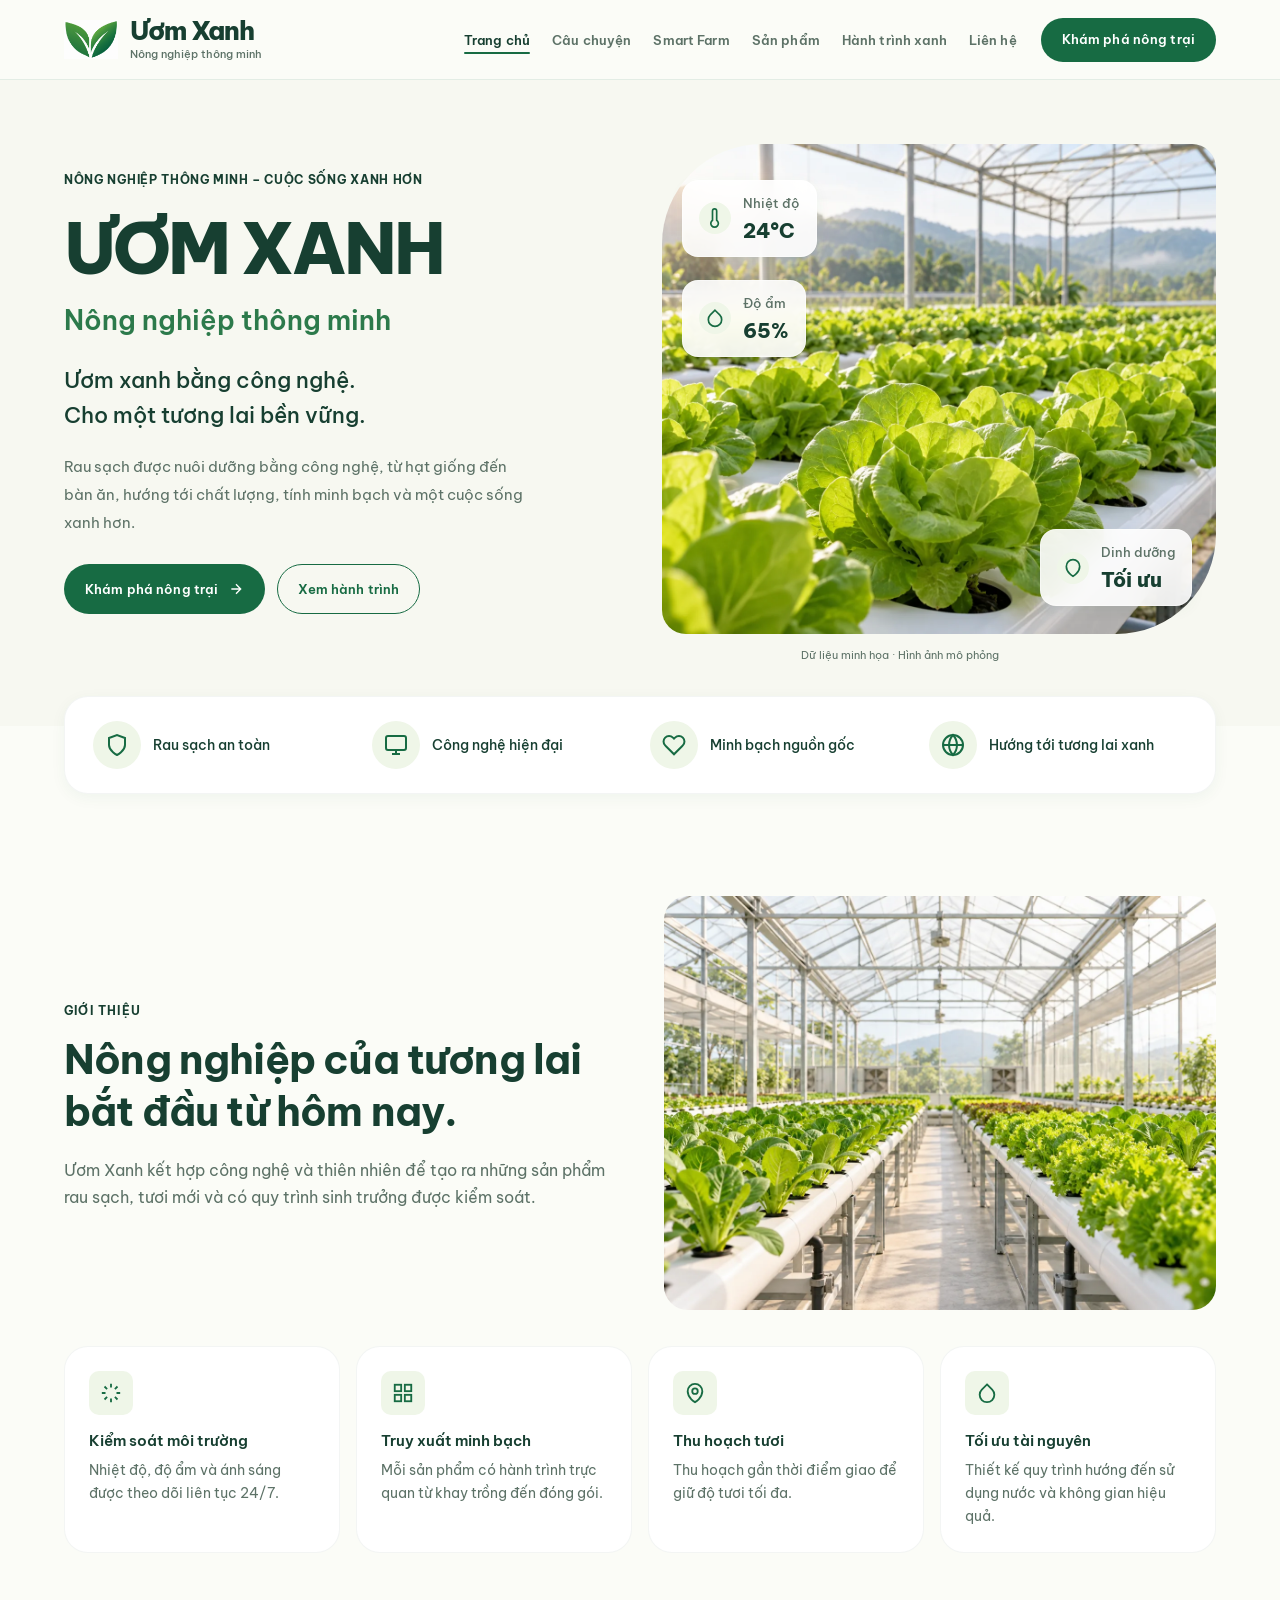
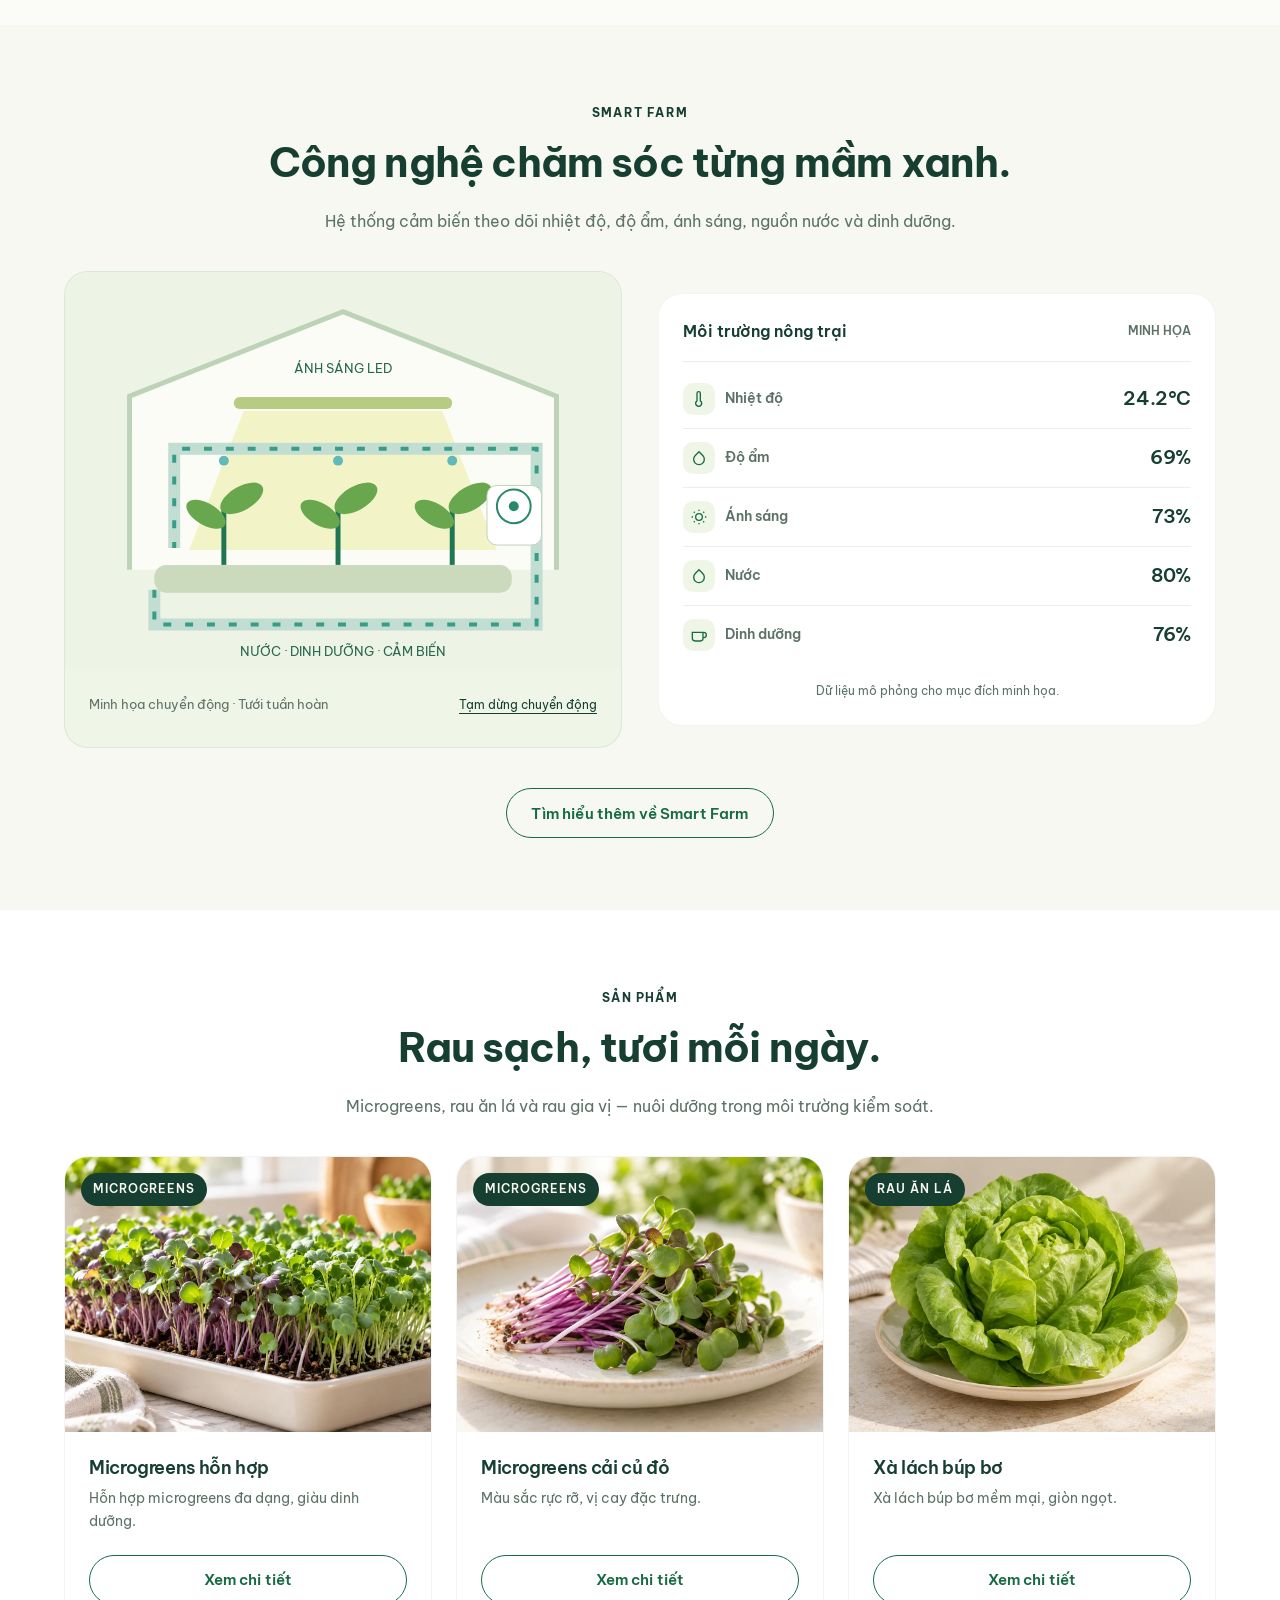
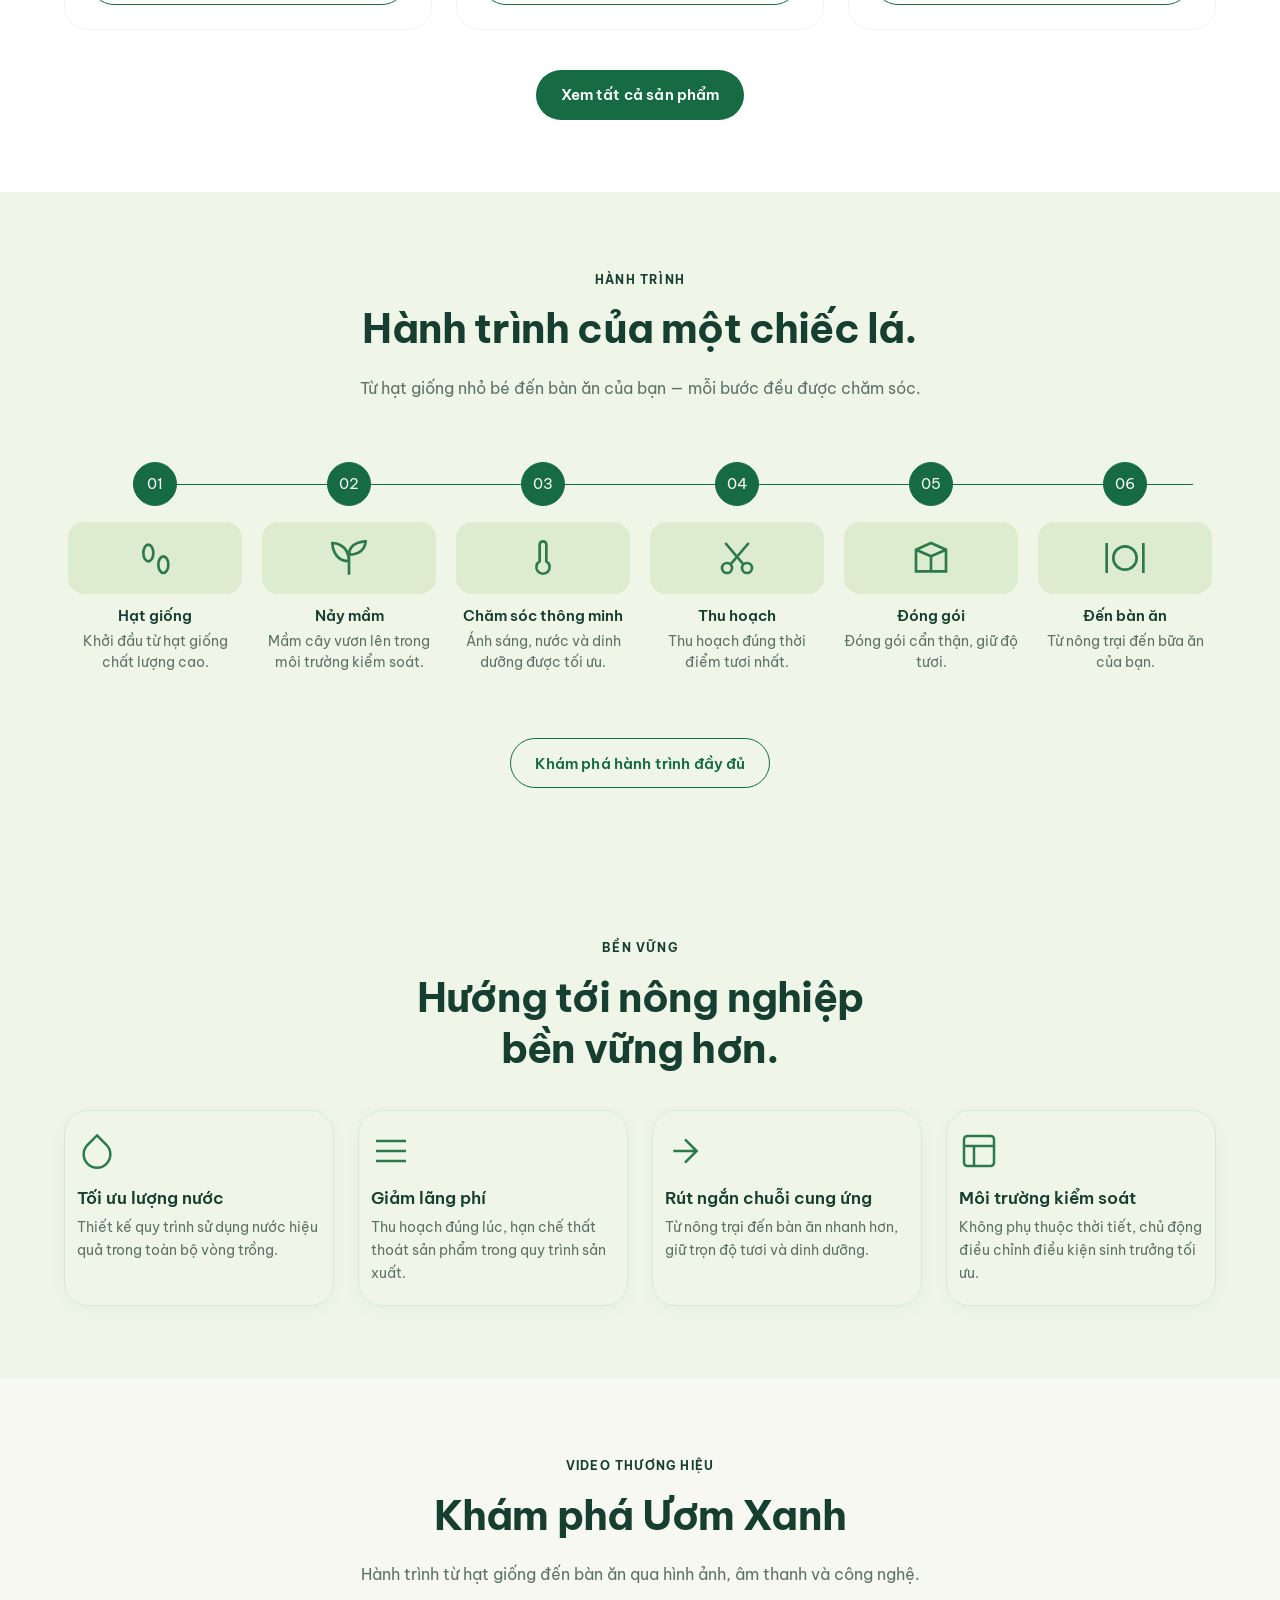
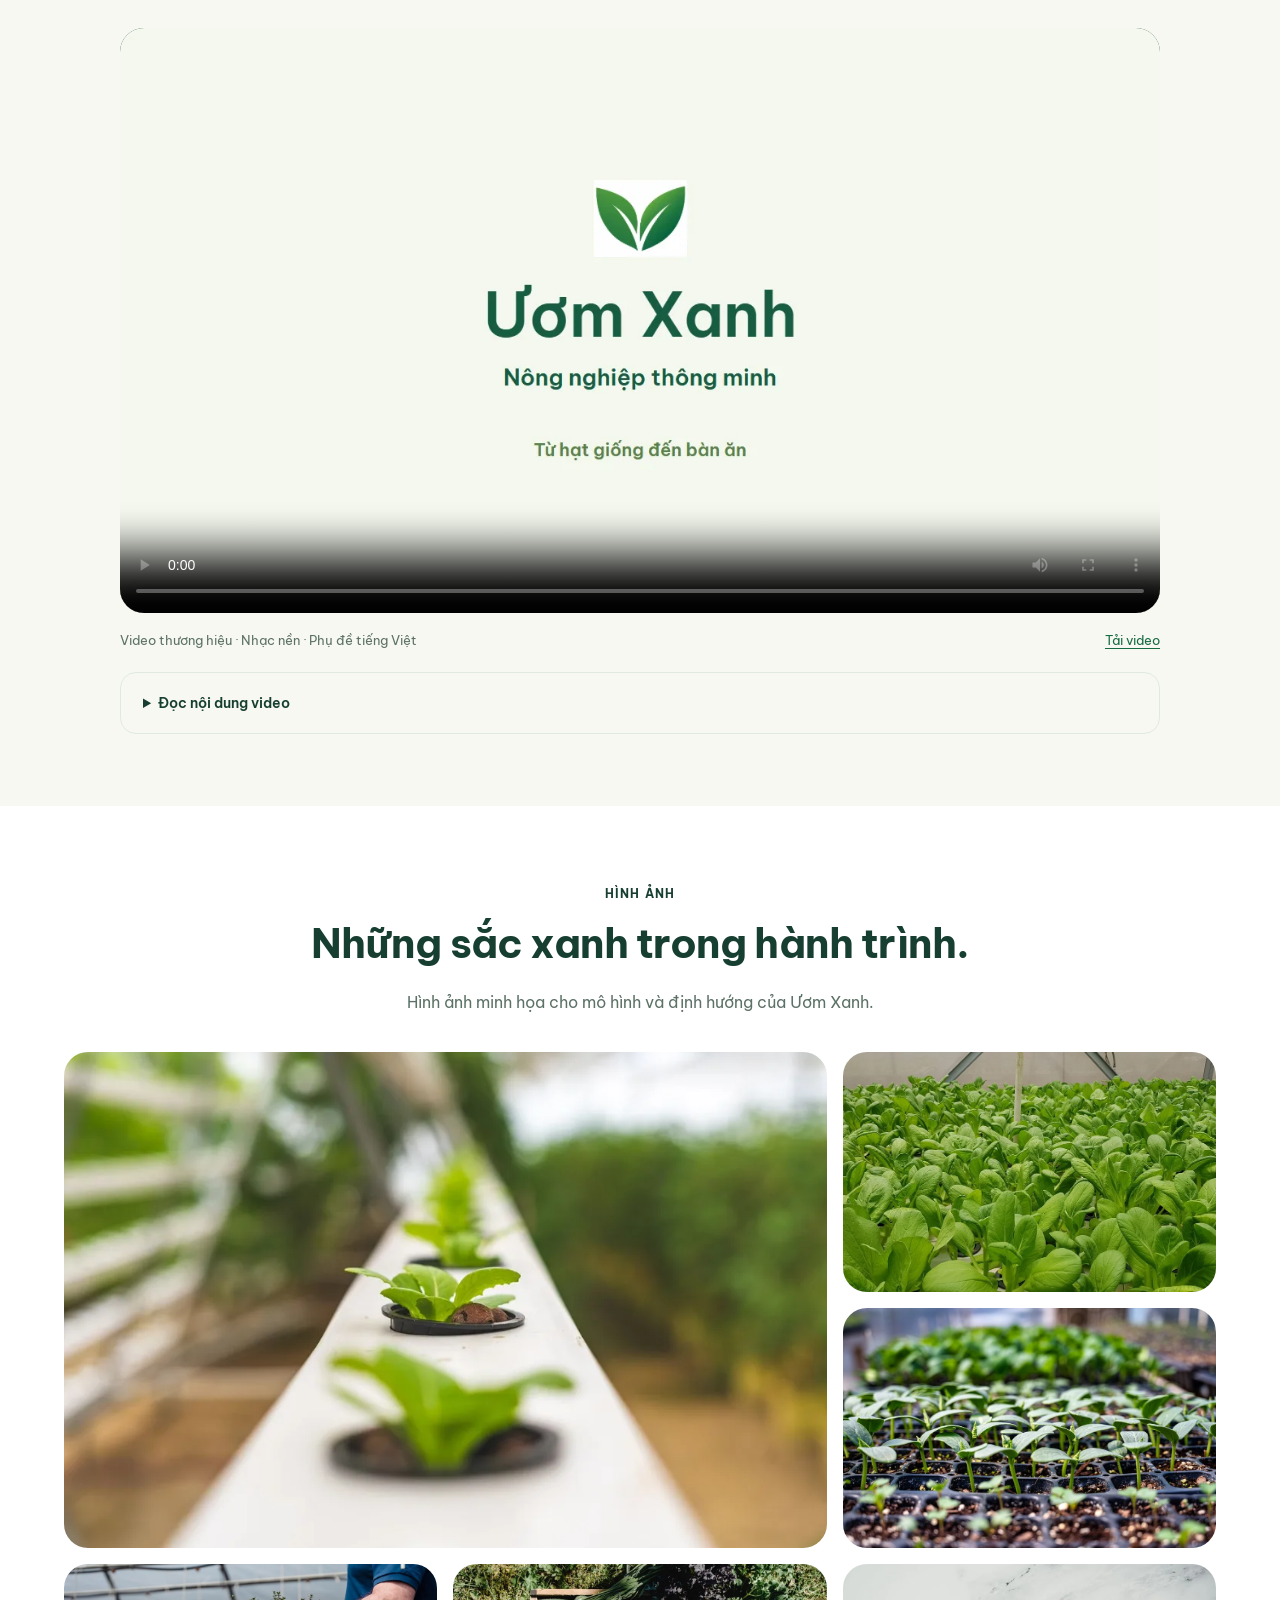
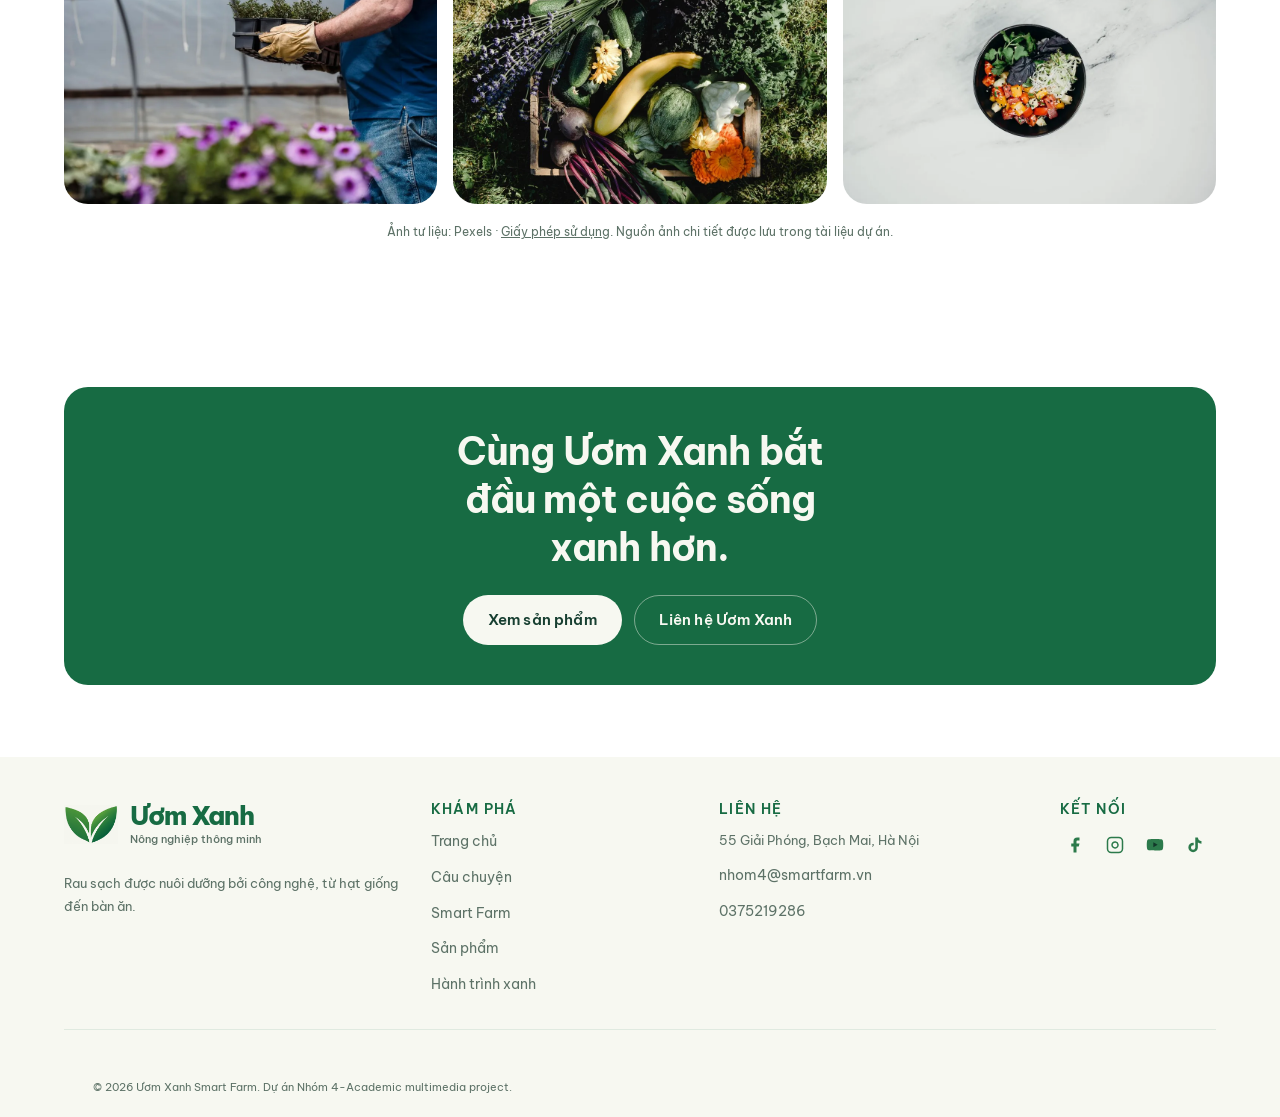
==== commit def1e284: "Update" ====
--- a/lumileaf-smart-farm/index.html
+++ b/lumileaf-smart-farm/index.html
@@ -17,6 +17,7 @@
   <link rel="stylesheet" href="css/animations.css">
   <link rel="stylesheet" href="css/responsive.css">
   <link rel="stylesheet" href="css/brand.css">
+  <link rel="stylesheet" href="css/multimedia.css">
 </head>
 <body>
 
@@ -152,7 +153,7 @@
 
           </div>
           <div class="intro__image reveal reveal-delay-2">
-            <img src="assets/images/led.webp" alt="Nông trại thông minh Ươm Xanh với hệ thống trồng rau dọc">
+            <img src="assets/images/intro-farm.webp" alt="Không gian trồng rau thủy canh trong nhà kính">
           </div>
         </div>
         <div class="usp-grid">
@@ -189,9 +190,16 @@
           <p class="section__desc">Hệ thống cảm biến theo dõi nhiệt độ, độ ẩm, ánh sáng, nguồn nước và dinh dưỡng.</p>
         </div>
         <div class="smart-farm__layout">
-          <div class="smart-farm__visual reveal">
-            <img src="assets/images/led.webp" alt="Hệ thống LED chiếu sáng trong nông trại thông minh Ươm Xanh">
-          </div>
+          <figure class="motion-farm reveal" data-motion>
+<svg viewBox="0 0 560 400" role="img" aria-labelledby="irrigation-title irrigation-desc"><title id="irrigation-title">Hệ thống tưới tuần hoàn</title><desc id="irrigation-desc">Nước chảy qua đường ống, tưới ba cây rau dưới ánh sáng LED; cảm biến theo dõi môi trường.</desc>
+<rect width="560" height="400" fill="#edf4e5"/><path d="M65 300V125L280 40l215 85v175" fill="#fafcf5" stroke="#bdd3b7" stroke-width="5"/>
+<path class="lamp-glow" d="M180 140h200l55 140H125Z" fill="#eced9c" opacity=".5"/><rect x="170" y="126" width="220" height="12" rx="6" fill="#b8cb82"/>
+<path d="M90 320v35h385V178H110v100" fill="none" stroke="#c2ddd2" stroke-width="12"/><path class="water-flow" d="M90 320v35h385V178H110v100" fill="none" stroke="#399c86" stroke-width="4"/>
+<g fill="#62b9ba"><circle class="water-drop" cx="160" cy="190" r="5"/><circle class="water-drop" cx="275" cy="190" r="5"/><circle class="water-drop" cx="390" cy="190" r="5"/></g>
+<g transform="translate(160 270)"><path d="M0 25V-35" stroke="#207653" stroke-width="5"/><g class="plant-leaves" fill="#68a74e"><ellipse cx="-18" cy="-26" rx="22" ry="11" transform="rotate(30 -18 -26)"/><ellipse cx="18" cy="-42" rx="24" ry="12" transform="rotate(-30 18 -42)"/></g></g><g transform="translate(275 270)"><path d="M0 25V-35" stroke="#207653" stroke-width="5"/><g class="plant-leaves" fill="#68a74e"><ellipse cx="-18" cy="-26" rx="22" ry="11" transform="rotate(30 -18 -26)"/><ellipse cx="18" cy="-42" rx="24" ry="12" transform="rotate(-30 18 -42)"/></g></g><g transform="translate(390 270)"><path d="M0 25V-35" stroke="#207653" stroke-width="5"/><g class="plant-leaves" fill="#68a74e"><ellipse cx="-18" cy="-26" rx="22" ry="11" transform="rotate(30 -18 -26)"/><ellipse cx="18" cy="-42" rx="24" ry="12" transform="rotate(-30 18 -42)"/></g></g><rect x="90" y="295" width="360" height="28" rx="12" fill="#cbd9bc"/>
+<rect x="425" y="215" width="55" height="60" rx="10" fill="white" stroke="#c2d4bc"/><circle cx="452" cy="236" r="5" fill="#278968"/><circle class="sensor-ring" cx="452" cy="236" r="17" fill="none" stroke="#278968" stroke-width="2"/>
+<g fill="#28674d" font-family="Be Vietnam Pro, sans-serif" font-size="13"><text x="280" y="102" text-anchor="middle">ÁNH SÁNG LED</text><text x="280" y="387" text-anchor="middle">NƯỚC · DINH DƯỠNG · CẢM BIẾN</text></g></svg>
+<figcaption class="motion-farm__caption"><p>Minh họa chuyển động · Tưới tuần hoàn</p><button type="button" data-motion-toggle hidden>Tạm dừng chuyển động</button></figcaption></figure>
           <div class="dashboard reveal reveal-delay-2">
             <div class="dashboard__header">
               <span class="dashboard__title">Môi trường nông trại</span>
@@ -281,7 +289,7 @@
           </article>
           <article class="product-card reveal reveal-delay-2" data-category="leafy">
             <div class="product-card__image">
-              <img src="assets/images/hero/greenhouse.webp" alt="Xà lách búp bơ - Ươm Xanh" loading="lazy">
+              <img src="assets/images/lettuce-product.webp" alt="Xà lách búp bơ - Ươm Xanh" loading="lazy">
               <span class="product-card__tag">Rau ăn lá</span>
             </div>
             <div class="product-card__body">
@@ -310,37 +318,37 @@
           <div class="journey-timeline__track">
             <div class="journey-step">
               <div class="journey-step__number">01</div>
-              <div class="journey-step__image"><img src="assets/images/seedlings.webp" alt="Hạt giống"></div>
+              <div class="journey-step__image"><svg viewBox="0 0 24 24" fill="none" stroke="currentColor" stroke-width="1.6" aria-hidden="true"><ellipse cx="8" cy="9" rx="3" ry="5"/><ellipse cx="17" cy="16" rx="3" ry="5"/></svg></div>
               <h3 class="journey-step__title">Hạt giống</h3>
               <p class="journey-step__desc">Khởi đầu từ hạt giống chất lượng cao.</p>
             </div>
             <div class="journey-step">
               <div class="journey-step__number">02</div>
-              <div class="journey-step__image"><img src="assets/images/seedlings.webp" alt="Nảy mầm"></div>
+              <div class="journey-step__image"><svg viewBox="0 0 24 24" fill="none" stroke="currentColor" stroke-width="1.6" aria-hidden="true"><path d="M12 22V10M12 14C2 14 2 3 2 3s10 0 10 11Zm0-4C12 2 22 2 22 2s0 8-10 8Z"/></svg></div>
               <h3 class="journey-step__title">Nảy mầm</h3>
               <p class="journey-step__desc">Mầm cây vươn lên trong môi trường kiểm soát.</p>
             </div>
             <div class="journey-step">
               <div class="journey-step__number">03</div>
-              <div class="journey-step__image"><img src="assets/images/led.webp" alt="Chăm sóc thông minh"></div>
+              <div class="journey-step__image"><svg viewBox="0 0 24 24" fill="none" stroke="currentColor" stroke-width="1.6" aria-hidden="true"><path d="M14 14V4a2 2 0 0 0-4 0v10a4 4 0 1 0 4 0Z"/></svg></div>
               <h3 class="journey-step__title">Chăm sóc thông minh</h3>
               <p class="journey-step__desc">Ánh sáng, nước và dinh dưỡng được tối ưu.</p>
             </div>
             <div class="journey-step">
               <div class="journey-step__number">04</div>
-              <div class="journey-step__image"><img src="assets/images/harvest.webp" alt="Thu hoạch"></div>
+              <div class="journey-step__image"><svg viewBox="0 0 24 24" fill="none" stroke="currentColor" stroke-width="1.6" aria-hidden="true"><circle cx="6" cy="18" r="3"/><circle cx="18" cy="18" r="3"/><path d="m8 16 11-13M16 16 5 3"/></svg></div>
               <h3 class="journey-step__title">Thu hoạch</h3>
               <p class="journey-step__desc">Thu hoạch đúng thời điểm tươi nhất.</p>
             </div>
             <div class="journey-step">
               <div class="journey-step__number">05</div>
-              <div class="journey-step__image"><img src="assets/images/packaging.webp" alt="Đóng gói"></div>
+              <div class="journey-step__image"><svg viewBox="0 0 24 24" fill="none" stroke="currentColor" stroke-width="1.6" aria-hidden="true"><path d="m3 7 9-4 9 4v13H3Zm0 0 9 4 9-4M12 11v9"/></svg></div>
               <h3 class="journey-step__title">Đóng gói</h3>
               <p class="journey-step__desc">Đóng gói cẩn thận, giữ độ tươi.</p>
             </div>
             <div class="journey-step">
               <div class="journey-step__number">06</div>
-              <div class="journey-step__image"><img src="assets/images/table.webp" alt="Bàn ăn"></div>
+              <div class="journey-step__image"><svg viewBox="0 0 24 24" fill="none" stroke="currentColor" stroke-width="1.6" aria-hidden="true"><circle cx="12" cy="12" r="7"/><path d="M1 3v7M23 3v18M1 10v11"/></svg></div>
               <h3 class="journey-step__title">Đến bàn ăn</h3>
               <p class="journey-step__desc">Từ nông trại đến bữa ăn của bạn.</p>
             </div>
@@ -392,17 +400,10 @@
           <h2 class="section__title">Khám phá Ươm Xanh</h2>
           <p class="section__desc">Hành trình từ hạt giống đến bàn ăn qua hình ảnh, âm thanh và công nghệ.</p>
         </div>
-        <!-- TODO: Add assets/video/uom-xanh-brand.mp4 and verified Vietnamese subtitles.
-             Use <video controls> for play/pause, volume, timeline, subtitles and fullscreen.
-             Existing custom video controls remain supported by js/animations.js. -->
-        <div class="video-placeholder reveal">
-          <img src="assets/images/hero/greenhouse.webp" alt="Minh họa nhà kính xanh cho video thương hiệu" loading="lazy">
-          <div class="video-placeholder__content">
-            <span class="section__eyebrow">Từ hạt giống đến bàn ăn</span>
-            <h3>Một hành trình xanh đang được kể.</h3>
-            <p>Video thương hiệu đang được chuẩn bị.</p>
-          </div>
-        </div>
+        <div class="video-player-wrap reveal"><video id="brand-video" controls playsinline preload="metadata" poster="assets/video/uom-xanh-poster.webp" aria-label="Video Ươm Xanh: từ hạt giống đến bàn ăn" aria-describedby="film-status"><source src="assets/video/uom-xanh-brand.mp4" type="video/mp4"><track kind="subtitles" src="assets/video/uom-xanh-vi.vtt" srclang="vi" label="Tiếng Việt" default>Trình duyệt không hỗ trợ video. Bạn có thể tải video ở liên kết bên dưới.</video></div>
+<div class="film-meta"><span id="film-status">Video thương hiệu · Nhạc nền · Phụ đề tiếng Việt</span><a href="assets/video/uom-xanh-brand.mp4" download>Tải video</a></div>
+<p id="film-error" class="film-error" hidden>Không thể tải video. Vui lòng thử lại hoặc tải tệp bằng liên kết phía trên.</p>
+<details class="film-transcript"><summary>Đọc nội dung video</summary><p>Ươm Xanh – Nông nghiệp thông minh. Khởi đầu từ hạt giống được chọn lọc. Ánh sáng, nước và dinh dưỡng đồng hành cùng mầm xanh. Theo dõi môi trường, chăm sóc từng giai đoạn. Thu hoạch đúng lúc, giữ trọn sự tươi lành. Đóng gói cẩn thận, nối gần nông trại và bàn ăn. Cùng vun đắp một lối sống xanh, bền vững.</p><p>Video dựng từ ảnh minh họa, chuyển động và nhạc nền không lời do dự án tạo.</p></details>
       </div>
     </section>
 
@@ -414,24 +415,22 @@
           <h2 class="section__title">Những sắc xanh trong hành trình.</h2>
           <p class="section__desc">Hình ảnh minh họa cho mô hình và định hướng của Ươm Xanh.</p>
         </div>
-        <div class="gallery-grid reveal">
-          <div class="gallery-item"><img src="assets/images/microgreens.webp" alt="Microgreens tươi tại Ươm Xanh" loading="lazy"></div>
-          <div class="gallery-item"><img src="assets/images/hero/greenhouse.webp" alt="Nhà kính trồng rau thủy canh" loading="lazy"></div>
-          <div class="gallery-item"><img src="assets/images/led.webp" alt="Hệ thống chiếu sáng LED" loading="lazy"></div>
-          <div class="gallery-item"><img src="assets/images/harvest.webp" alt="Thu hoạch rau sạch" loading="lazy"></div>
-          <div class="gallery-item"><img src="assets/images/packaging.webp" alt="Đóng gói sản phẩm" loading="lazy"></div>
-          <div class="gallery-item"><img src="assets/images/table.webp" alt="Món ăn tươi lành từ Ươm Xanh" loading="lazy"></div>
-        </div>
-      </div>
-    </section>
+        <div class="gallery-grid reveal"><div class="gallery-item"><img src="assets/images/gallery/gallery-1.webp" alt="Rau xà lách được trồng bằng phương pháp thủy canh" loading="lazy"></div>
+<div class="gallery-item"><img src="assets/images/gallery/gallery-2.webp" alt="Những luống cây xanh trong nhà kính" loading="lazy"></div>
+<div class="gallery-item"><img src="assets/images/gallery/gallery-3.webp" alt="Cây con trong khay ươm" loading="lazy"></div>
+<div class="gallery-item"><img src="assets/images/gallery/gallery-4.webp" alt="Người làm vườn mang khay cây giống" loading="lazy"></div>
+<div class="gallery-item"><img src="assets/images/gallery/gallery-5.webp" alt="Rau củ tươi trong thùng gỗ" loading="lazy"></div>
+<div class="gallery-item"><img src="assets/images/gallery/gallery-6.webp" alt="Bữa ăn xanh với rau trộn" loading="lazy"></div>
+</div><p class="media-credit">Ảnh tư liệu: Pexels · <a href="https://www.pexels.com/license/" target="_blank" rel="noopener">Giấy phép sử dụng</a>. Nguồn ảnh chi tiết được lưu trong tài liệu dự án.</p>
+</div>
+</section>
 
 
 
     <!-- CTA -->
     <section class="section section--white">
       <div class="container">
-        <div class="cta-banner reveal">
-          <div class="cta-banner__bg"><img src="assets/images/microgreens.webp" alt=""></div>
+        <div class="cta-banner cta-banner--plain reveal">
           <div class="cta-banner__overlay"></div>
           <div class="cta-banner__content">
             <h2 class="cta-banner__title">Cùng Ươm Xanh bắt đầu một cuộc sống xanh hơn.</h2>
@@ -499,7 +498,7 @@
     <div class="modal__content">
       <button class="modal__close" aria-label="Đóng"><svg viewBox="0 0 24 24" fill="none" stroke="currentColor" stroke-width="2" width="20" height="20"><path d="M18 6L6 18M6 6l12 12"/></svg></button>
       <div class="product-modal__layout">
-        <div class="product-modal__image"><img src="" alt=""></div>
+        <div class="product-modal__image"><img alt=""></div>
         <div class="product-modal__info">
           <span class="product-modal__tag"></span>
           <h2 class="product-modal__title" id="product-modal-title"></h2>
--- a/lumileaf-smart-farm/css/multimedia.css
+++ b/lumileaf-smart-farm/css/multimedia.css
@@ -0,0 +1,56 @@
+/* The irrigation visual is an illustration, never an alternative brand mark. */
+.motion-farm { border: 1px solid var(--border); border-radius: 24px; overflow: hidden; background: var(--green-soft); }
+.motion-farm svg { width: 100%; height: auto; }
+.motion-farm__caption { padding: 16px 24px 22px; display: flex; align-items: center; justify-content: space-between; flex-wrap: wrap; gap: 12px; }
+.motion-farm__caption p { font-size: .8rem; color: var(--text-secondary); }
+.motion-farm__caption button { font-size: .76rem; text-decoration: underline; text-underline-offset: 4px; min-height: 40px; }
+.motion-farm .water-flow { stroke-dasharray: 8 14; animation: irrigation-flow 2s linear infinite; }
+.motion-farm .water-drop { animation: irrigation-drop 2.6s ease-in infinite; transform-box: fill-box; transform-origin: center; }
+.motion-farm .water-drop:nth-of-type(2) { animation-delay: .8s; }
+.motion-farm .water-drop:nth-of-type(3) { animation-delay: 1.6s; }
+.motion-farm .plant-leaves { transform-origin: 50% 100%; transform-box: fill-box; animation: plant-breathe 5s ease-in-out infinite; }
+.motion-farm .sensor-ring { transform-box: fill-box; transform-origin: center; animation: sensor-signal 3s ease-out infinite; }
+.motion-farm .lamp-glow { animation: lamp-light 4s ease-in-out infinite; }
+.motion-farm.is-paused *, .motion-farm.is-offscreen * { animation-play-state: paused !important; }
+@keyframes irrigation-flow { to { stroke-dashoffset: -44; } }
+@keyframes irrigation-drop { 0% { transform: translateY(0); opacity: 0; } 20% { opacity: .85; } 90%,100% { transform: translateY(55px); opacity: 0; } }
+@keyframes plant-breathe { 50% { transform: rotate(3deg) scale(1.035); } }
+@keyframes sensor-signal { 0% { transform: scale(.85); opacity: .55; } 100% { transform: scale(1.6); opacity: 0; } }
+@keyframes lamp-light { 50% { opacity: .35; } }
+.video-player-wrap { max-width: 1040px; margin-inline: auto; background: #173f31; }
+.video-player-wrap video { display: block; width: 100%; height: auto; aspect-ratio: 16/9; object-fit: contain; }
+.video-player-wrap video::cue { color: white; background: rgba(12,34,24,.86); font-family: 'Be Vietnam Pro', sans-serif; }
+.film-meta { display: flex; justify-content: space-between; flex-wrap: wrap; gap: 12px; margin: 16px auto 0; max-width: 1040px; font-size: .82rem; color: var(--text-secondary); }
+.film-meta a { color: var(--green-dark); text-decoration: underline; text-underline-offset: 3px; }
+.film-transcript { max-width: 1040px; margin: 20px auto 0; padding: 18px 22px; border: 1px solid var(--border); border-radius: 16px; font-size: .9rem; }
+.film-transcript summary { cursor: pointer; font-weight: 600; }
+.film-transcript p { margin-top: 12px; color: var(--text-secondary); }
+.film-error { padding: 16px; background: var(--green-soft); color: var(--text-main); }
+.media-credit { margin: 18px auto 0; text-align: center; font-size: .76rem; color: var(--text-secondary); }
+.media-credit a { text-decoration: underline; }
+.cta-banner--plain { background: var(--green-dark); }
+.cta-banner--plain .cta-banner__overlay { display: none; }
+.journey-step__image svg { width: 40px; height: 40px; color: var(--green-main); margin-inline: auto; }
+.journey-step__image:has(svg) { display: grid; place-items: center; height: 72px; background: var(--green-light); border-radius: 16px; width: 100%; }
+.farm-step { text-align: left; width: 100%; }
+.farm-step[aria-pressed="true"] { border-color: var(--green-main); background: var(--green-soft); }
+.farm-preview__caption { padding: 12px 16px; background: var(--green-soft); font-size: .82rem; color: var(--text-secondary); }
+.products-count { text-align: center; font-size: .82rem; color: var(--text-secondary); margin: -20px auto 24px; }
+.product-card__body { display: flex; flex-direction: column; height: auto; flex: 1; }
+.product-card { display: flex; flex-direction: column; }
+.product-card.is-hidden { display: none; }
+.product-card__btn { margin-top: auto; }
+.product-card__desc { margin-bottom: 22px; }
+/* Content and static product cards must survive failed/disabled JavaScript. */
+.reveal { opacity: 1; transform: none; }
+.js .reveal:not(.is-visible) { opacity: 0; transform: translateY(20px); }
+@media (prefers-reduced-motion: reduce) {
+ .motion-farm * { animation: none !important; }
+ .js .reveal:not(.is-visible) { opacity: 1; transform: none; }
+}
+@media (max-width:768px) {
+ .motion-farm__caption { padding: 12px 16px; }
+ .film-transcript { padding: 16px; }
+ .film-meta { font-size: .76rem; }
+ .journey-step__image:has(svg) { height: 56px; }
+}
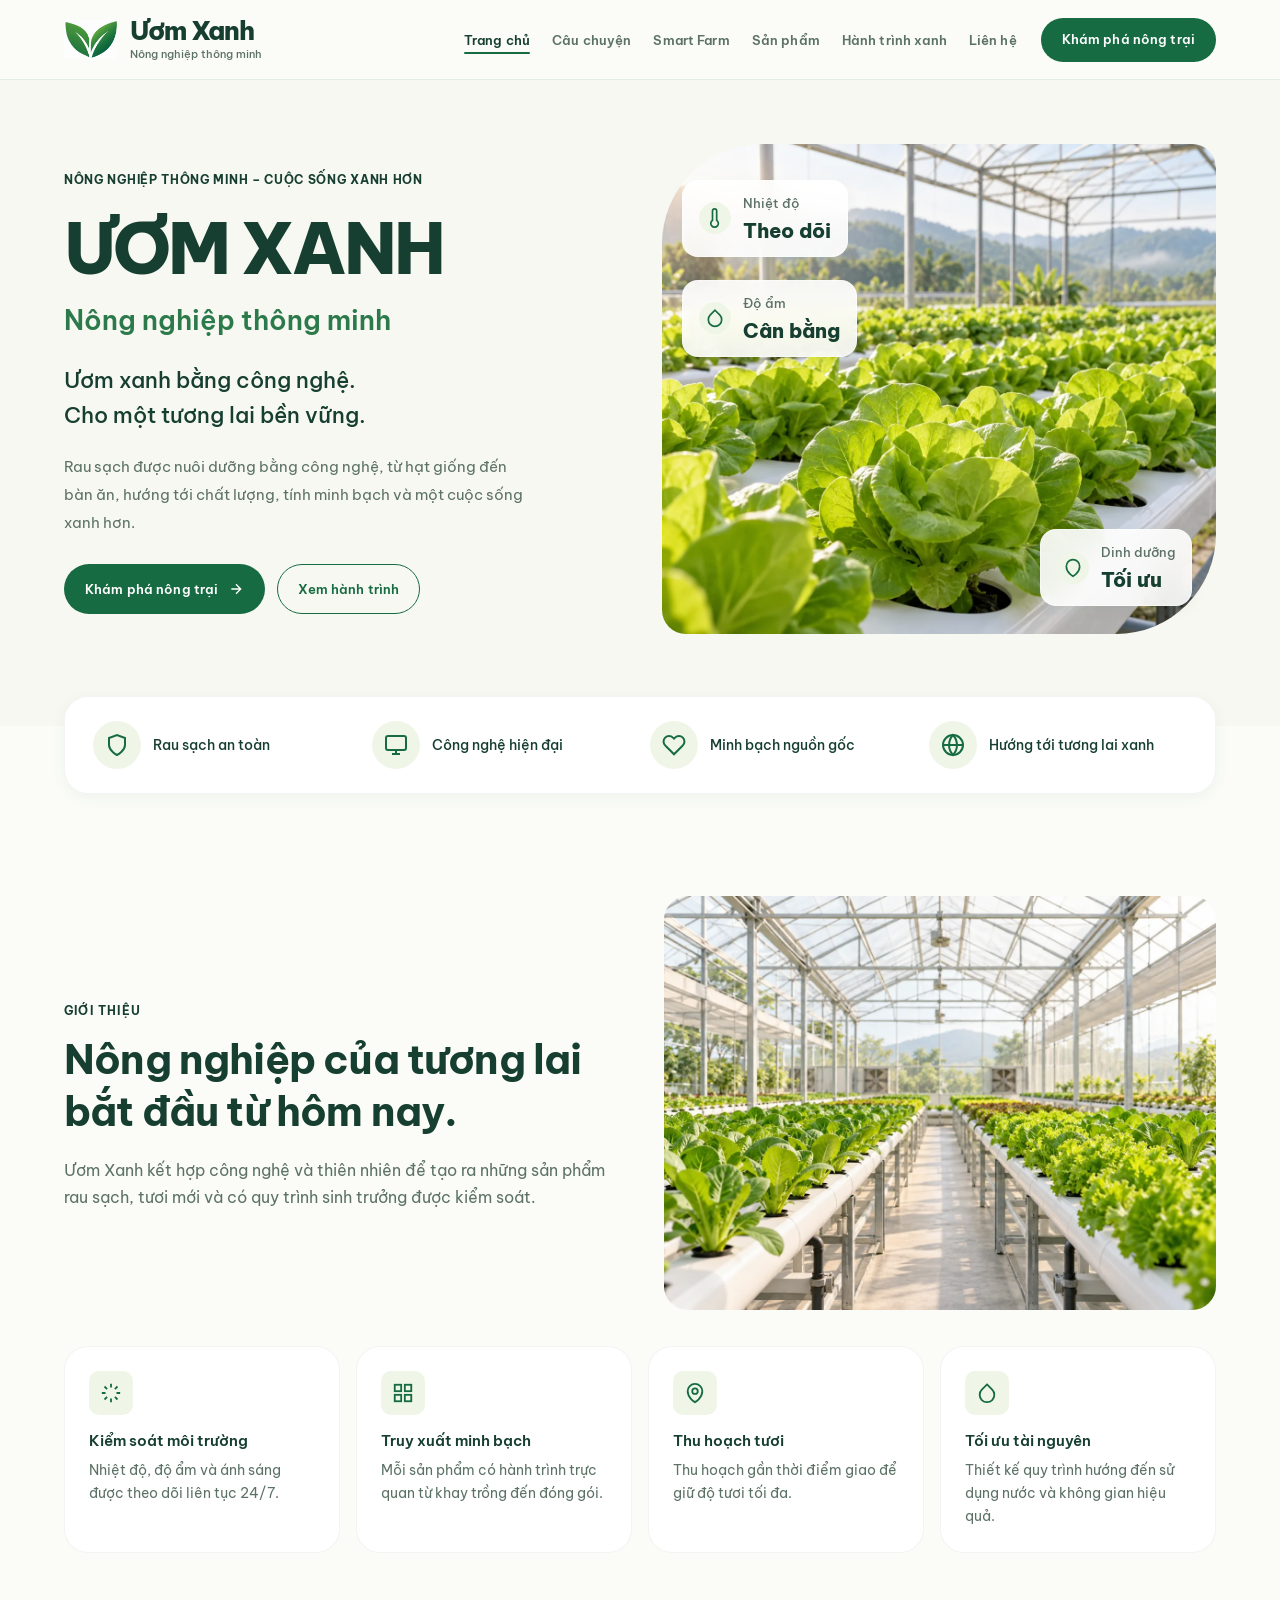
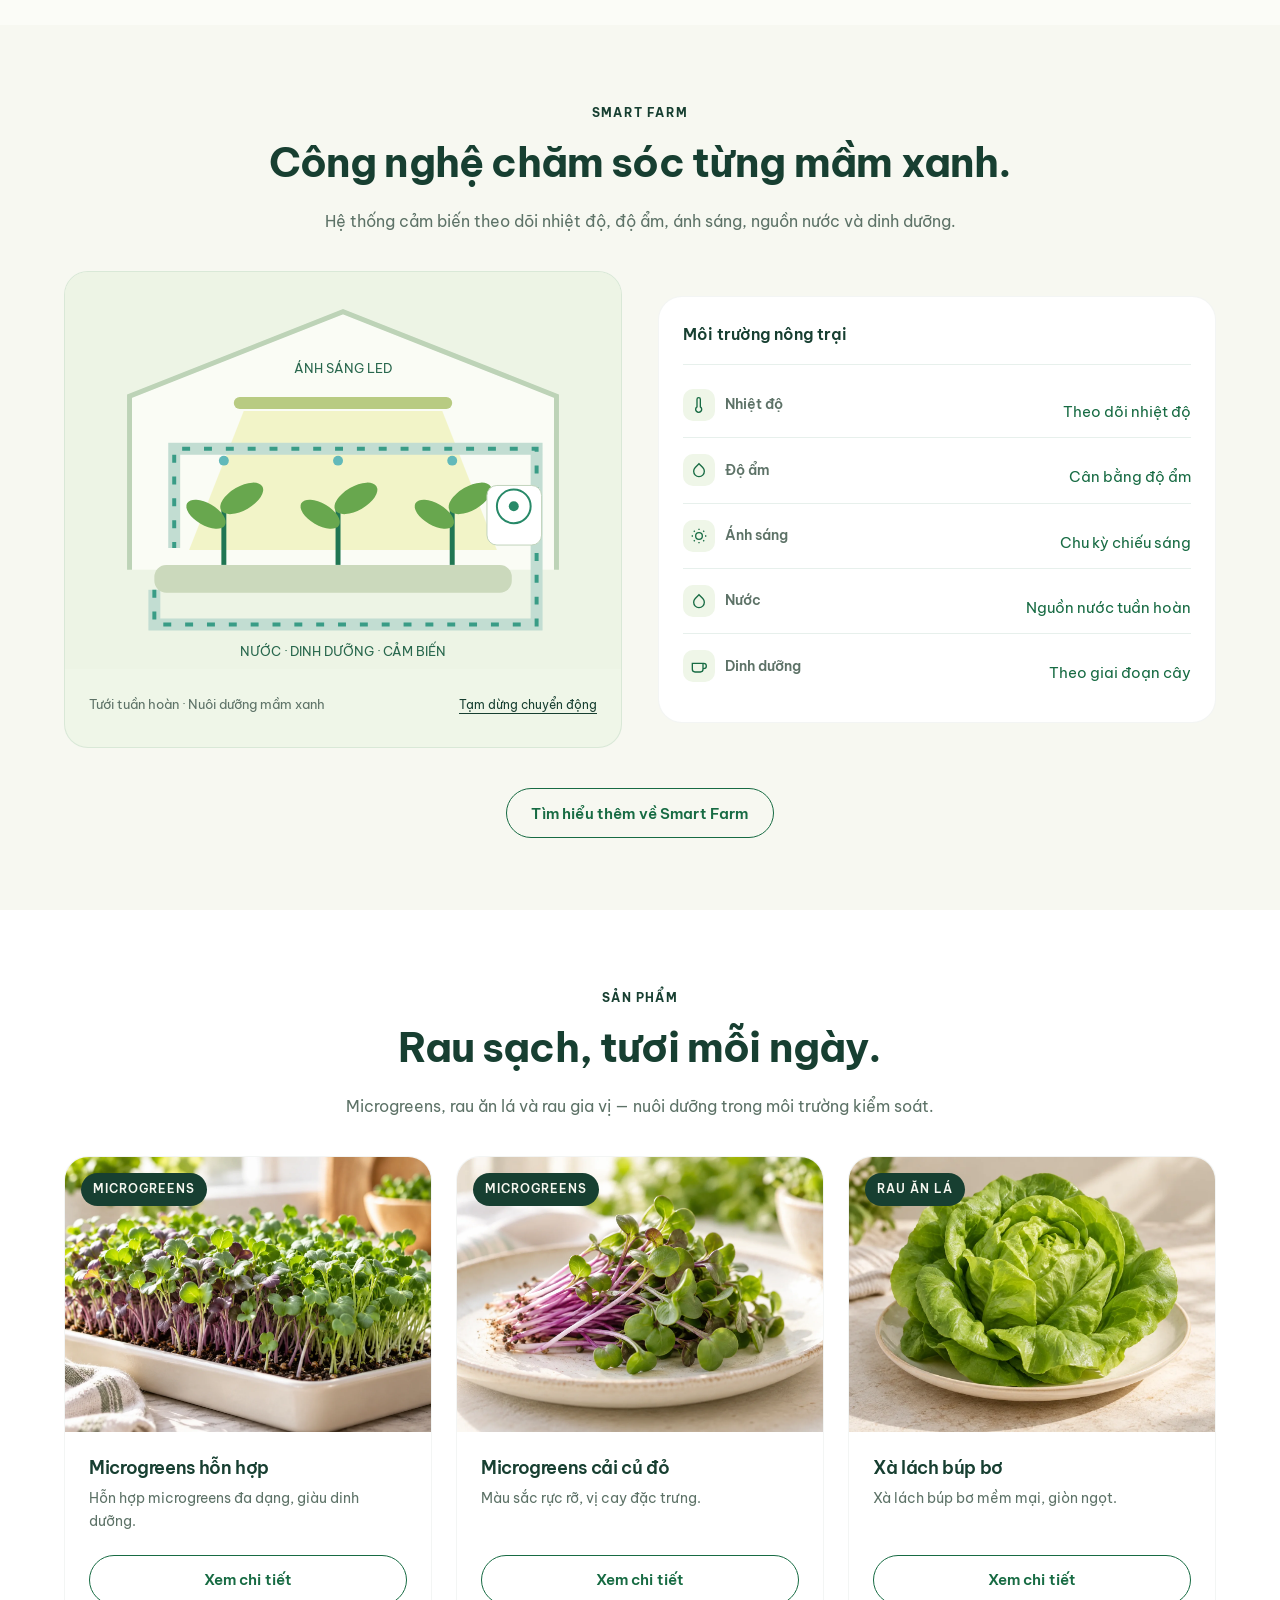
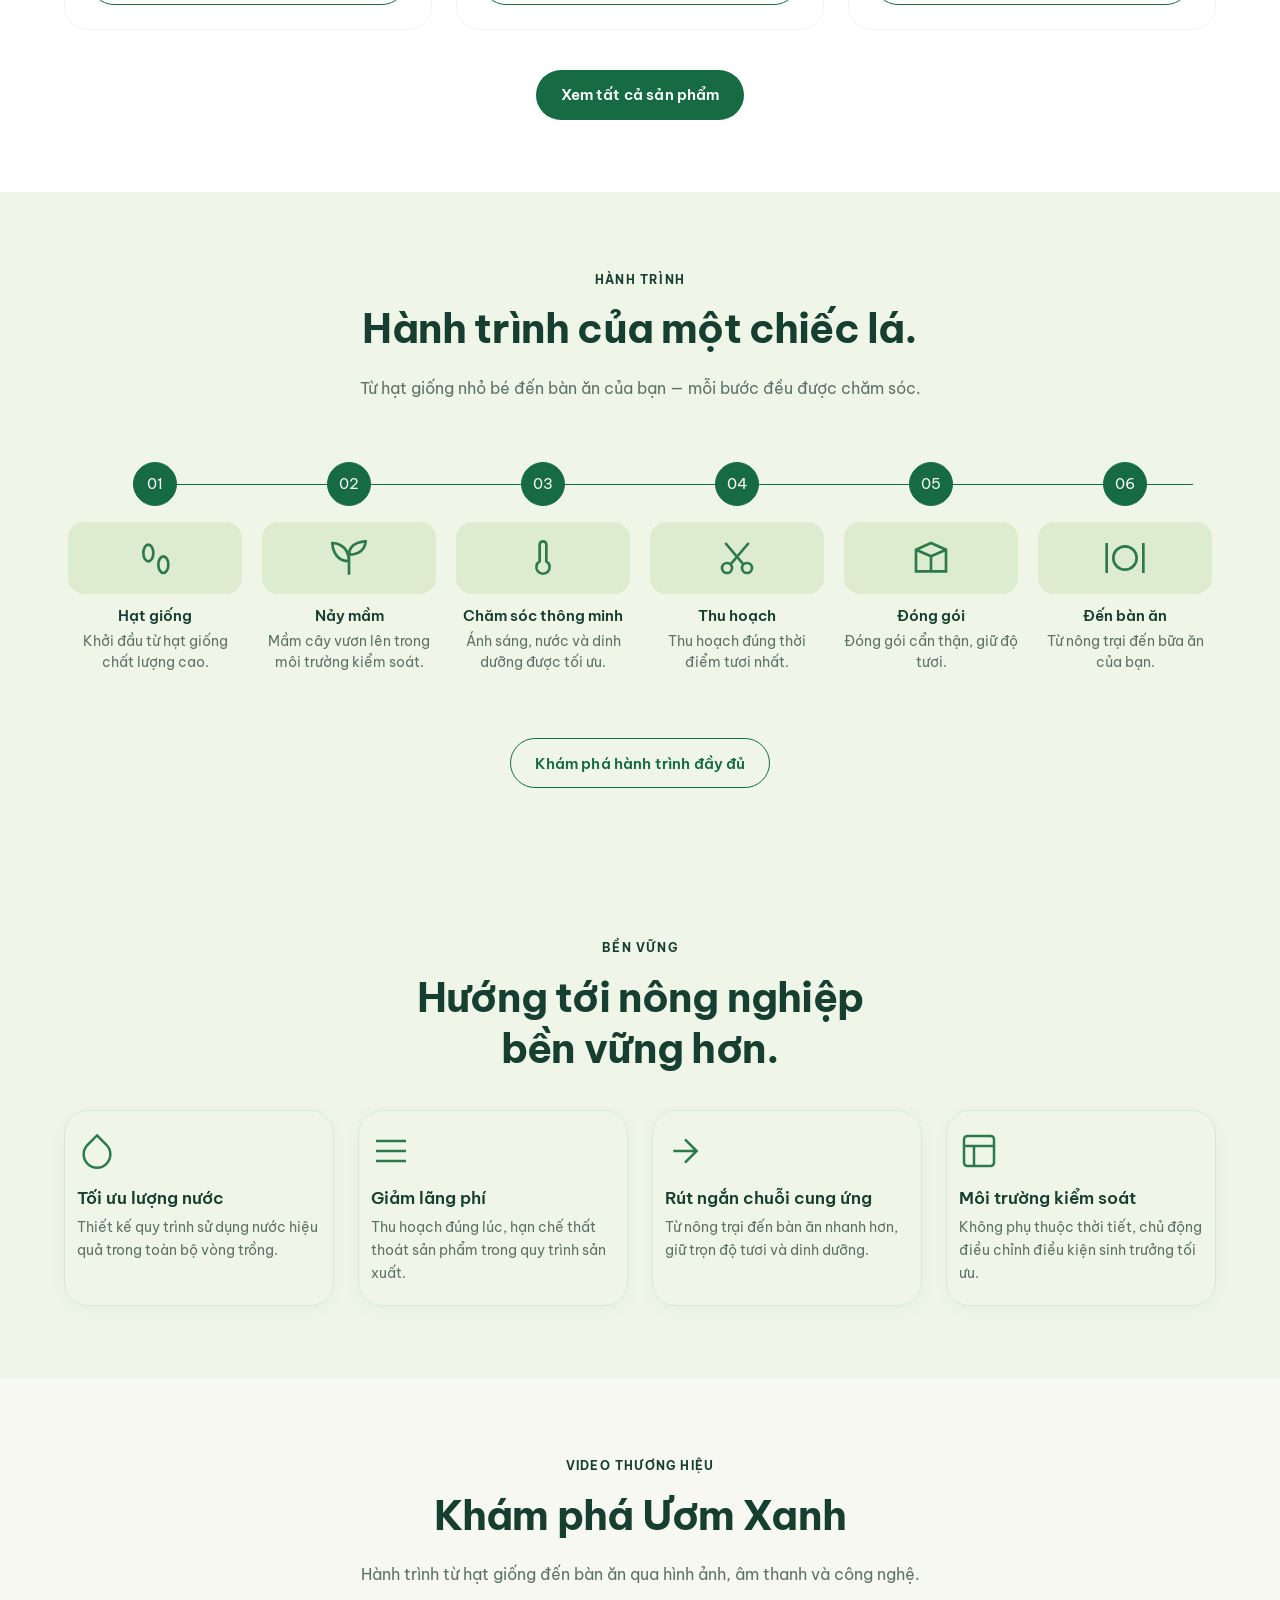
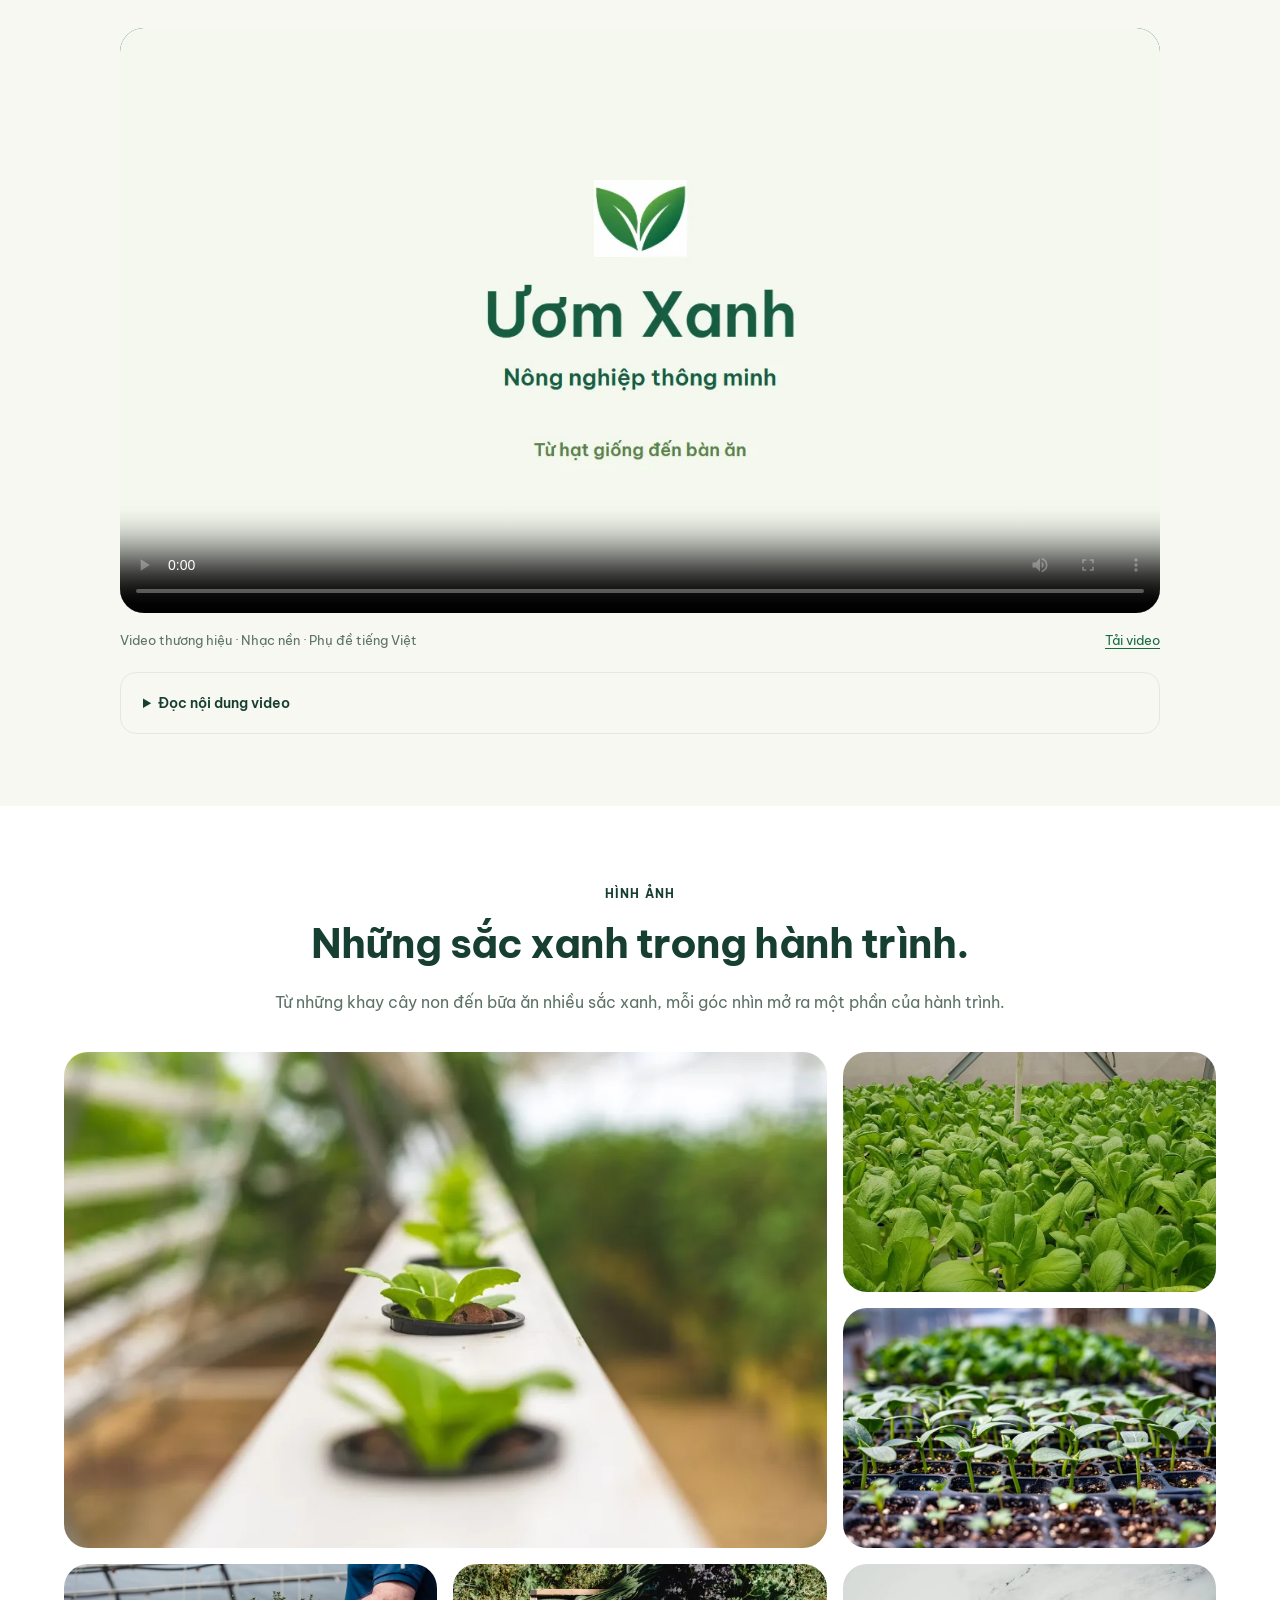
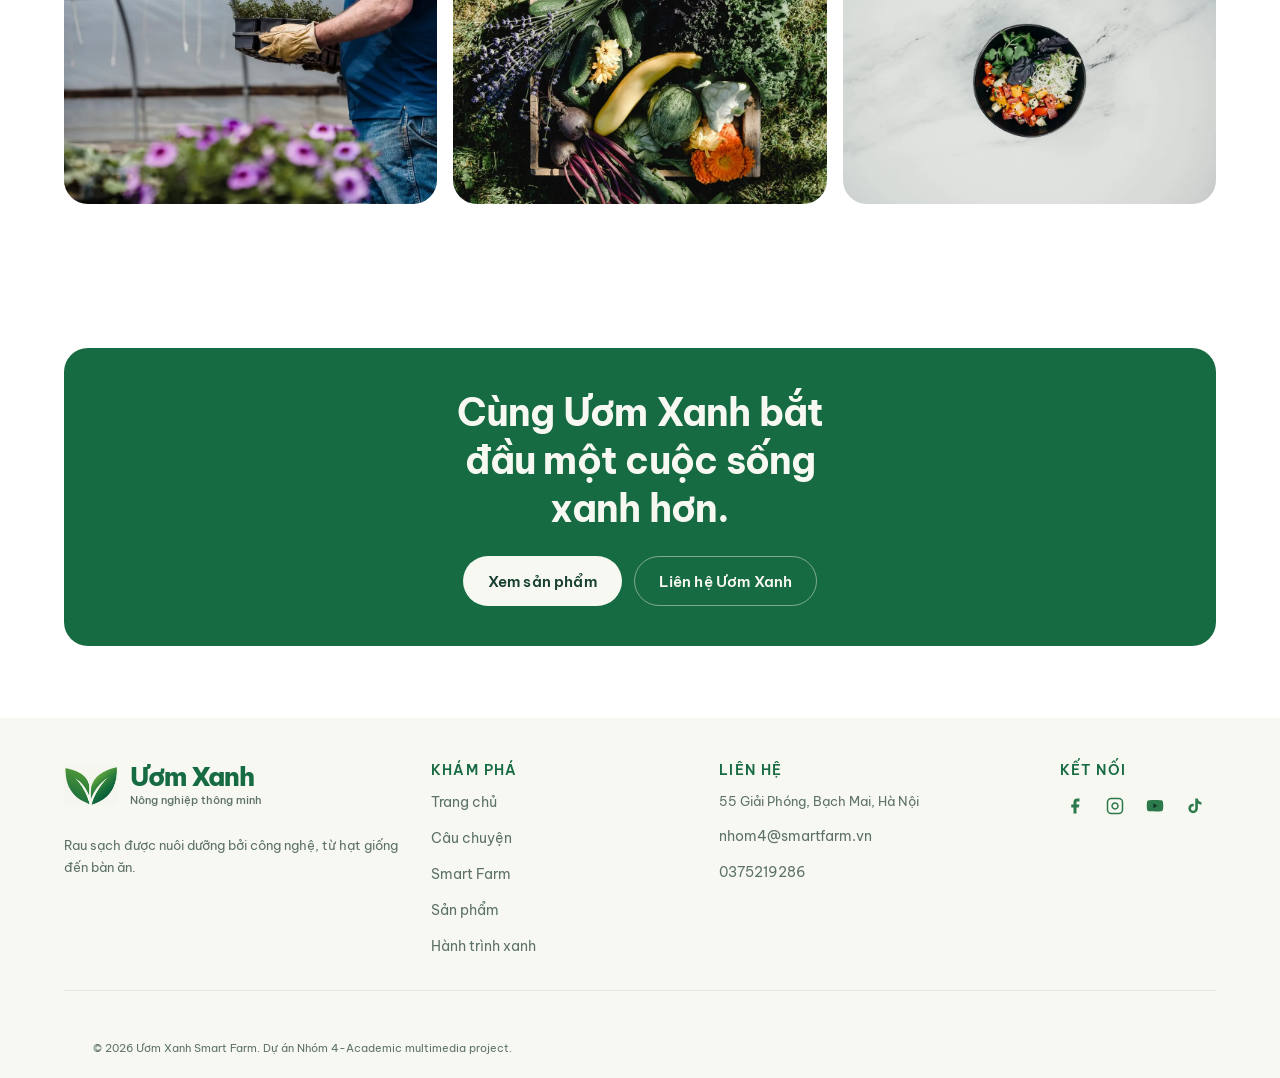
==== commit f102ad44: "Update" ====
--- a/lumileaf-smart-farm/index.html
+++ b/lumileaf-smart-farm/index.html
@@ -91,14 +91,14 @@
               <span class="hero-card__icon"><svg viewBox="0 0 24 24" fill="none" stroke="currentColor" stroke-width="2"><path d="M14 14.76V3.5a2.5 2.5 0 0 0-5 0v11.26a4.5 4.5 0 1 0 5 0z"/></svg></span>
               <div>
                 <p class="hero-card__label">Nhiệt độ</p>
-                <p class="hero-card__value">24°C</p>
+                <p class="hero-card__value">Theo dõi</p>
               </div>
             </div>
             <div class="hero-card hero-card--humid glass-card">
               <span class="hero-card__icon"><svg viewBox="0 0 24 24" fill="none" stroke="currentColor" stroke-width="2"><path d="M12 2.69l5.66 5.66a8 8 0 1 1-11.31 0z"/></svg></span>
               <div>
                 <p class="hero-card__label">Độ ẩm</p>
-                <p class="hero-card__value">65%</p>
+                <p class="hero-card__value">Cân bằng</p>
               </div>
             </div>
             <div class="hero-card hero-card--nutri glass-card">
@@ -108,7 +108,7 @@
                 <p class="hero-card__value">Tối ưu</p>
               </div>
             </div>
-            <p class="hero__note">Dữ liệu minh họa · Hình ảnh mô phỏng</p>
+
           </div>
         </div>
       </div>
@@ -199,11 +199,11 @@
 <g transform="translate(160 270)"><path d="M0 25V-35" stroke="#207653" stroke-width="5"/><g class="plant-leaves" fill="#68a74e"><ellipse cx="-18" cy="-26" rx="22" ry="11" transform="rotate(30 -18 -26)"/><ellipse cx="18" cy="-42" rx="24" ry="12" transform="rotate(-30 18 -42)"/></g></g><g transform="translate(275 270)"><path d="M0 25V-35" stroke="#207653" stroke-width="5"/><g class="plant-leaves" fill="#68a74e"><ellipse cx="-18" cy="-26" rx="22" ry="11" transform="rotate(30 -18 -26)"/><ellipse cx="18" cy="-42" rx="24" ry="12" transform="rotate(-30 18 -42)"/></g></g><g transform="translate(390 270)"><path d="M0 25V-35" stroke="#207653" stroke-width="5"/><g class="plant-leaves" fill="#68a74e"><ellipse cx="-18" cy="-26" rx="22" ry="11" transform="rotate(30 -18 -26)"/><ellipse cx="18" cy="-42" rx="24" ry="12" transform="rotate(-30 18 -42)"/></g></g><rect x="90" y="295" width="360" height="28" rx="12" fill="#cbd9bc"/>
 <rect x="425" y="215" width="55" height="60" rx="10" fill="white" stroke="#c2d4bc"/><circle cx="452" cy="236" r="5" fill="#278968"/><circle class="sensor-ring" cx="452" cy="236" r="17" fill="none" stroke="#278968" stroke-width="2"/>
 <g fill="#28674d" font-family="Be Vietnam Pro, sans-serif" font-size="13"><text x="280" y="102" text-anchor="middle">ÁNH SÁNG LED</text><text x="280" y="387" text-anchor="middle">NƯỚC · DINH DƯỠNG · CẢM BIẾN</text></g></svg>
-<figcaption class="motion-farm__caption"><p>Minh họa chuyển động · Tưới tuần hoàn</p><button type="button" data-motion-toggle hidden>Tạm dừng chuyển động</button></figcaption></figure>
+<figcaption class="motion-farm__caption"><p>Tưới tuần hoàn · Nuôi dưỡng mầm xanh</p><button type="button" data-motion-toggle hidden>Tạm dừng chuyển động</button></figcaption></figure>
           <div class="dashboard reveal reveal-delay-2">
             <div class="dashboard__header">
               <span class="dashboard__title">Môi trường nông trại</span>
-              <span class="dashboard__status"><span class="dashboard__status-dot"></span> Minh họa</span>
+
             </div>
             <div class="dashboard__grid">
               <div class="metric-card">
@@ -211,43 +211,43 @@
                   <div class="metric-card__icon"><svg viewBox="0 0 24 24" fill="none" stroke="currentColor" stroke-width="2"><path d="M14 14.76V3.5a2.5 2.5 0 0 0-5 0v11.26a4.5 4.5 0 1 0 5 0z"/></svg></div>
                   <span class="metric-card__label">Nhiệt độ</span>
                 </div>
-                <div class="metric-card__value" data-metric data-base="24" data-variance="0.3" data-unit="°C" data-decimals="1">24.0°C</div>
-                <div class="metric-card__bar"><div class="metric-card__bar-fill" data-width="72"></div></div>
+                <p class="metric-card__explanation">Theo dõi nhiệt độ</p>
+
               </div>
               <div class="metric-card">
                 <div class="metric-card__header">
                   <div class="metric-card__icon"><svg viewBox="0 0 24 24" fill="none" stroke="currentColor" stroke-width="2"><path d="M12 2.69l5.66 5.66a8 8 0 1 1-11.31 0z"/></svg></div>
                   <span class="metric-card__label">Độ ẩm</span>
                 </div>
-                <div class="metric-card__value" data-metric data-base="68" data-variance="2" data-unit="%" data-decimals="0">65%</div>
-                <div class="metric-card__bar"><div class="metric-card__bar-fill" data-width="68"></div></div>
+                <p class="metric-card__explanation">Cân bằng độ ẩm</p>
+
               </div>
               <div class="metric-card">
                 <div class="metric-card__header">
                   <div class="metric-card__icon"><svg viewBox="0 0 24 24" fill="none" stroke="currentColor" stroke-width="2"><circle cx="12" cy="12" r="5"/><path d="M12 1v2M12 21v2M4.22 4.22l1.42 1.42M18.36 18.36l1.42 1.42M1 12h2M21 12h2M4.22 19.78l1.42-1.42M18.36 5.64l1.42-1.42"/></svg></div>
                   <span class="metric-card__label">Ánh sáng</span>
                 </div>
-                <div class="metric-card__value" data-metric data-base="72" data-variance="3" data-unit="%" data-decimals="0">72%</div>
-                <div class="metric-card__bar"><div class="metric-card__bar-fill" data-width="72"></div></div>
+                <p class="metric-card__explanation">Chu kỳ chiếu sáng</p>
+
               </div>
               <div class="metric-card">
                 <div class="metric-card__header">
                   <div class="metric-card__icon"><svg viewBox="0 0 24 24" fill="none" stroke="currentColor" stroke-width="2"><path d="M12 2.69l5.66 5.66a8 8 0 1 1-11.31 0z"/></svg></div>
                   <span class="metric-card__label">Nước</span>
                 </div>
-                <div class="metric-card__value" data-metric data-base="81" data-variance="2" data-unit="%" data-decimals="0">81%</div>
-                <div class="metric-card__bar"><div class="metric-card__bar-fill" data-width="81"></div></div>
+                <p class="metric-card__explanation">Nguồn nước tuần hoàn</p>
+
               </div>
               <div class="metric-card">
                 <div class="metric-card__header">
                   <div class="metric-card__icon"><svg viewBox="0 0 24 24" fill="none" stroke="currentColor" stroke-width="2"><path d="M18 8h1a4 4 0 0 1 0 8h-1M2 8h16v9a4 4 0 0 1-4 4H6a4 4 0 0 1-4-4V8z"/></svg></div>
                   <span class="metric-card__label">Dinh dưỡng</span>
                 </div>
-                <div class="metric-card__value" data-metric data-base="76" data-variance="2" data-unit="%" data-decimals="0">76%</div>
-                <div class="metric-card__bar"><div class="metric-card__bar-fill" data-width="76"></div></div>
-              </div>
-            </div>
-            <p class="dashboard__note">Dữ liệu mô phỏng cho mục đích minh họa.</p>
+                <p class="metric-card__explanation">Theo giai đoạn cây</p>
+
+              </div>
+            </div>
+
           </div>
         </div>
         <div class="section-cta">
@@ -403,7 +403,7 @@
         <div class="video-player-wrap reveal"><video id="brand-video" controls playsinline preload="metadata" poster="assets/video/uom-xanh-poster.webp" aria-label="Video Ươm Xanh: từ hạt giống đến bàn ăn" aria-describedby="film-status"><source src="assets/video/uom-xanh-brand.mp4" type="video/mp4"><track kind="subtitles" src="assets/video/uom-xanh-vi.vtt" srclang="vi" label="Tiếng Việt" default>Trình duyệt không hỗ trợ video. Bạn có thể tải video ở liên kết bên dưới.</video></div>
 <div class="film-meta"><span id="film-status">Video thương hiệu · Nhạc nền · Phụ đề tiếng Việt</span><a href="assets/video/uom-xanh-brand.mp4" download>Tải video</a></div>
 <p id="film-error" class="film-error" hidden>Không thể tải video. Vui lòng thử lại hoặc tải tệp bằng liên kết phía trên.</p>
-<details class="film-transcript"><summary>Đọc nội dung video</summary><p>Ươm Xanh – Nông nghiệp thông minh. Khởi đầu từ hạt giống được chọn lọc. Ánh sáng, nước và dinh dưỡng đồng hành cùng mầm xanh. Theo dõi môi trường, chăm sóc từng giai đoạn. Thu hoạch đúng lúc, giữ trọn sự tươi lành. Đóng gói cẩn thận, nối gần nông trại và bàn ăn. Cùng vun đắp một lối sống xanh, bền vững.</p><p>Video dựng từ ảnh minh họa, chuyển động và nhạc nền không lời do dự án tạo.</p></details>
+<details class="film-transcript"><summary>Đọc nội dung video</summary><p>Ươm Xanh – Nông nghiệp thông minh. Khởi đầu từ hạt giống được chọn lọc. Ánh sáng, nước và dinh dưỡng đồng hành cùng mầm xanh. Theo dõi môi trường, chăm sóc từng giai đoạn. Thu hoạch đúng lúc, giữ trọn sự tươi lành. Đóng gói cẩn thận, nối gần nông trại và bàn ăn. Cùng vun đắp một lối sống xanh, bền vững.</p></details>
       </div>
     </section>
 
@@ -413,7 +413,7 @@
         <div class="section__header section__header--center reveal">
           <span class="section__eyebrow">Hình ảnh</span>
           <h2 class="section__title">Những sắc xanh trong hành trình.</h2>
-          <p class="section__desc">Hình ảnh minh họa cho mô hình và định hướng của Ươm Xanh.</p>
+          <p class="section__desc">Từ những khay cây non đến bữa ăn nhiều sắc xanh, mỗi góc nhìn mở ra một phần của hành trình.</p>
         </div>
         <div class="gallery-grid reveal"><div class="gallery-item"><img src="assets/images/gallery/gallery-1.webp" alt="Rau xà lách được trồng bằng phương pháp thủy canh" loading="lazy"></div>
 <div class="gallery-item"><img src="assets/images/gallery/gallery-2.webp" alt="Những luống cây xanh trong nhà kính" loading="lazy"></div>
@@ -421,7 +421,7 @@
 <div class="gallery-item"><img src="assets/images/gallery/gallery-4.webp" alt="Người làm vườn mang khay cây giống" loading="lazy"></div>
 <div class="gallery-item"><img src="assets/images/gallery/gallery-5.webp" alt="Rau củ tươi trong thùng gỗ" loading="lazy"></div>
 <div class="gallery-item"><img src="assets/images/gallery/gallery-6.webp" alt="Bữa ăn xanh với rau trộn" loading="lazy"></div>
-</div><p class="media-credit">Ảnh tư liệu: Pexels · <a href="https://www.pexels.com/license/" target="_blank" rel="noopener">Giấy phép sử dụng</a>. Nguồn ảnh chi tiết được lưu trong tài liệu dự án.</p>
+</div>
 </div>
 </section>
 
--- a/lumileaf-smart-farm/css/multimedia.css
+++ b/lumileaf-smart-farm/css/multimedia.css
@@ -54,3 +54,4 @@
  .film-meta { font-size: .76rem; }
  .journey-step__image:has(svg) { height: 56px; }
 }
+.metric-card__explanation { font-size:.95rem; line-height:1.6; color:var(--green-dark); margin-top:14px; }
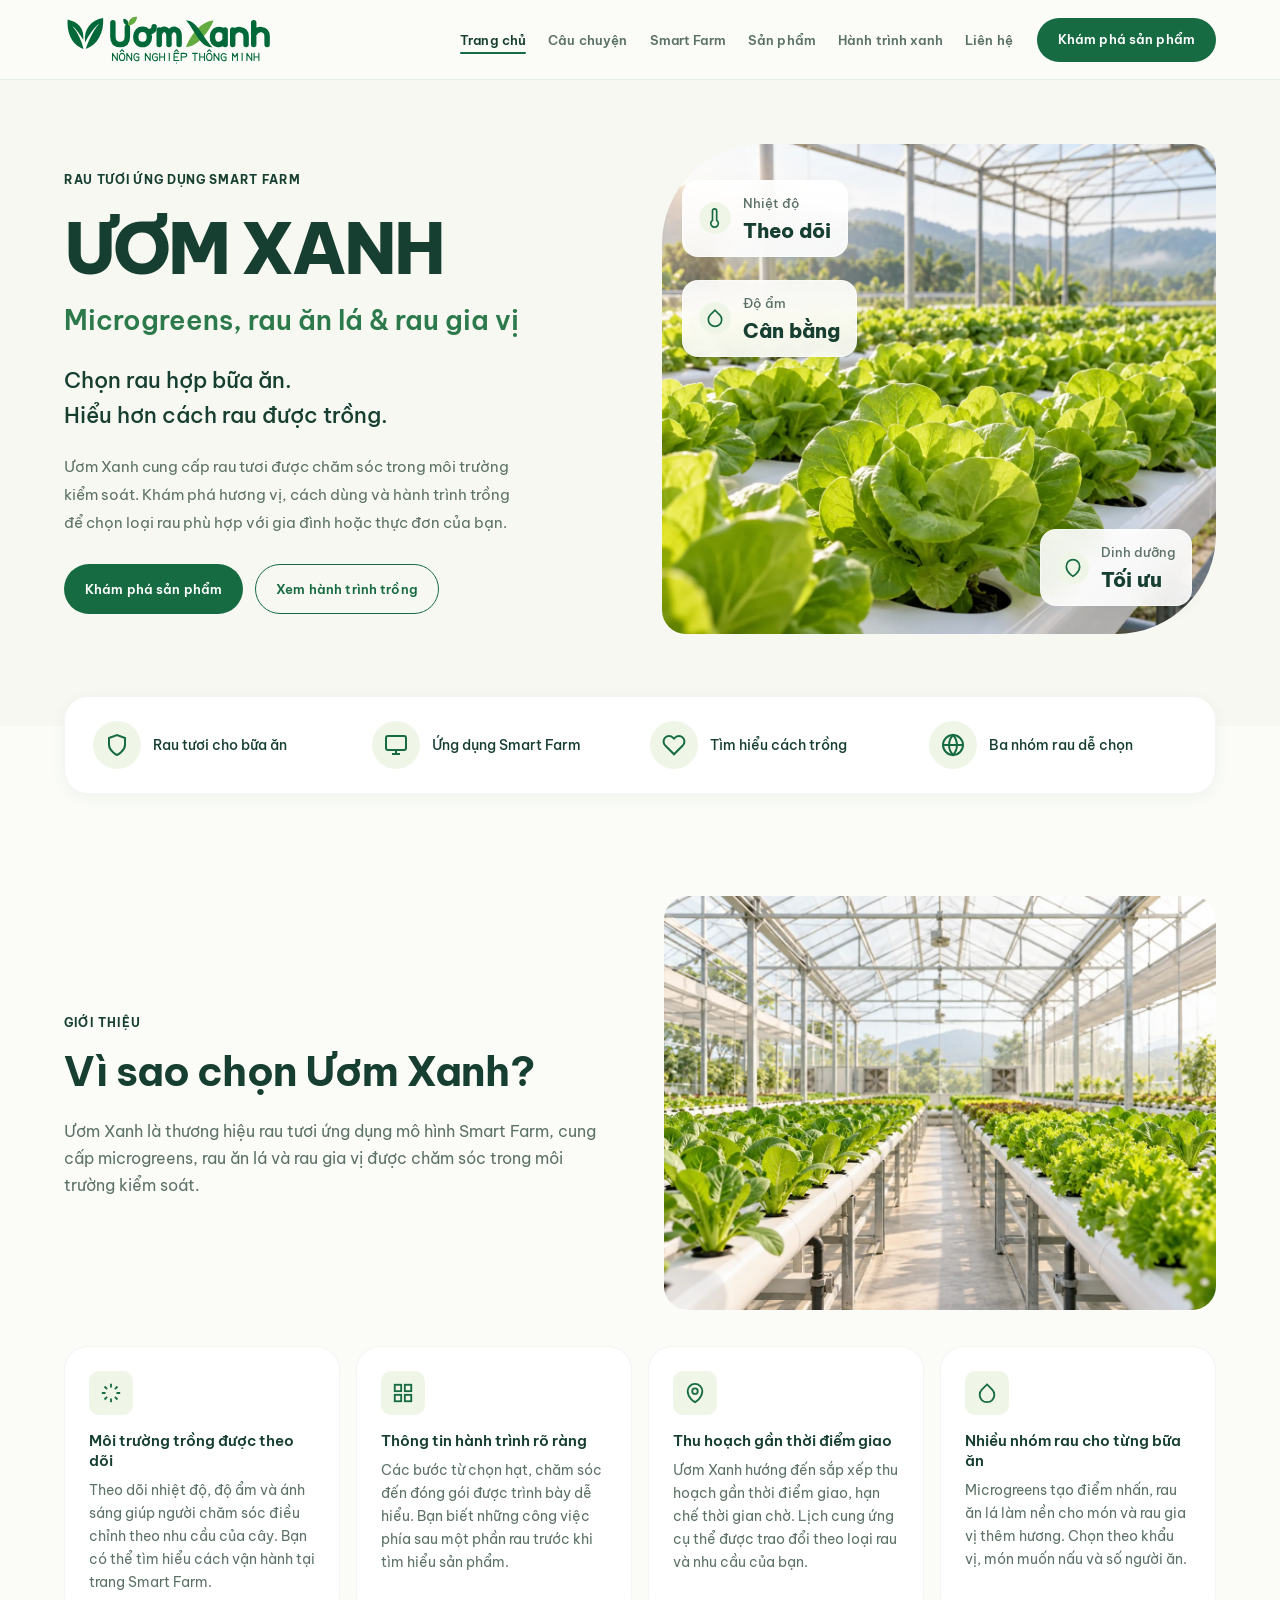
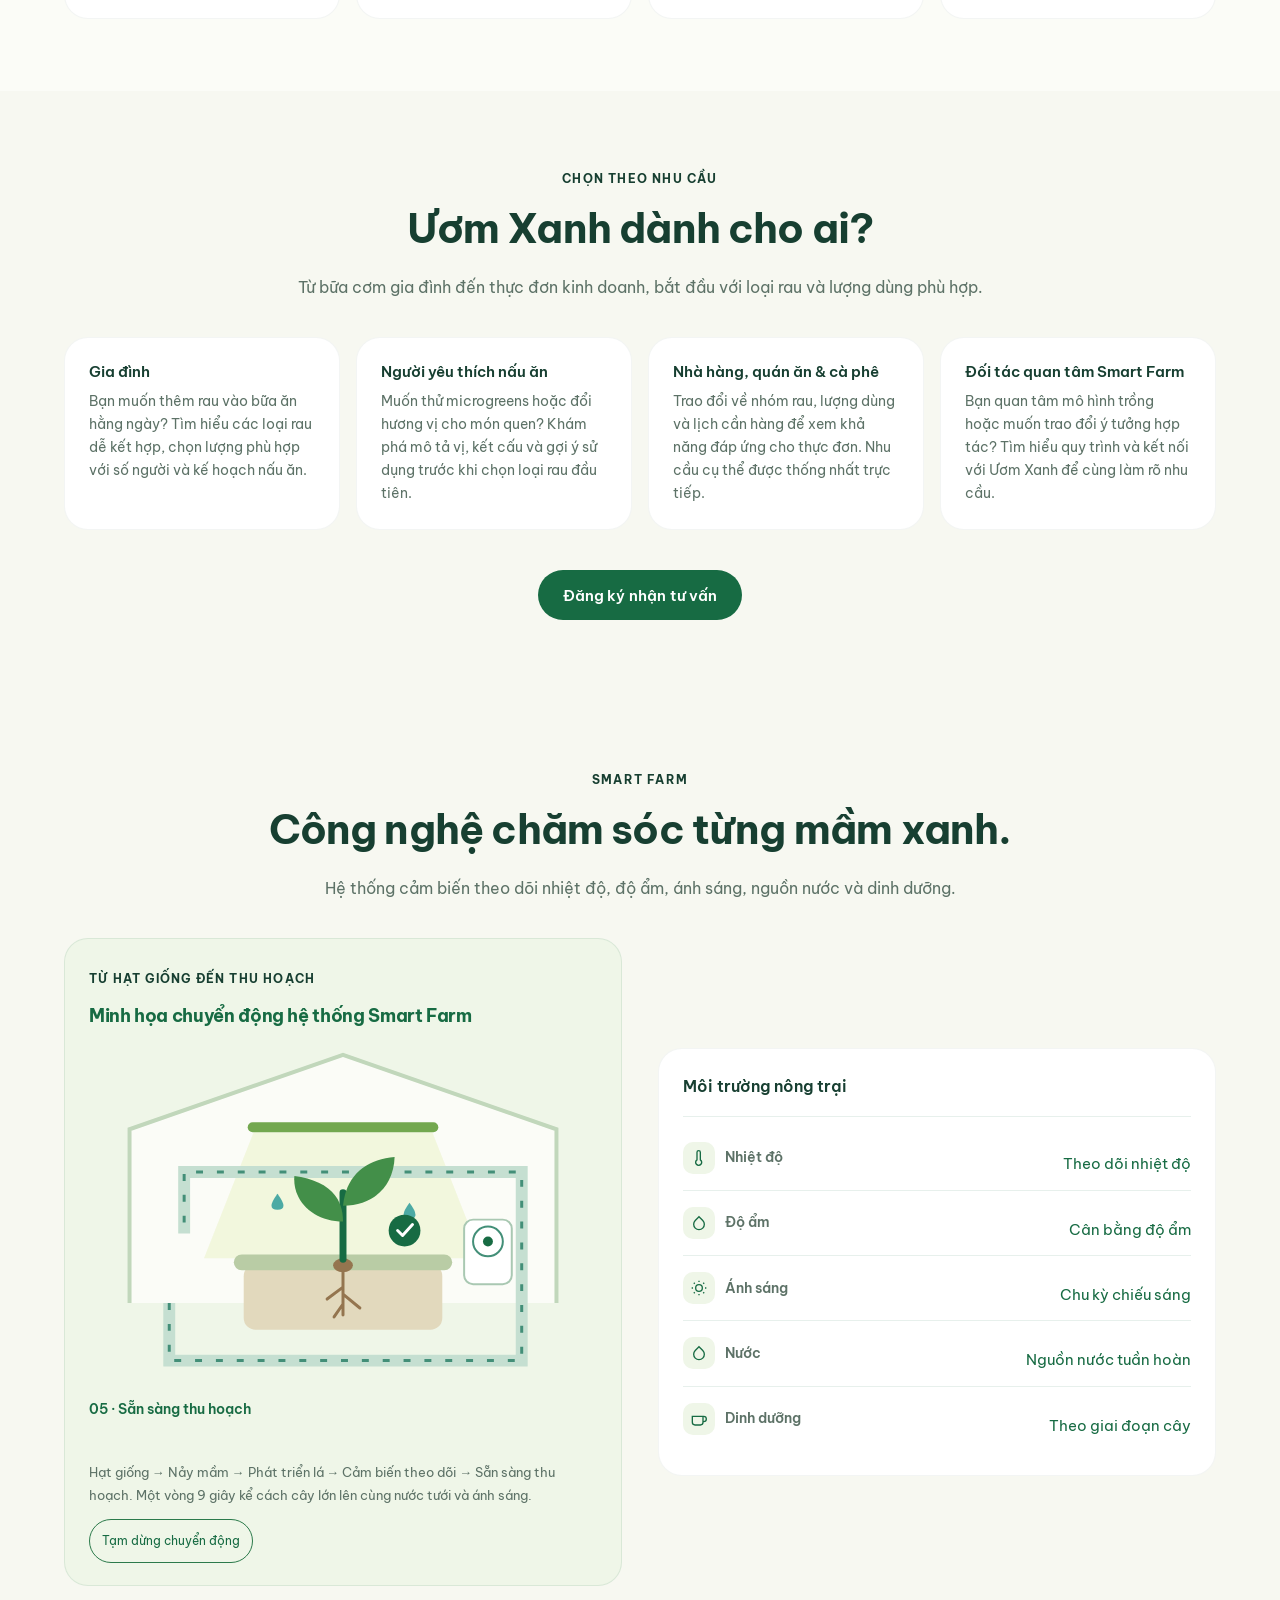
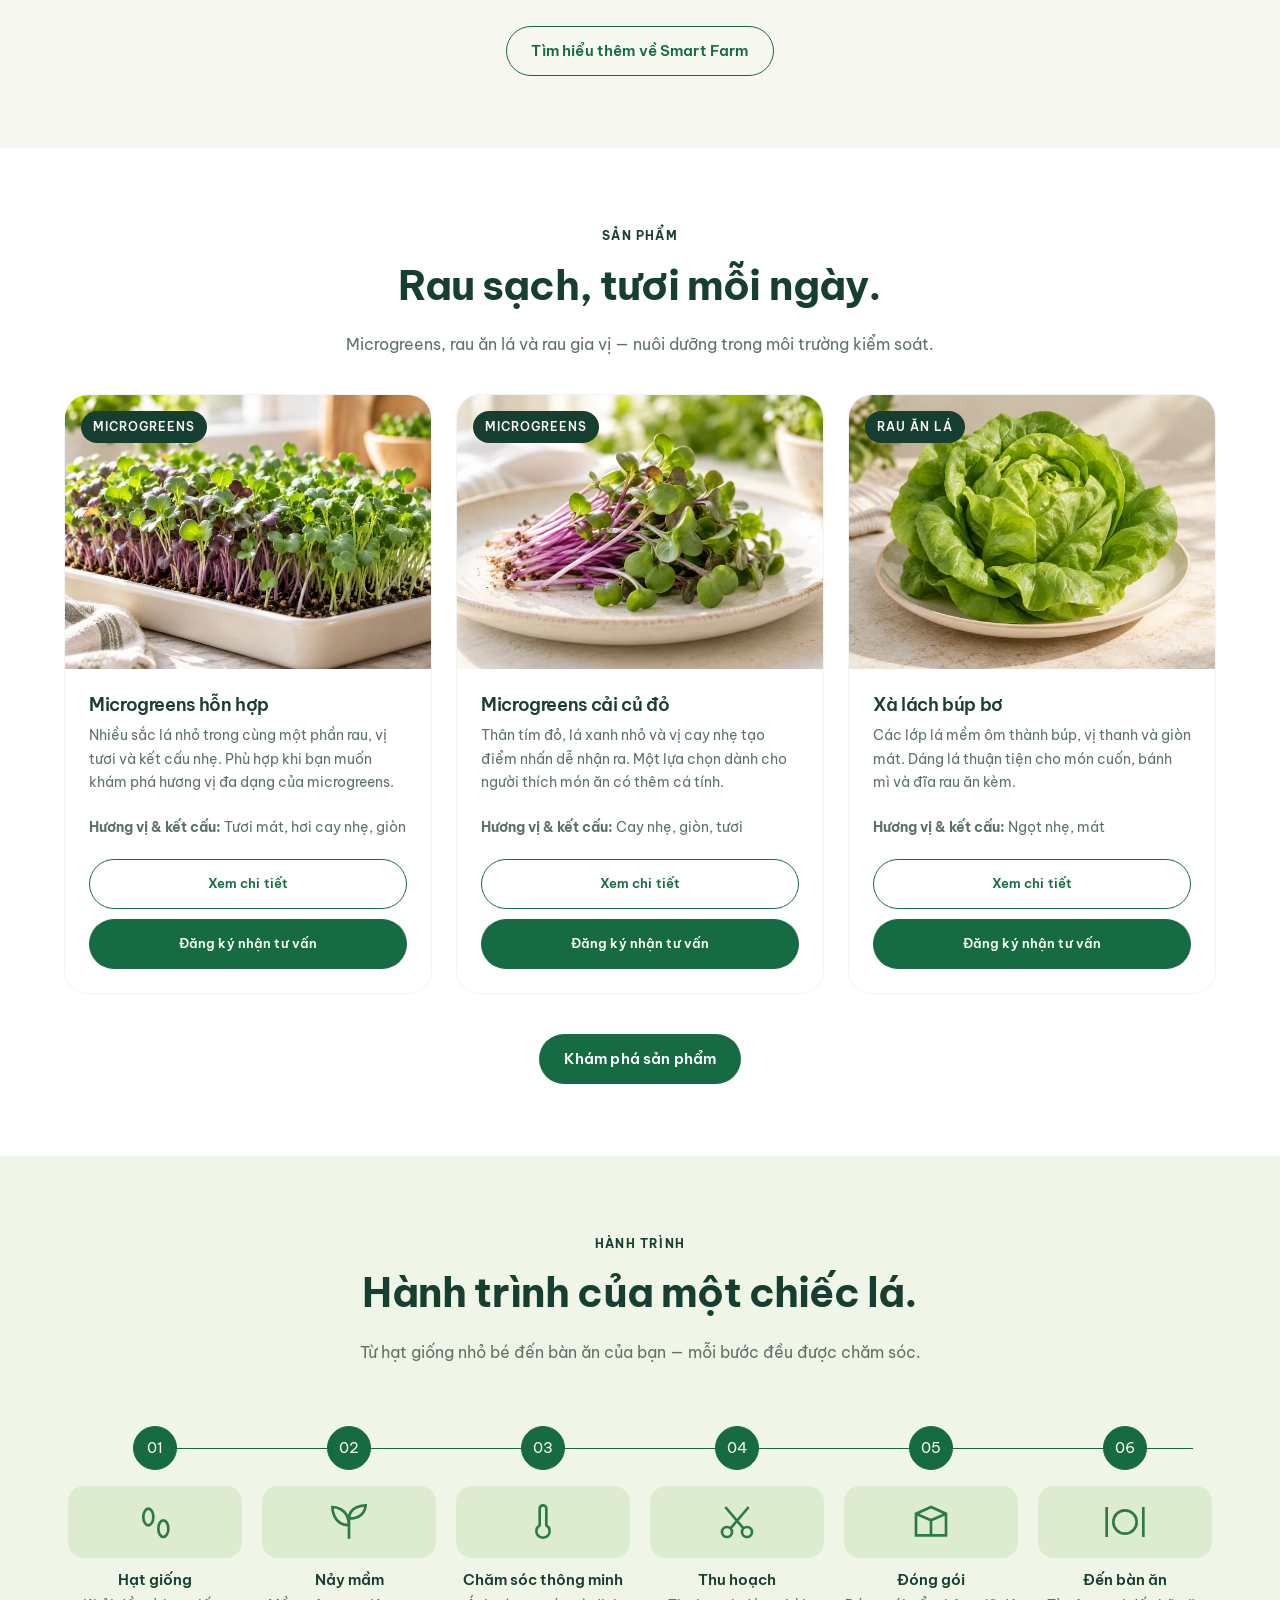
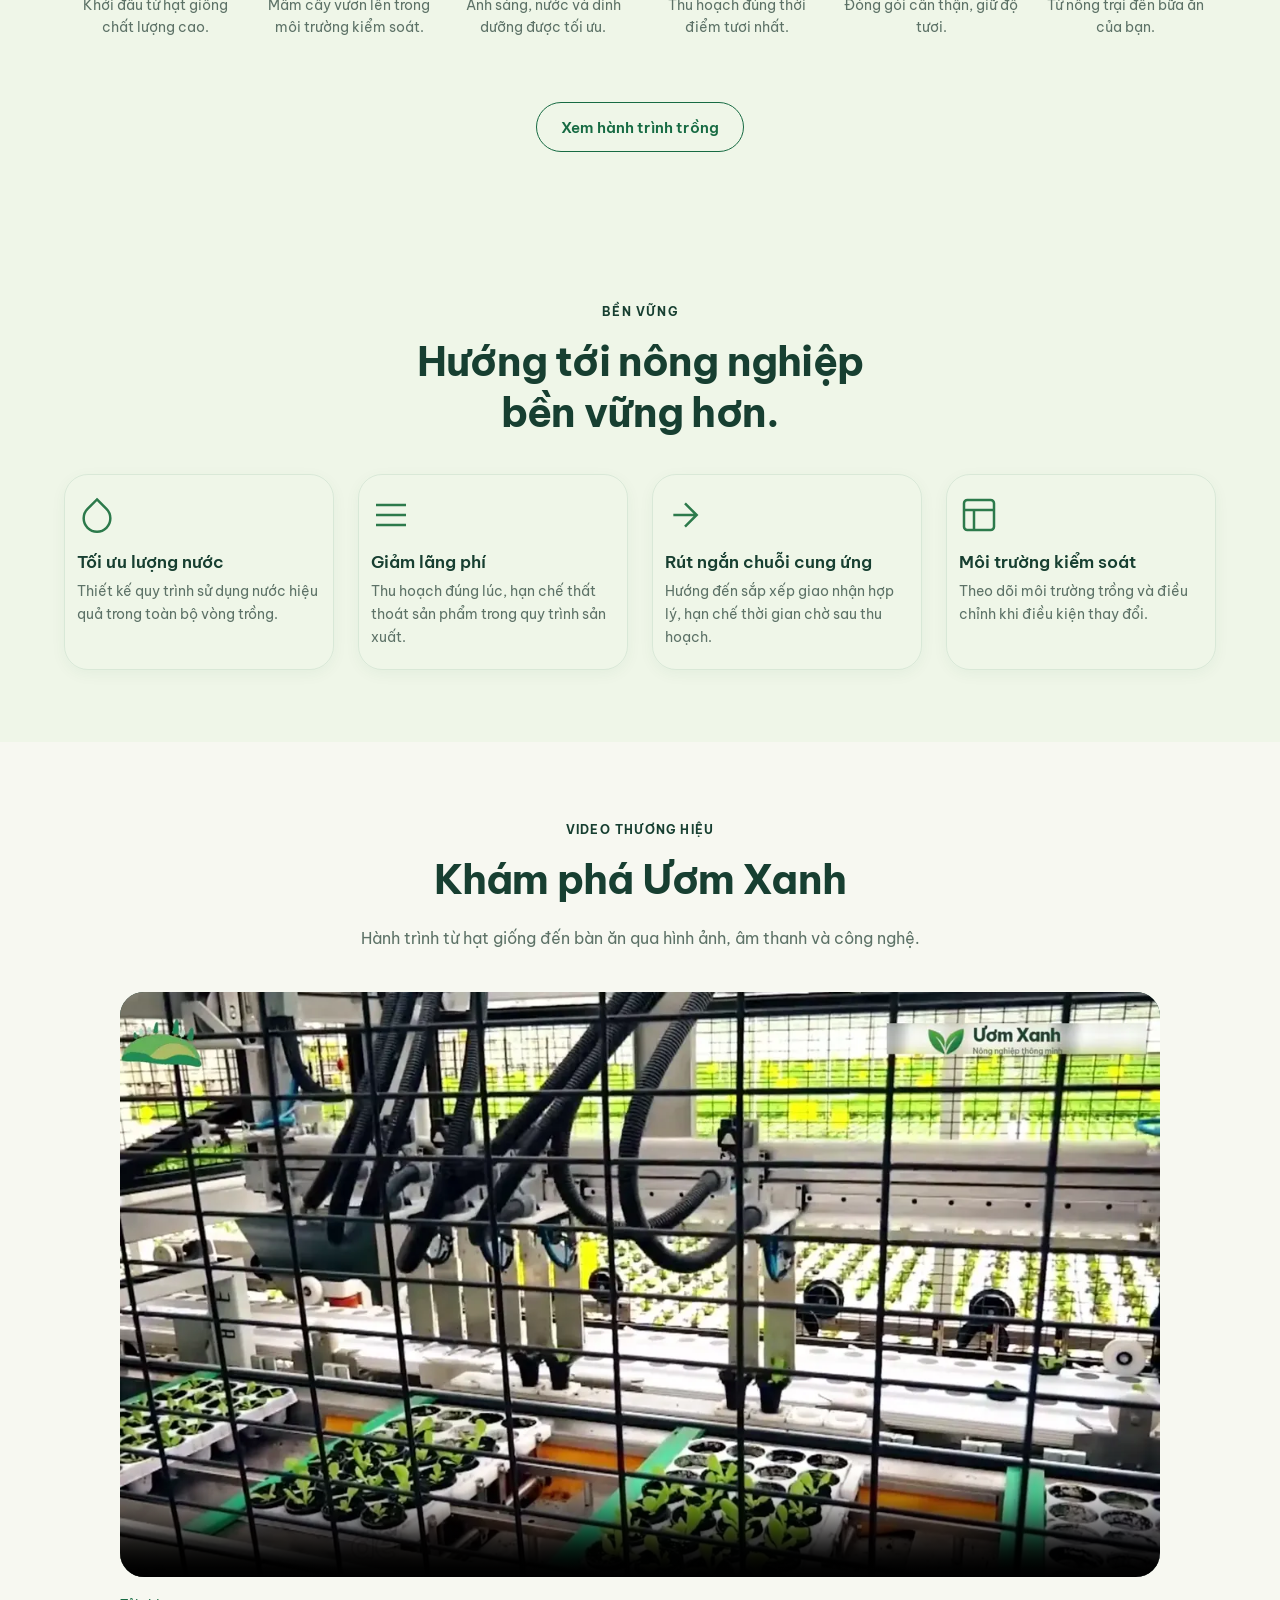
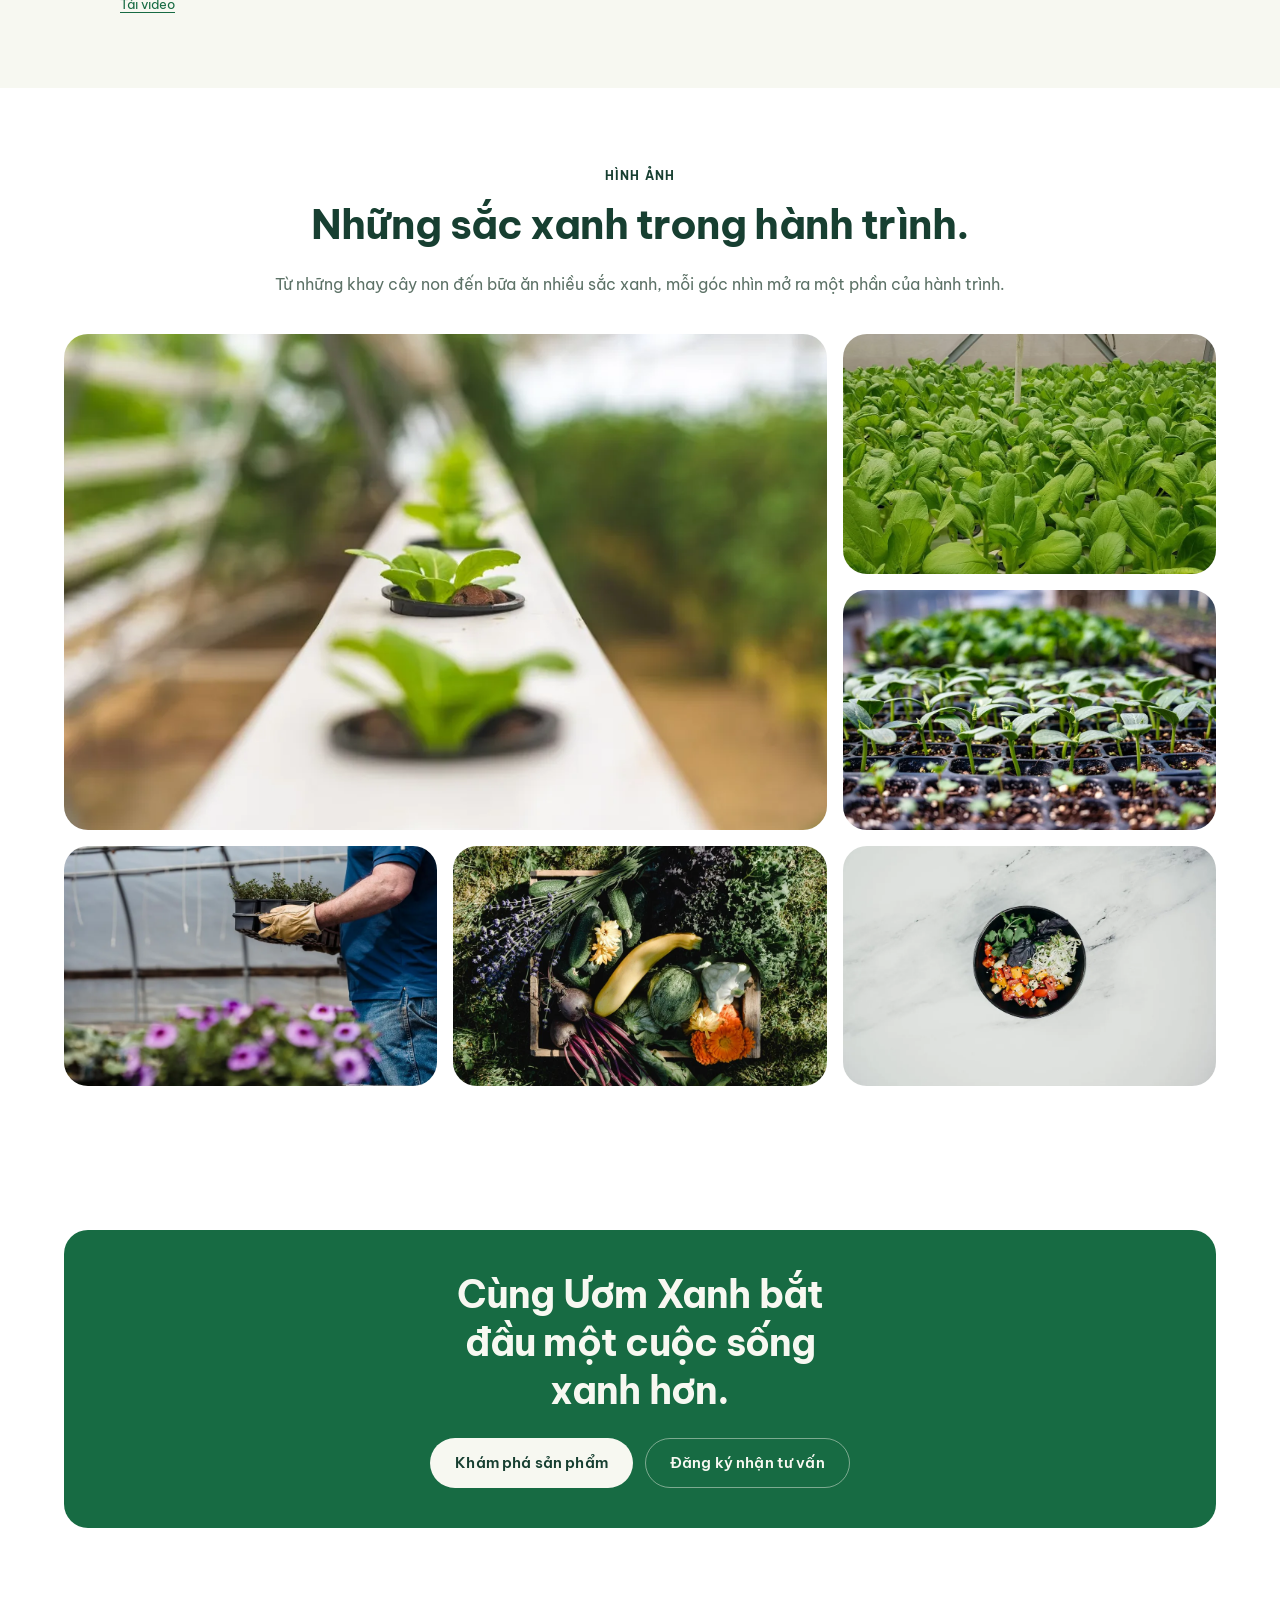
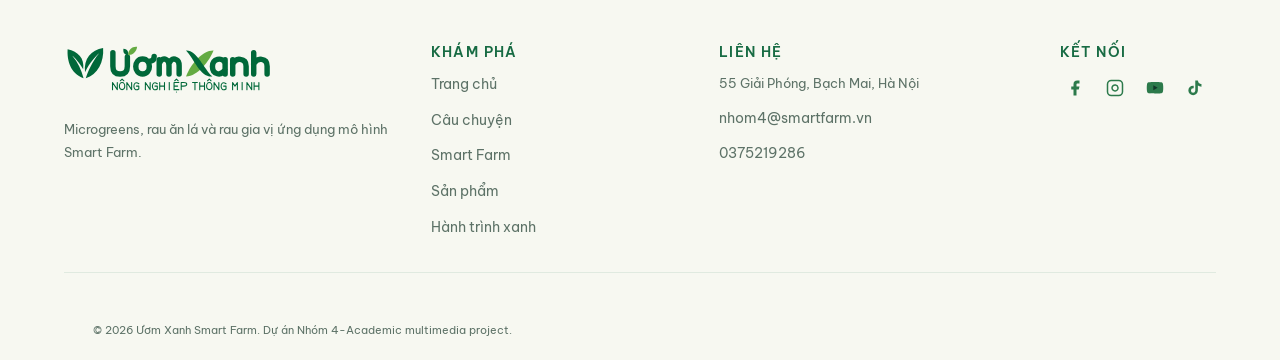
==== commit de99bcbc: "update website without large video" ====
--- a/lumileaf-smart-farm/index.html
+++ b/lumileaf-smart-farm/index.html
@@ -3,13 +3,13 @@
 <head>
   <meta charset="UTF-8">
   <meta name="viewport" content="width=device-width, initial-scale=1.0">
-  <meta name="description" content="Ươm Xanh – Nông nghiệp thông minh. Rau sạch được nuôi dưỡng bằng công nghệ, từ hạt giống đến bàn ăn.">
+  <meta name="description" content="Ươm Xanh cung cấp microgreens, rau ăn lá và rau gia vị ứng dụng Smart Farm. Khám phá sản phẩm, cách dùng và hành trình trồng.">
   <meta property="og:title" content="Ươm Xanh – Nông nghiệp thông minh">
-  <meta property="og:description" content="Rau sạch được nuôi dưỡng bằng công nghệ, từ hạt giống đến bàn ăn.">
+  <meta property="og:description" content="Microgreens, rau ăn lá và rau gia vị được chăm sóc trong môi trường kiểm soát.">
   <meta property="og:type" content="website">
   <meta property="og:image" content="assets/images/hero/greenhouse.webp">
   <title>Trang chủ | Ươm Xanh – Nông nghiệp thông minh</title>
-  <link rel="icon" href="assets/logo/two-leaves.svg" type="image/svg+xml">
+  <link rel="icon" href="assets/logo/uom-xanh-favicon.svg" type="image/svg+xml">
   <link rel="stylesheet" href="css/fonts.css">
   <link rel="stylesheet" href="css/reset.css">
   <link rel="stylesheet" href="css/variables.css">
@@ -25,11 +25,7 @@
   <header class="header" role="banner">
     <div class="container header__inner">
       <a href="index.html" class="nav__logo" aria-label="Ươm Xanh - Trang chủ">
-        <div class="brand-icon"><img src="assets/logo/two-leaves.svg" alt="" width="54" height="40"></div>
-        <div class="brand-logo">
-          <div class="brand-logo__main">Ươm Xanh</div>
-          <div class="brand-logo__sub">Nông nghiệp thông minh</div>
-        </div>
+        <img class="brand-lockup" src="assets/logo/uom-xanh-horizontal.svg" alt="Ươm Xanh – Nông nghiệp thông minh" width="580" height="140">
       </a>
       <nav class="nav__menu" aria-label="Điều hướng chính">
         <ul class="nav__links">
@@ -40,7 +36,7 @@
           <li><a href="pages/journey.html" class="nav__link">Hành trình xanh</a></li>
           <li><a href="pages/contact.html" class="nav__link">Liên hệ</a></li>
         </ul>
-        <a href="pages/smart-farm.html" class="btn btn--primary nav__cta">Khám phá nông trại</a>
+        <a href="pages/products.html" class="btn btn--primary nav__cta">Khám phá sản phẩm</a>
       </nav>
       <button class="nav__toggle" aria-label="Mở menu" aria-expanded="false">
         <span></span><span></span><span></span>
@@ -53,11 +49,7 @@
     <div class="mobile-nav__overlay"></div>
     <nav class="mobile-nav__panel" aria-label="Menu di động">
 <a href="index.html" class="nav__logo" aria-label="Ươm Xanh - Trang chủ">
-        <div class="brand-icon"><img src="assets/logo/two-leaves.svg" alt="" width="54" height="40"></div>
-        <div class="brand-logo">
-          <div class="brand-logo__main">Ươm Xanh</div>
-          <div class="brand-logo__sub">Nông nghiệp thông minh</div>
-        </div>
+        <img class="brand-lockup" src="assets/logo/uom-xanh-horizontal.svg" alt="Ươm Xanh – Nông nghiệp thông minh" width="580" height="140">
       </a>
       <a href="index.html" class="mobile-nav__link">Trang chủ</a>
       <a href="pages/about.html" class="mobile-nav__link">Câu chuyện</a>
@@ -65,7 +57,7 @@
       <a href="pages/products.html" class="mobile-nav__link">Sản phẩm</a>
       <a href="pages/journey.html" class="mobile-nav__link">Hành trình xanh</a>
       <a href="pages/contact.html" class="mobile-nav__link">Liên hệ</a>
-      <a href="pages/smart-farm.html" class="btn btn--primary mobile-nav__cta">Khám phá nông trại</a>
+      <a href="pages/products.html" class="btn btn--primary mobile-nav__cta">Khám phá sản phẩm</a>
     </nav>
   </div>
 
@@ -74,14 +66,14 @@
     <section class="hero" id="home" aria-label="Giới thiệu">
       <div class="container hero__grid">
         <div class="hero__content">
-          <p class="hero-animate section__eyebrow hero__eyebrow">NÔNG NGHIỆP THÔNG MINH – CUỘC SỐNG XANH HƠN</p>
+          <p class="hero-animate section__eyebrow hero__eyebrow">RAU TƯƠI ỨNG DỤNG SMART FARM</p>
           <h1 class="hero-animate hero__brand">ƯƠM XANH</h1>
-          <p class="hero-animate hero__subheading">Nông nghiệp thông minh</p>
-          <p class="hero-animate hero__slogan">Ươm xanh bằng công nghệ.<br>Cho một tương lai bền vững.</p>
-          <p class="hero-animate hero__desc">Rau sạch được nuôi dưỡng bằng công nghệ, từ hạt giống đến bàn ăn, hướng tới chất lượng, tính minh bạch và một cuộc sống xanh hơn.</p>
+          <p class="hero-animate hero__subheading">Microgreens, rau ăn lá & rau gia vị</p>
+          <p class="hero-animate hero__slogan">Chọn rau hợp bữa ăn.<br>Hiểu hơn cách rau được trồng.</p>
+          <p class="hero-animate hero__desc">Ươm Xanh cung cấp rau tươi được chăm sóc trong môi trường kiểm soát. Khám phá hương vị, cách dùng và hành trình trồng để chọn loại rau phù hợp với gia đình hoặc thực đơn của bạn.</p>
           <div class="hero-animate hero__actions">
-            <a href="pages/smart-farm.html" class="btn btn--primary">Khám phá nông trại <svg viewBox="0 0 24 24" fill="none" stroke="currentColor" stroke-width="2"><path d="M5 12h14M12 5l7 7-7 7"/></svg></a>
-            <a href="pages/journey.html" class="btn btn--outline">Xem hành trình</a>
+            <a href="pages/products.html" class="btn btn--primary">Khám phá sản phẩm</a>
+            <a href="pages/journey.html" class="btn btn--outline">Xem hành trình trồng</a>
           </div>
         </div>
         <div class="hero__visual">
@@ -121,22 +113,22 @@
         <div class="feature-bar__card">
           <div class="feature-item">
             <div class="feature-item__icon"><svg viewBox="0 0 24 24" fill="none" stroke="currentColor" stroke-width="2"><path d="M12 22s8-4 8-10V5l-8-3-8 3v7c0 6 8 10 8 10z"/></svg></div>
-            <p class="feature-item__text">Rau sạch an toàn</p>
+            <p class="feature-item__text">Rau tươi cho bữa ăn</p>
           </div>
           <div class="feature-divider"></div>
           <div class="feature-item">
             <div class="feature-item__icon"><svg viewBox="0 0 24 24" fill="none" stroke="currentColor" stroke-width="2"><rect x="2" y="3" width="20" height="14" rx="2" ry="2"/><line x1="8" y1="21" x2="16" y2="21"/><line x1="12" y1="17" x2="12" y2="21"/></svg></div>
-            <p class="feature-item__text">Công nghệ hiện đại</p>
+            <p class="feature-item__text">Ứng dụng Smart Farm</p>
           </div>
           <div class="feature-divider"></div>
           <div class="feature-item">
             <div class="feature-item__icon"><svg viewBox="0 0 24 24" fill="none" stroke="currentColor" stroke-width="2"><path d="M20.84 4.61a5.5 5.5 0 0 0-7.78 0L12 5.67l-1.06-1.06a5.5 5.5 0 0 0-7.78 7.78l1.06 1.06L12 21.23l7.78-7.78 1.06-1.06a5.5 5.5 0 0 0 0-7.78z"/></svg></div>
-            <p class="feature-item__text">Minh bạch nguồn gốc</p>
+            <p class="feature-item__text">Tìm hiểu cách trồng</p>
           </div>
           <div class="feature-divider"></div>
           <div class="feature-item">
             <div class="feature-item__icon"><svg viewBox="0 0 24 24" fill="none" stroke="currentColor" stroke-width="2"><circle cx="12" cy="12" r="10"/><line x1="2" y1="12" x2="22" y2="12"/><path d="M12 2a15.3 15.3 0 0 1 4 10 15.3 15.3 0 0 1-4 10 15.3 15.3 0 0 1-4-10 15.3 15.3 0 0 1 4-10z"/></svg></div>
-            <p class="feature-item__text">Hướng tới tương lai xanh</p>
+            <p class="feature-item__text">Ba nhóm rau dễ chọn</p>
           </div>
         </div>
       </div>
@@ -148,8 +140,8 @@
         <div class="intro__grid">
           <div class="intro__text reveal">
             <span class="section__eyebrow">Giới thiệu</span>
-            <h2 class="section__title">Nông nghiệp của tương lai bắt đầu từ hôm nay.</h2>
-            <p class="section__desc">Ươm Xanh kết hợp công nghệ và thiên nhiên để tạo ra những sản phẩm rau sạch, tươi mới và có quy trình sinh trưởng được kiểm soát.</p>
+            <h2 class="section__title">Vì sao chọn Ươm Xanh?</h2>
+            <p class="section__desc">Ươm Xanh là thương hiệu rau tươi ứng dụng mô hình Smart Farm, cung cấp microgreens, rau ăn lá và rau gia vị được chăm sóc trong môi trường kiểm soát.</p>
 
           </div>
           <div class="intro__image reveal reveal-delay-2">
@@ -159,28 +151,29 @@
         <div class="usp-grid">
           <div class="usp-card reveal">
             <div class="usp-card__icon"><svg viewBox="0 0 24 24" fill="none" stroke="currentColor" stroke-width="2"><path d="M12 2v4M12 18v4M4.93 4.93l2.83 2.83M16.24 16.24l2.83 2.83M2 12h4M18 12h4M4.93 19.07l2.83-2.83M16.24 7.76l2.83-2.83"/></svg></div>
-            <h3 class="usp-card__title">Kiểm soát môi trường</h3>
-            <p class="usp-card__desc">Nhiệt độ, độ ẩm và ánh sáng được theo dõi liên tục 24/7.</p>
+            <h3 class="usp-card__title">Môi trường trồng được theo dõi</h3>
+            <p class="usp-card__desc">Theo dõi nhiệt độ, độ ẩm và ánh sáng giúp người chăm sóc điều chỉnh theo nhu cầu của cây. Bạn có thể tìm hiểu cách vận hành tại trang Smart Farm.</p>
           </div>
           <div class="usp-card reveal reveal-delay-1">
             <div class="usp-card__icon"><svg viewBox="0 0 24 24" fill="none" stroke="currentColor" stroke-width="2"><rect x="3" y="3" width="7" height="7"/><rect x="14" y="3" width="7" height="7"/><rect x="3" y="14" width="7" height="7"/><rect x="14" y="14" width="7" height="7"/></svg></div>
-            <h3 class="usp-card__title">Truy xuất minh bạch</h3>
-            <p class="usp-card__desc">Mỗi sản phẩm có hành trình trực quan từ khay trồng đến đóng gói.</p>
+            <h3 class="usp-card__title">Thông tin hành trình rõ ràng</h3>
+            <p class="usp-card__desc">Các bước từ chọn hạt, chăm sóc đến đóng gói được trình bày dễ hiểu. Bạn biết những công việc phía sau một phần rau trước khi tìm hiểu sản phẩm.</p>
           </div>
           <div class="usp-card reveal reveal-delay-2">
             <div class="usp-card__icon"><svg viewBox="0 0 24 24" fill="none" stroke="currentColor" stroke-width="2"><path d="M12 22s-8-4.5-8-11.8A8 8 0 0 1 12 2a8 8 0 0 1 8 8.2c0 7.3-8 11.8-8 11.8z"/><path d="M12 13a3 3 0 1 0 0-6 3 3 0 0 0 0 6z"/></svg></div>
-            <h3 class="usp-card__title">Thu hoạch tươi</h3>
-            <p class="usp-card__desc">Thu hoạch gần thời điểm giao để giữ độ tươi tối đa.</p>
+            <h3 class="usp-card__title">Thu hoạch gần thời điểm giao</h3>
+            <p class="usp-card__desc">Ươm Xanh hướng đến sắp xếp thu hoạch gần thời điểm giao, hạn chế thời gian chờ. Lịch cung ứng cụ thể được trao đổi theo loại rau và nhu cầu của bạn.</p>
           </div>
           <div class="usp-card reveal reveal-delay-3">
             <div class="usp-card__icon"><svg viewBox="0 0 24 24" fill="none" stroke="currentColor" stroke-width="2"><path d="M12 2.69l5.66 5.66a8 8 0 1 1-11.31 0z"/></svg></div>
-            <h3 class="usp-card__title">Tối ưu tài nguyên</h3>
-            <p class="usp-card__desc">Thiết kế quy trình hướng đến sử dụng nước và không gian hiệu quả.</p>
-          </div>
-        </div>
-      </div>
-    </section>
-
+            <h3 class="usp-card__title">Nhiều nhóm rau cho từng bữa ăn</h3>
+            <p class="usp-card__desc">Microgreens tạo điểm nhấn, rau ăn lá làm nền cho món và rau gia vị thêm hương. Chọn theo khẩu vị, món muốn nấu và số người ăn.</p>
+          </div>
+        </div>
+      </div>
+    </section>
+
+<section class="section section--cream" id="customers"><div class="container"><div class="section__header section__header--center"><span class="section__eyebrow">Chọn theo nhu cầu</span><h2 class="section__title">Ươm Xanh dành cho ai?</h2><p class="section__desc">Từ bữa cơm gia đình đến thực đơn kinh doanh, bắt đầu với loại rau và lượng dùng phù hợp.</p></div><div class="usp-grid"><article class="usp-card"><h3 class="usp-card__title">Gia đình</h3><p class="usp-card__desc">Bạn muốn thêm rau vào bữa ăn hằng ngày? Tìm hiểu các loại rau dễ kết hợp, chọn lượng phù hợp với số người và kế hoạch nấu ăn.</p></article><article class="usp-card"><h3 class="usp-card__title">Người yêu thích nấu ăn</h3><p class="usp-card__desc">Muốn thử microgreens hoặc đổi hương vị cho món quen? Khám phá mô tả vị, kết cấu và gợi ý sử dụng trước khi chọn loại rau đầu tiên.</p></article><article class="usp-card"><h3 class="usp-card__title">Nhà hàng, quán ăn & cà phê</h3><p class="usp-card__desc">Trao đổi về nhóm rau, lượng dùng và lịch cần hàng để xem khả năng đáp ứng cho thực đơn. Nhu cầu cụ thể được thống nhất trực tiếp.</p></article><article class="usp-card"><h3 class="usp-card__title">Đối tác quan tâm Smart Farm</h3><p class="usp-card__desc">Bạn quan tâm mô hình trồng hoặc muốn trao đổi ý tưởng hợp tác? Tìm hiểu quy trình và kết nối với Ươm Xanh để cùng làm rõ nhu cầu.</p></article></div><div class="section-cta"><a class="btn btn--primary" href="pages/contact.html">Đăng ký nhận tư vấn</a></div></div></section>
     <!-- SMART FARM -->
     <section class="section section--cream" id="smart-farm">
       <div class="container">
@@ -190,16 +183,24 @@
           <p class="section__desc">Hệ thống cảm biến theo dõi nhiệt độ, độ ẩm, ánh sáng, nguồn nước và dinh dưỡng.</p>
         </div>
         <div class="smart-farm__layout">
-          <figure class="motion-farm reveal" data-motion>
-<svg viewBox="0 0 560 400" role="img" aria-labelledby="irrigation-title irrigation-desc"><title id="irrigation-title">Hệ thống tưới tuần hoàn</title><desc id="irrigation-desc">Nước chảy qua đường ống, tưới ba cây rau dưới ánh sáng LED; cảm biến theo dõi môi trường.</desc>
-<rect width="560" height="400" fill="#edf4e5"/><path d="M65 300V125L280 40l215 85v175" fill="#fafcf5" stroke="#bdd3b7" stroke-width="5"/>
-<path class="lamp-glow" d="M180 140h200l55 140H125Z" fill="#eced9c" opacity=".5"/><rect x="170" y="126" width="220" height="12" rx="6" fill="#b8cb82"/>
-<path d="M90 320v35h385V178H110v100" fill="none" stroke="#c2ddd2" stroke-width="12"/><path class="water-flow" d="M90 320v35h385V178H110v100" fill="none" stroke="#399c86" stroke-width="4"/>
-<g fill="#62b9ba"><circle class="water-drop" cx="160" cy="190" r="5"/><circle class="water-drop" cx="275" cy="190" r="5"/><circle class="water-drop" cx="390" cy="190" r="5"/></g>
-<g transform="translate(160 270)"><path d="M0 25V-35" stroke="#207653" stroke-width="5"/><g class="plant-leaves" fill="#68a74e"><ellipse cx="-18" cy="-26" rx="22" ry="11" transform="rotate(30 -18 -26)"/><ellipse cx="18" cy="-42" rx="24" ry="12" transform="rotate(-30 18 -42)"/></g></g><g transform="translate(275 270)"><path d="M0 25V-35" stroke="#207653" stroke-width="5"/><g class="plant-leaves" fill="#68a74e"><ellipse cx="-18" cy="-26" rx="22" ry="11" transform="rotate(30 -18 -26)"/><ellipse cx="18" cy="-42" rx="24" ry="12" transform="rotate(-30 18 -42)"/></g></g><g transform="translate(390 270)"><path d="M0 25V-35" stroke="#207653" stroke-width="5"/><g class="plant-leaves" fill="#68a74e"><ellipse cx="-18" cy="-26" rx="22" ry="11" transform="rotate(30 -18 -26)"/><ellipse cx="18" cy="-42" rx="24" ry="12" transform="rotate(-30 18 -42)"/></g></g><rect x="90" y="295" width="360" height="28" rx="12" fill="#cbd9bc"/>
-<rect x="425" y="215" width="55" height="60" rx="10" fill="white" stroke="#c2d4bc"/><circle cx="452" cy="236" r="5" fill="#278968"/><circle class="sensor-ring" cx="452" cy="236" r="17" fill="none" stroke="#278968" stroke-width="2"/>
-<g fill="#28674d" font-family="Be Vietnam Pro, sans-serif" font-size="13"><text x="280" y="102" text-anchor="middle">ÁNH SÁNG LED</text><text x="280" y="387" text-anchor="middle">NƯỚC · DINH DƯỠNG · CẢM BIẾN</text></g></svg>
-<figcaption class="motion-farm__caption"><p>Tưới tuần hoàn · Nuôi dưỡng mầm xanh</p><button type="button" data-motion-toggle hidden>Tạm dừng chuyển động</button></figcaption></figure>
+          <figure class="motion-farm growth-farm reveal" data-motion aria-labelledby="growth-title">
+<div class="growth-heading"><span class="section__eyebrow">Từ hạt giống đến thu hoạch</span><h3 id="growth-title">Minh họa chuyển động hệ thống Smart Farm</h3></div>
+<svg viewBox="0 0 560 370" role="img" aria-labelledby="growth-svg-title growth-svg-desc">
+<title id="growth-svg-title">Hành trình phát triển của cây</title><desc id="growth-svg-desc">Hạt giống nảy rễ, thân vươn lên và hai lá mở ra. Nước tưới tuần hoàn, cảm biến theo dõi và đèn LED hỗ trợ cây đến lúc thu hoạch.</desc>
+<rect width="560" height="370" fill="#EFF6E8"/><path d="M65 275V100L280 25l215 75v175" fill="#FBFCF7" stroke="#c1d7bb" stroke-width="4"/>
+<path class="growth-led" d="M190 103H370L420 230H140Z" fill="#dce99c" opacity=".28"/><rect x="184" y="93" width="192" height="10" rx="5" fill="#73A84F"/>
+<path d="M105 275v58h355V143H120v62" fill="none" stroke="#c5dfd1" stroke-width="12"/><path class="growth-flow" d="M105 275v58h355V143H120v62" fill="none" stroke="#438f78" stroke-width="3" stroke-dasharray="7 14"/>
+<rect x="180" y="236" width="200" height="66" rx="12" fill="#e2d9bd"/><rect x="170" y="226" width="220" height="16" rx="8" fill="#b9cca5"/>
+<g class="growth-roots" fill="none" stroke="#94754f" stroke-width="3" stroke-linecap="round"><path d="M280 244v43m0-28-16 12m16-5 17 14m-17-4-9 13"/></g>
+<ellipse class="growth-seed" cx="280" cy="237" rx="10" ry="7" fill="#94754f"/>
+<path class="growth-stem" d="M280 231V164" fill="none" stroke="#176B43" stroke-width="7" stroke-linecap="round"/>
+<g class="growth-leaves" fill="#438f49"><path d="M280 193C251 193 229 173 231 147C260 151 280 164 280 193Z"/><path d="M280 177C283 146 304 130 332 128C331 158 310 177 280 177Z"/></g>
+<g class="growth-drops" fill="#4caaa4"><path d="M214 165q-12 16 0 16q12 0 0-16Z"/><path d="M347 174q-12 16 0 16q12 0 0-16Z"/></g>
+<rect x="402" y="191" width="48" height="65" rx="9" fill="white" stroke="#a9c8b2" stroke-width="2"/><circle cx="426" cy="213" r="5" fill="#176B43"/><circle class="growth-signal" cx="426" cy="213" r="15" fill="none" stroke="#438f78" stroke-width="2"/>
+<g class="growth-harvest"><circle cx="342" cy="202" r="16" fill="#176B43"/><path d="m335 202 5 5 10-11" fill="none" stroke="white" stroke-width="3" stroke-linecap="round" stroke-linejoin="round"/></g>
+</svg>
+<div class="growth-status" aria-hidden="true"><span>01 · Hạt giống bắt đầu hành trình</span><span>02 · Nảy mầm, rễ và thân vươn dài</span><span>03 · Hai chiếc lá mở ra</span><span>04 · Cảm biến theo dõi cây</span><span>05 · Sẵn sàng thu hoạch</span></div>
+<figcaption class="motion-farm__caption"><p>Hạt giống → Nảy mầm → Phát triển lá → Cảm biến theo dõi → Sẵn sàng thu hoạch. Một vòng 9 giây kể cách cây lớn lên cùng nước tưới và ánh sáng.</p><button type="button" data-motion-toggle aria-label="Tạm dừng chuyển động" aria-pressed="true" hidden>Tạm dừng chuyển động</button></figcaption></figure>
           <div class="dashboard reveal reveal-delay-2">
             <div class="dashboard__header">
               <span class="dashboard__title">Môi trường nông trại</span>
@@ -264,43 +265,16 @@
           <h2 class="section__title">Rau sạch, tươi mỗi ngày.</h2>
           <p class="section__desc">Microgreens, rau ăn lá và rau gia vị — nuôi dưỡng trong môi trường kiểm soát.</p>
         </div>
-        <div class="products-grid">
-          <article class="product-card reveal" data-category="microgreens">
-            <div class="product-card__image">
-              <img src="assets/images/microgreens.webp" alt="Microgreens hỗn hợp - Ươm Xanh" loading="lazy">
-              <span class="product-card__tag">Microgreens</span>
-            </div>
-            <div class="product-card__body">
-              <h3 class="product-card__title">Microgreens hỗn hợp</h3>
-              <p class="product-card__desc">Hỗn hợp microgreens đa dạng, giàu dinh dưỡng.</p>
-              <button class="btn btn--secondary product-card__btn" data-product-id="1">Xem chi tiết</button>
-            </div>
-          </article>
-          <article class="product-card reveal reveal-delay-1" data-category="microgreens">
-            <div class="product-card__image">
-              <img src="assets/images/radish.webp" alt="Microgreens cải củ đỏ - Ươm Xanh" loading="lazy">
-              <span class="product-card__tag">Microgreens</span>
-            </div>
-            <div class="product-card__body">
-              <h3 class="product-card__title">Microgreens cải củ đỏ</h3>
-              <p class="product-card__desc">Màu sắc rực rỡ, vị cay đặc trưng.</p>
-              <button class="btn btn--secondary product-card__btn" data-product-id="2">Xem chi tiết</button>
-            </div>
-          </article>
-          <article class="product-card reveal reveal-delay-2" data-category="leafy">
-            <div class="product-card__image">
-              <img src="assets/images/lettuce-product.webp" alt="Xà lách búp bơ - Ươm Xanh" loading="lazy">
-              <span class="product-card__tag">Rau ăn lá</span>
-            </div>
-            <div class="product-card__body">
-              <h3 class="product-card__title">Xà lách búp bơ</h3>
-              <p class="product-card__desc">Xà lách búp bơ mềm mại, giòn ngọt.</p>
-              <button class="btn btn--secondary product-card__btn" data-product-id="5">Xem chi tiết</button>
-            </div>
-          </article>
-        </div>
+        <!-- products:start -->
+<!-- Generated from js/product-data.js; do not edit these cards by hand. -->
+<div class="products-grid" data-base-path="">
+<article class="product-card" data-category="microgreens"><div class="product-card__image"><img src="assets/images/microgreens.webp" alt="Microgreens hỗn hợp" width="1200" height="900" loading="lazy"><span class="product-card__tag">Microgreens</span></div><div class="product-card__body"><h3 class="product-card__title">Microgreens hỗn hợp</h3><p class="product-card__desc">Nhiều sắc lá nhỏ trong cùng một phần rau, vị tươi và kết cấu nhẹ. Phù hợp khi bạn muốn khám phá hương vị đa dạng của microgreens.</p><p class="product-card__flavor"><strong>Hương vị & kết cấu:</strong> Tươi mát, hơi cay nhẹ, giòn</p><div class="product-card__actions"><button class="btn btn--secondary" data-product-id="1" aria-haspopup="dialog" aria-controls="product-modal" aria-label="Xem chi tiết Microgreens hỗn hợp">Xem chi tiết</button><a class="btn btn--primary" href="pages/contact.html?product=1#contact-form" aria-label="Đăng ký nhận tư vấn về Microgreens hỗn hợp">Đăng ký nhận tư vấn</a></div></div></article>
+<article class="product-card" data-category="microgreens"><div class="product-card__image"><img src="assets/images/radish.webp" alt="Microgreens cải củ đỏ" width="1200" height="900" loading="lazy"><span class="product-card__tag">Microgreens</span></div><div class="product-card__body"><h3 class="product-card__title">Microgreens cải củ đỏ</h3><p class="product-card__desc">Thân tím đỏ, lá xanh nhỏ và vị cay nhẹ tạo điểm nhấn dễ nhận ra. Một lựa chọn dành cho người thích món ăn có thêm cá tính.</p><p class="product-card__flavor"><strong>Hương vị & kết cấu:</strong> Cay nhẹ, giòn, tươi</p><div class="product-card__actions"><button class="btn btn--secondary" data-product-id="2" aria-haspopup="dialog" aria-controls="product-modal" aria-label="Xem chi tiết Microgreens cải củ đỏ">Xem chi tiết</button><a class="btn btn--primary" href="pages/contact.html?product=2#contact-form" aria-label="Đăng ký nhận tư vấn về Microgreens cải củ đỏ">Đăng ký nhận tư vấn</a></div></div></article>
+<article class="product-card" data-category="leafy"><div class="product-card__image"><img src="assets/images/lettuce-product.webp" alt="Xà lách búp bơ" width="1200" height="900" loading="lazy"><span class="product-card__tag">Rau ăn lá</span></div><div class="product-card__body"><h3 class="product-card__title">Xà lách búp bơ</h3><p class="product-card__desc">Các lớp lá mềm ôm thành búp, vị thanh và giòn mát. Dáng lá thuận tiện cho món cuốn, bánh mì và đĩa rau ăn kèm.</p><p class="product-card__flavor"><strong>Hương vị & kết cấu:</strong> Ngọt nhẹ, mát</p><div class="product-card__actions"><button class="btn btn--secondary" data-product-id="5" aria-haspopup="dialog" aria-controls="product-modal" aria-label="Xem chi tiết Xà lách búp bơ">Xem chi tiết</button><a class="btn btn--primary" href="pages/contact.html?product=5#contact-form" aria-label="Đăng ký nhận tư vấn về Xà lách búp bơ">Đăng ký nhận tư vấn</a></div></div></article>
+</div>
+<!-- products:end -->
         <div class="section-cta">
-          <a href="pages/products.html" class="btn btn--primary">Xem tất cả sản phẩm</a>
+          <a href="pages/products.html" class="btn btn--primary">Khám phá sản phẩm</a>
         </div>
       </div>
     </section>
@@ -355,7 +329,7 @@
           </div>
         </div>
         <div class="section-cta">
-          <a href="pages/journey.html" class="btn btn--secondary">Khám phá hành trình đầy đủ</a>
+          <a href="pages/journey.html" class="btn btn--secondary">Xem hành trình trồng</a>
         </div>
       </div>
     </section>
@@ -381,12 +355,12 @@
           <div class="sustain-card">
             <div class="sustain-card__icon"><svg viewBox="0 0 24 24" fill="none" stroke="currentColor" stroke-width="1.5"><path d="M5 12h14M12 5l7 7-7 7"/></svg></div>
             <h3 class="sustain-card__title">Rút ngắn chuỗi cung ứng</h3>
-            <p class="sustain-card__desc">Từ nông trại đến bàn ăn nhanh hơn, giữ trọn độ tươi và dinh dưỡng.</p>
+            <p class="sustain-card__desc">Hướng đến sắp xếp giao nhận hợp lý, hạn chế thời gian chờ sau thu hoạch.</p>
           </div>
           <div class="sustain-card">
             <div class="sustain-card__icon"><svg viewBox="0 0 24 24" fill="none" stroke="currentColor" stroke-width="1.5"><rect x="3" y="3" width="18" height="18" rx="2"/><path d="M3 9h18M9 21V9"/></svg></div>
             <h3 class="sustain-card__title">Môi trường kiểm soát</h3>
-            <p class="sustain-card__desc">Không phụ thuộc thời tiết, chủ động điều chỉnh điều kiện sinh trưởng tối ưu.</p>
+            <p class="sustain-card__desc">Theo dõi môi trường trồng và điều chỉnh khi điều kiện thay đổi.</p>
           </div>
         </div>
       </div>
@@ -400,10 +374,11 @@
           <h2 class="section__title">Khám phá Ươm Xanh</h2>
           <p class="section__desc">Hành trình từ hạt giống đến bàn ăn qua hình ảnh, âm thanh và công nghệ.</p>
         </div>
-        <div class="video-player-wrap reveal"><video id="brand-video" controls playsinline preload="metadata" poster="assets/video/uom-xanh-poster.webp" aria-label="Video Ươm Xanh: từ hạt giống đến bàn ăn" aria-describedby="film-status"><source src="assets/video/uom-xanh-brand.mp4" type="video/mp4"><track kind="subtitles" src="assets/video/uom-xanh-vi.vtt" srclang="vi" label="Tiếng Việt" default>Trình duyệt không hỗ trợ video. Bạn có thể tải video ở liên kết bên dưới.</video></div>
-<div class="film-meta"><span id="film-status">Video thương hiệu · Nhạc nền · Phụ đề tiếng Việt</span><a href="assets/video/uom-xanh-brand.mp4" download>Tải video</a></div>
+        <div class="video-player-wrap reveal"><video id="brand-video" controls playsinline preload="metadata" poster="assets/video/uom-xanh-poster.webp" aria-label="Video Ươm Xanh: từ hạt giống đến bàn ăn"><source src="assets/video/uom-xanh-brand.mp4" type="video/mp4">Trình duyệt không hỗ trợ video. Bạn có thể tải video ở liên kết bên dưới.</video></div>
+<div class="film-meta"><a href="assets/video/uom-xanh-brand.mp4" download>Tải video</a></div>
 <p id="film-error" class="film-error" hidden>Không thể tải video. Vui lòng thử lại hoặc tải tệp bằng liên kết phía trên.</p>
-<details class="film-transcript"><summary>Đọc nội dung video</summary><p>Ươm Xanh – Nông nghiệp thông minh. Khởi đầu từ hạt giống được chọn lọc. Ánh sáng, nước và dinh dưỡng đồng hành cùng mầm xanh. Theo dõi môi trường, chăm sóc từng giai đoạn. Thu hoạch đúng lúc, giữ trọn sự tươi lành. Đóng gói cẩn thận, nối gần nông trại và bàn ăn. Cùng vun đắp một lối sống xanh, bền vững.</p></details>
+<!-- TODO stage 6: Replace archived transcript with verified new narration before showing. -->
+<details class="film-transcript" hidden><summary>Đọc nội dung video</summary><p>Ươm Xanh – Nông nghiệp thông minh. Khởi đầu từ hạt giống được chọn lọc. Ánh sáng, nước và dinh dưỡng đồng hành cùng mầm xanh. Theo dõi môi trường, chăm sóc từng giai đoạn. Thu hoạch đúng lúc, giữ trọn sự tươi lành. Đóng gói cẩn thận, nối gần nông trại và bàn ăn. Cùng vun đắp một lối sống xanh, bền vững.</p></details>
       </div>
     </section>
 
@@ -435,8 +410,8 @@
           <div class="cta-banner__content">
             <h2 class="cta-banner__title">Cùng Ươm Xanh bắt đầu một cuộc sống xanh hơn.</h2>
             <div class="cta-banner__actions">
-              <a href="pages/products.html" class="btn btn--light">Xem sản phẩm</a>
-              <a href="pages/contact.html" class="btn btn--ghost">Liên hệ Ươm Xanh</a>
+              <a href="pages/products.html" class="btn btn--light">Khám phá sản phẩm</a>
+              <a href="pages/contact.html" class="btn btn--ghost">Đăng ký nhận tư vấn</a>
             </div>
           </div>
         </div>
@@ -449,17 +424,13 @@
     <div class="container">
       <div class="footer__grid">
         <div class="footer__brand">
-          <a href="index.html" class="nav__logo" aria-label="Trang chủ" style="margin-bottom: 24px; color: var(--white);">
-            <div class="brand-icon"><img src="assets/logo/two-leaves.svg" alt="" width="54" height="40"></div>
-            <div class="brand-logo">
-              <div class="brand-logo__main">Ươm Xanh</div>
-              <div class="brand-logo__sub">Nông nghiệp thông minh</div>
-            </div>
+          <a href="index.html" class="nav__logo" aria-label="Ươm Xanh – Trang chủ" style="margin-bottom: 24px; color: var(--white);">
+            <img class="brand-lockup" src="assets/logo/uom-xanh-horizontal.svg" alt="Ươm Xanh – Nông nghiệp thông minh" width="580" height="140">
           </a>
-          <p class="footer__desc">Rau sạch được nuôi dưỡng bởi công nghệ, từ hạt giống đến bàn ăn.</p>
+          <p class="footer__desc">Microgreens, rau ăn lá và rau gia vị ứng dụng mô hình Smart Farm.</p>
         </div>
         <div>
-          <h4 class="footer__title">Khám phá</h4>
+          <h2 class="footer__title">Khám phá</h2>
           <ul class="footer__links">
             <li><a href="index.html">Trang chủ</a></li>
             <li><a href="pages/about.html">Câu chuyện</a></li>
@@ -469,7 +440,7 @@
           </ul>
         </div>
         <div>
-          <h4 class="footer__title">Liên hệ</h4>
+          <h2 class="footer__title">Liên hệ</h2>
           <ul class="footer__links">
             <li>55 Giải Phóng, Bạch Mai, Hà Nội</li>
             <li><a href="mailto:nhom4@smartfarm.vn">nhom4@smartfarm.vn</a></li>
@@ -477,7 +448,7 @@
           </ul>
         </div>
         <div>
-          <h4 class="footer__title">Kết nối</h4>
+          <h2 class="footer__title">Kết nối</h2>
           <div class="footer__social" role="group" aria-label="Kênh mạng xã hội đang cập nhật">
             <span aria-label="Facebook (chưa cập nhật)" title="Facebook — chưa cập nhật"><svg viewBox="0 0 24 24" fill="currentColor"><path d="M18 2h-3a5 5 0 0 0-5 5v3H7v4h3v8h4v-8h3l1-4h-4V7a1 1 0 0 1 1-1h3z"/></svg></span>
             <span aria-label="Instagram (chưa cập nhật)" title="Instagram — chưa cập nhật"><svg viewBox="0 0 24 24" fill="none" stroke="currentColor" stroke-width="2"><rect x="2" y="2" width="20" height="20" rx="5"/><path d="M16 11.37A4 4 0 1 1 12.63 8 4 4 0 0 1 16 11.37z"/><line x1="17.5" y1="6.5" x2="17.51" y2="6.5"/></svg></span>
--- a/lumileaf-smart-farm/css/brand.css
+++ b/lumileaf-smart-farm/css/brand.css
@@ -170,3 +170,7 @@
  .page-hero { min-height: 210px; padding-block: 44px; }
  .filter-chip { padding: 10px 14px; font-size: .8rem; }
 }
+/* Vector lockup dimensions reserve space before image loading. */
+.nav__logo .brand-lockup { display:block; width:210px; height:auto; aspect-ratio:580/140; max-width:100%; flex-shrink:0; }
+.nav__logo { flex-shrink:0; }
+@media(max-width:768px) { .nav__logo .brand-lockup { width:165px; } }
--- a/lumileaf-smart-farm/css/multimedia.css
+++ b/lumileaf-smart-farm/css/multimedia.css
@@ -55,3 +55,68 @@
  .journey-step__image:has(svg) { height: 56px; }
 }
 .metric-card__explanation { font-size:.95rem; line-height:1.6; color:var(--green-dark); margin-top:14px; }
+/* A shared nine-second CSS timeline keeps drawing and status synchronized. */
+.growth-heading { padding:24px 24px 0; }
+.growth-heading h3 { font-size:1.12rem; line-height:1.5; color:var(--green-dark); }
+.growth-farm svg { display:block; }
+.growth-farm .motion-farm__caption { align-items:flex-start; }
+.growth-farm .motion-farm__caption p { line-height:1.8; }
+.growth-farm [data-motion-toggle] { min-height:44px; padding:8px 12px; border:1px solid var(--green-main); border-radius:24px; text-decoration:none; color:var(--green-dark); }
+.growth-farm [data-motion-toggle]:focus-visible { outline:3px solid var(--green-main); outline-offset:4px; }
+.growth-status { position:relative; min-height:48px; margin:0 24px; color:var(--green-dark); font-size:.9rem; font-weight:600; }
+.growth-status span { display:block; position:absolute; inset:0; opacity:0; }
+.growth-status span:last-child { opacity:1; }
+.growth-roots { transform-origin:280px 240px; }
+.growth-stem { transform-origin:280px 233px; }
+.growth-leaves { transform-origin:280px 193px; }
+.growth-signal { transform-origin:426px 213px; }
+.growth-seed { transform-origin:280px 237px; }
+.growth-farm.motion-ready .growth-seed { animation:seed-cycle 9s linear infinite; }
+.growth-farm.motion-ready .growth-roots { animation:root-cycle 9s linear infinite; }
+.growth-farm.motion-ready .growth-stem { animation:stem-cycle 9s linear infinite; }
+.growth-farm.motion-ready .growth-leaves { animation:leaf-cycle 9s linear infinite; }
+.growth-farm.motion-ready .growth-flow { animation:flow-cycle 9s linear infinite; }
+.growth-farm.motion-ready .growth-drops { animation:drop-cycle 9s linear infinite; }
+.growth-farm.motion-ready .growth-signal { animation:signal-cycle 9s linear infinite; }
+.growth-farm.motion-ready .growth-led { animation:led-cycle 9s linear infinite; }
+.growth-farm.motion-ready .growth-harvest { animation:harvest-cycle 9s linear infinite; }
+.growth-farm.motion-ready .growth-status span { animation:status-one 9s step-end infinite; }
+.growth-farm.motion-ready .growth-status span:nth-child(2) { animation-name:status-two; }
+.growth-farm.motion-ready .growth-status span:nth-child(3) { animation-name:status-three; }
+.growth-farm.motion-ready .growth-status span:nth-child(4) { animation-name:status-four; }
+.growth-farm.motion-ready .growth-status span:nth-child(5) { animation-name:status-five; }
+@keyframes seed-cycle { 0%,100%{opacity:0;transform:scale(.5)} 6%,94%{opacity:1;transform:scale(1)} }
+@keyframes root-cycle { 0%,17%,100%{transform:scaleY(0);opacity:0} 34%,94%{transform:scaleY(1);opacity:1} }
+@keyframes stem-cycle { 0%,24%,100%{transform:scaleY(0);opacity:0} 42%,94%{transform:scaleY(1);opacity:1} }
+@keyframes leaf-cycle { 0%,39%,100%{transform:scale(.05);opacity:0} 58%,94%{transform:scale(1);opacity:1} }
+@keyframes flow-cycle { 0%{stroke-dashoffset:0} 100%{stroke-dashoffset:-126} }
+@keyframes drop-cycle { 0%,26%,51%,76%,100%{transform:translateY(0);opacity:0} 8%,33%,58%,83%{opacity:.8} 24%,49%,74%,98%{transform:translateY(44px);opacity:0} }
+@keyframes signal-cycle { 0%,59%,78%,100%{transform:scale(.7);opacity:0} 62%,81%{opacity:.7} 76%,95%{transform:scale(1.65);opacity:0} }
+@keyframes led-cycle { 0%,100%{opacity:.12} 40%,80%{opacity:.45} }
+@keyframes harvest-cycle { 0%,79%,100%{opacity:0} 84%,94%{opacity:1} }
+@keyframes status-one { 0%{opacity:1} 20%{opacity:0} }
+@keyframes status-two { 0%{opacity:0} 20%{opacity:1} 40%{opacity:0} }
+@keyframes status-three { 0%{opacity:0} 40%{opacity:1} 60%{opacity:0} }
+@keyframes status-four { 0%{opacity:0} 60%{opacity:1} 80%{opacity:0} }
+@keyframes status-five { 0%{opacity:0} 80%{opacity:1} }
+@media(prefers-reduced-motion:reduce) { .growth-farm.motion-ready * { animation:none!important; } .growth-status span { opacity:0!important; } .growth-status span:last-child { opacity:1!important; } }
+@media(max-width:400px) { .growth-heading { padding:20px 16px 0; } .growth-status { margin-inline:16px; font-size:.82rem; } }
+/* Product details and consultation: stable image boxes, readable mobile dialog. */
+.product-card__image { aspect-ratio:4/3; }
+.product-card__image img { width:100%; height:100%; object-fit:cover; }
+.product-card__flavor { color:var(--text-secondary); font-size:.85rem; line-height:1.7; margin-bottom:20px; }
+.product-card__actions { display:grid; gap:10px; margin-top:auto; }
+.product-card__actions .btn { width:100%; padding-inline:12px; font-size:.84rem; }
+#product-modal .modal__content { max-height:90dvh; overflow-y:auto; overscroll-behavior:contain; }
+#product-modal .modal__close { position:sticky; top:12px; margin:12px 12px 0 auto; display:flex; z-index:2; background:var(--white); border:1px solid var(--border); }
+.product-modal__layout { align-items:start; }
+.product-modal__image img { width:100%; height:auto; aspect-ratio:4/3; object-fit:cover; }
+.product-modal__detail span { overflow-wrap:anywhere; line-height:1.7; }
+.product-modal__consult { margin-top:20px; }
+#product-topic { width:100%; padding:14px; border:1px solid var(--border); border-radius:12px; background:var(--white); color:var(--text-main); font:inherit; }
+#contact-form { scroll-margin-top:100px; }
+#consult-email { margin-top:12px; }
+#product-modal :focus-visible { outline:3px solid var(--green-main); outline-offset:3px; }
+@media(max-width:600px) { #product-modal .product-modal__layout { display:grid; grid-template-columns:1fr; gap:20px; padding:16px; } #product-modal .product-modal__info { padding:0; } #product-modal .product-modal__image img { max-height:180px; } #product-modal .product-modal__detail { display:grid; grid-template-columns:1fr; gap:5px; } }
+
+#product-modal .product-modal__image img { min-height: 0; }
